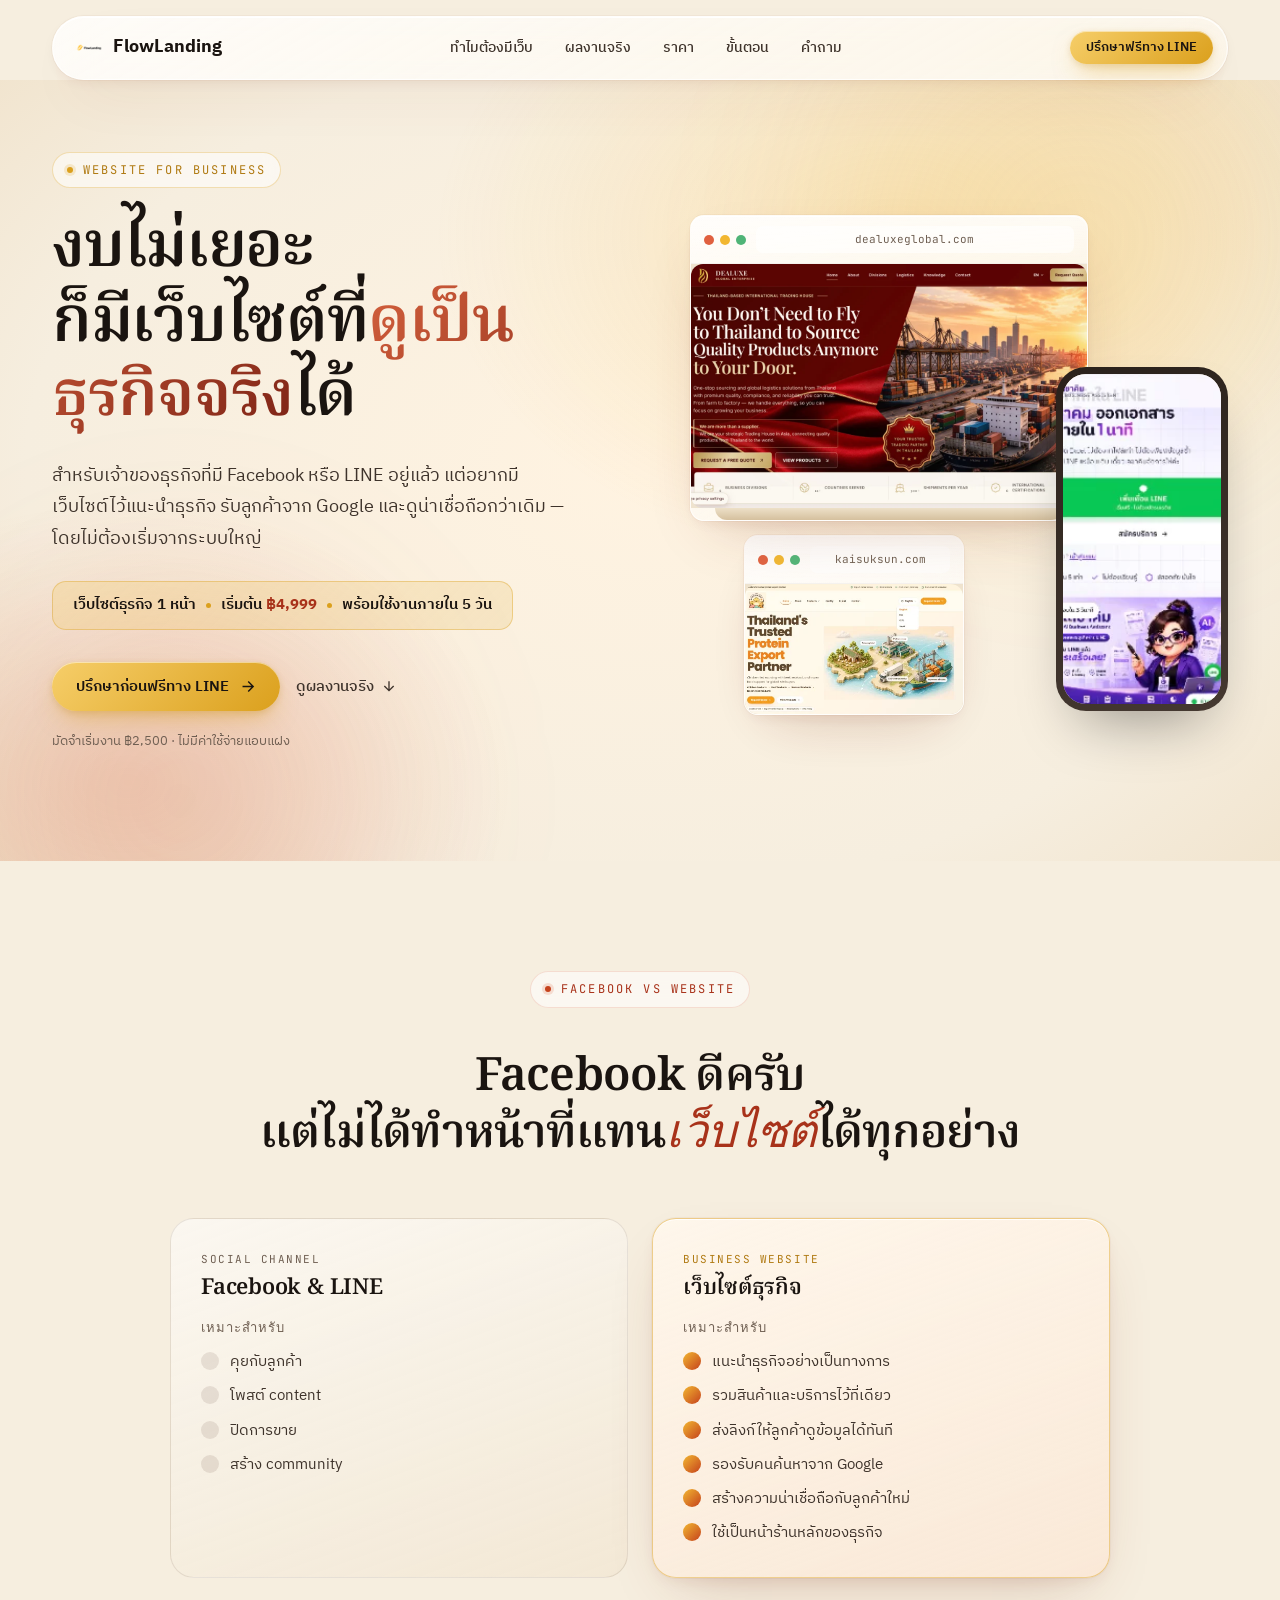
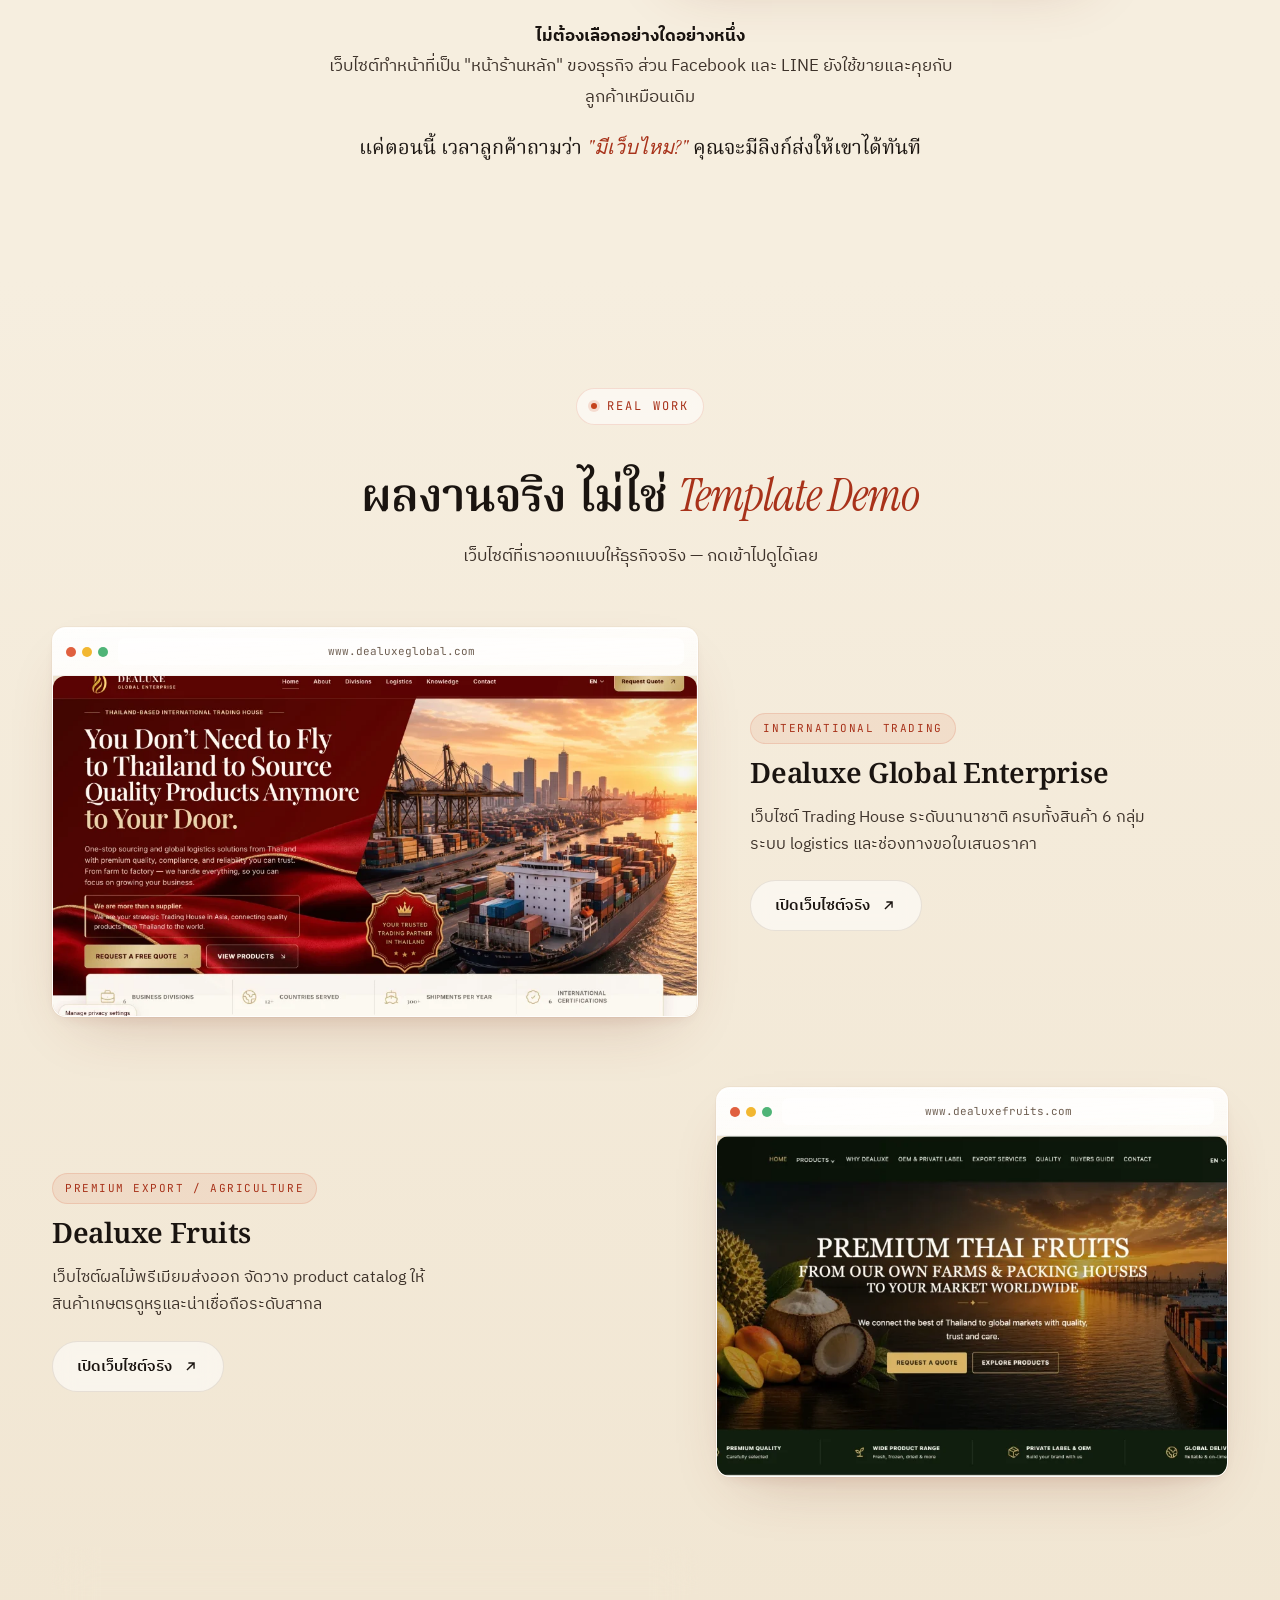
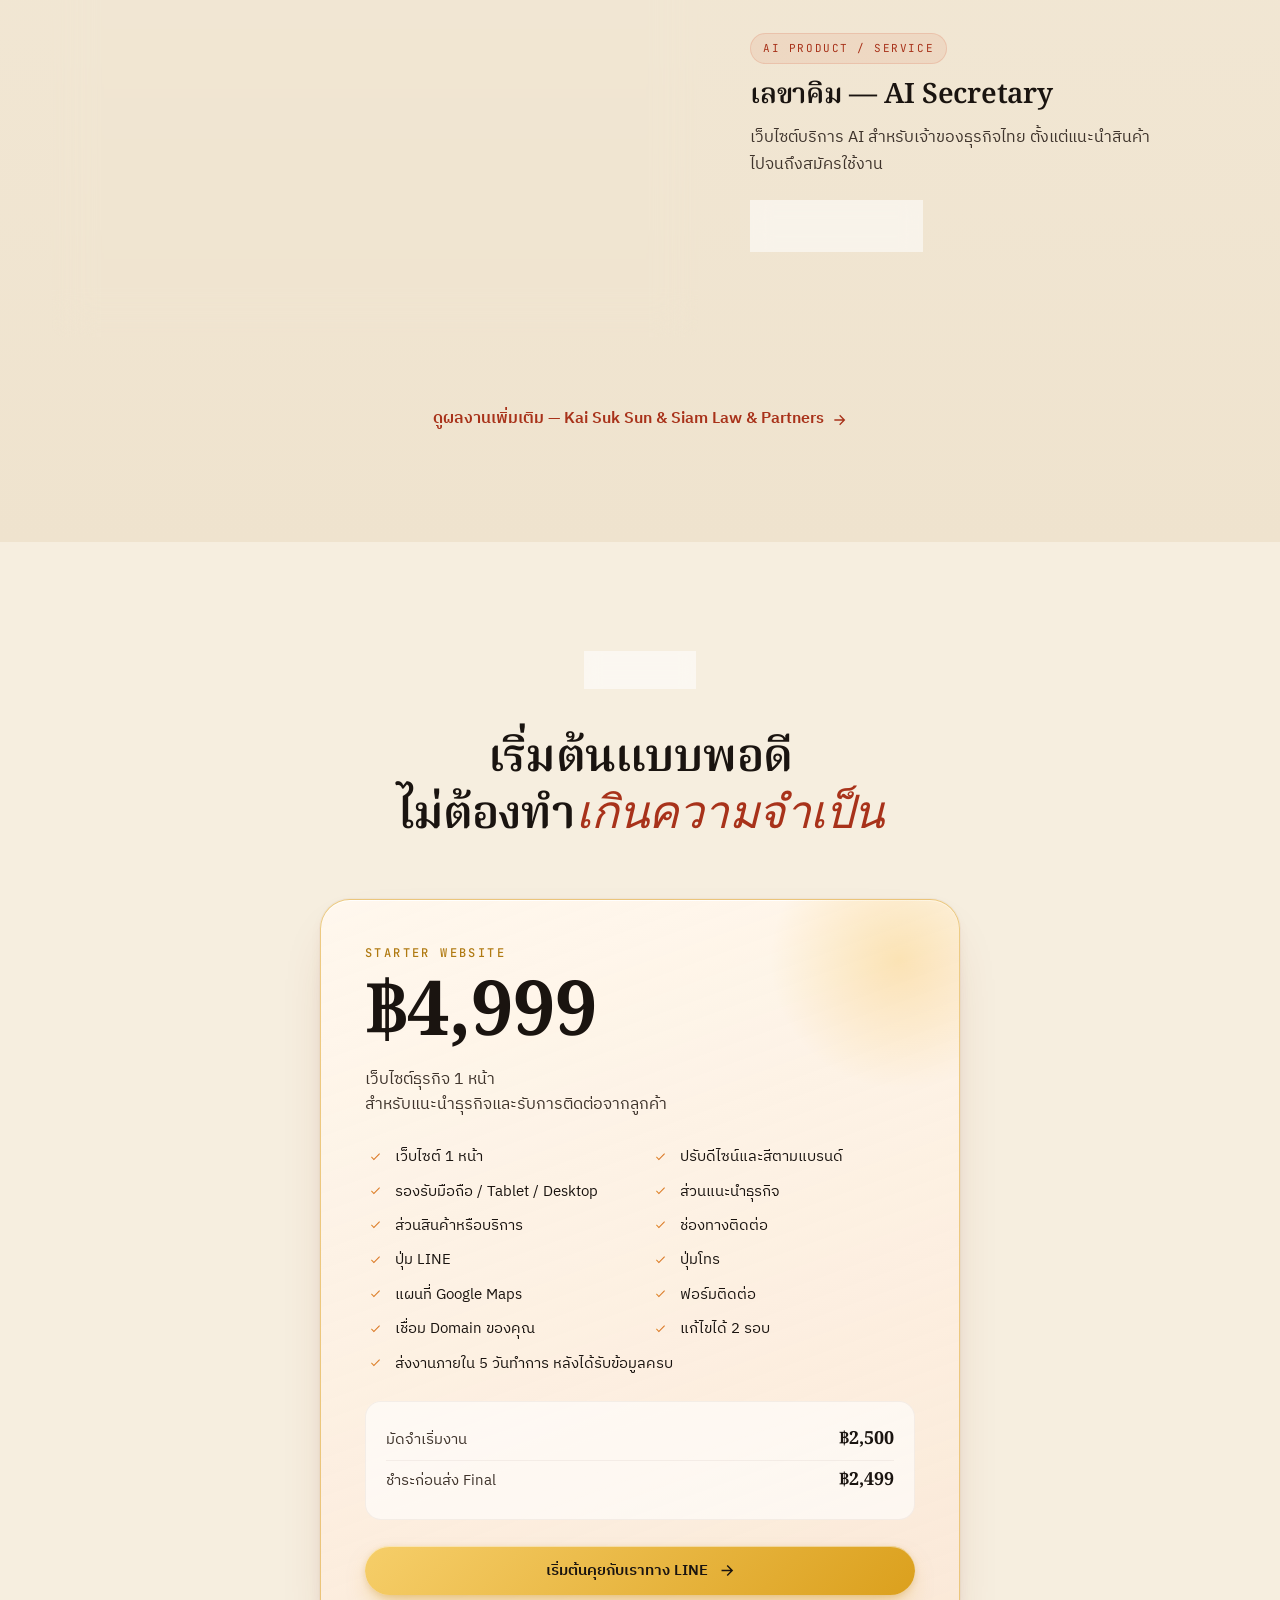
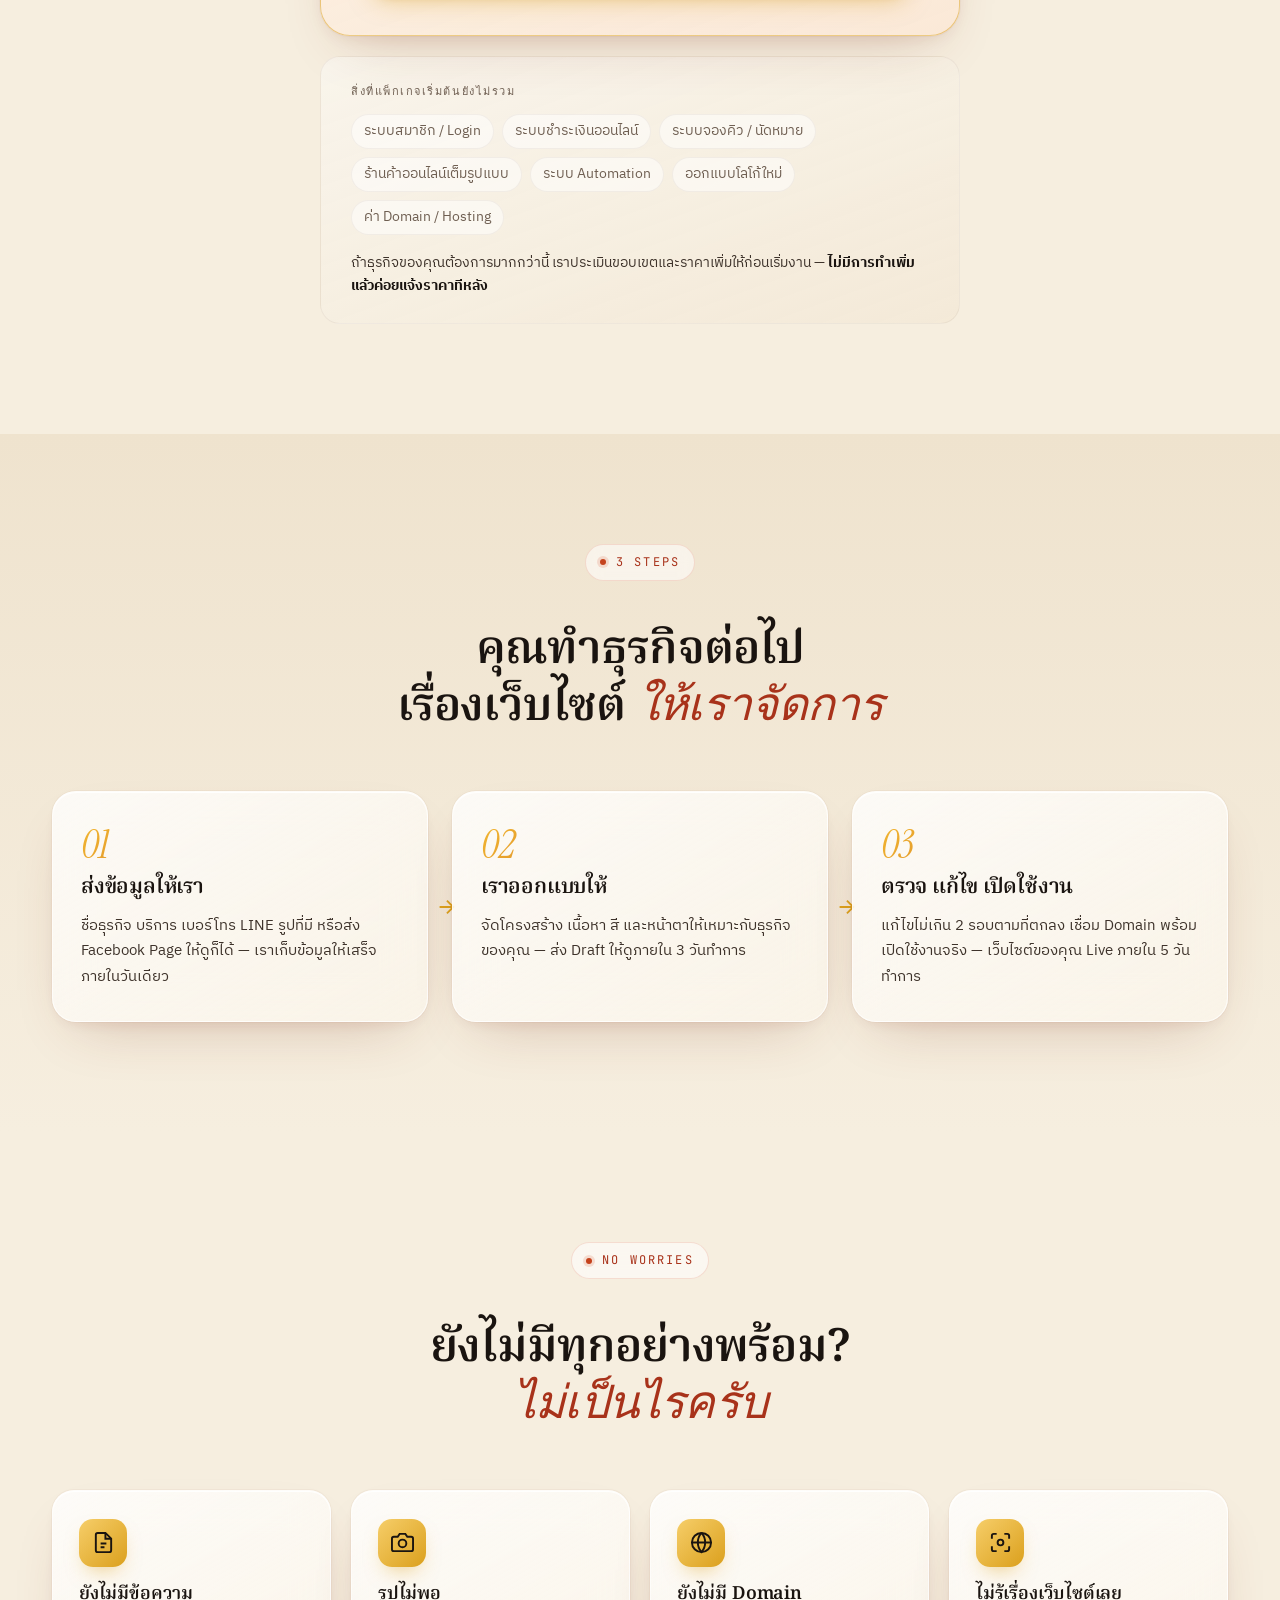
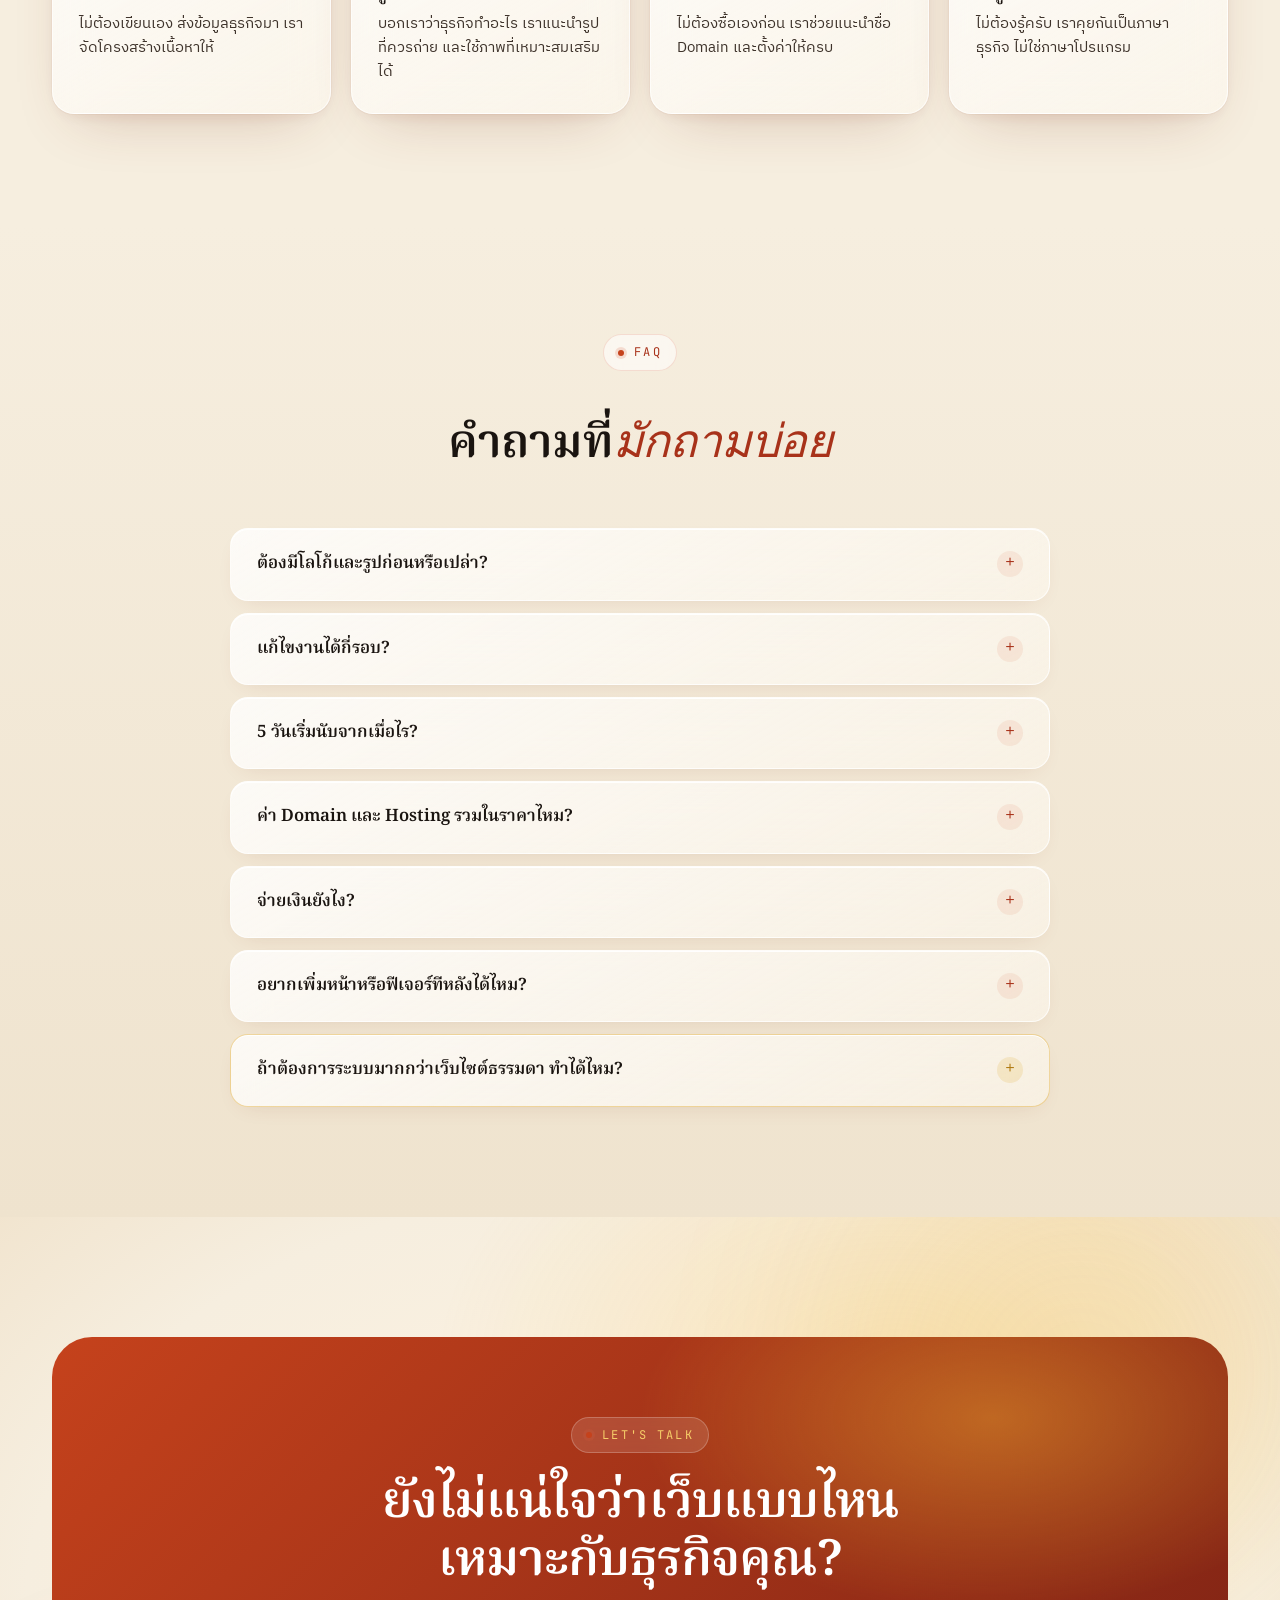
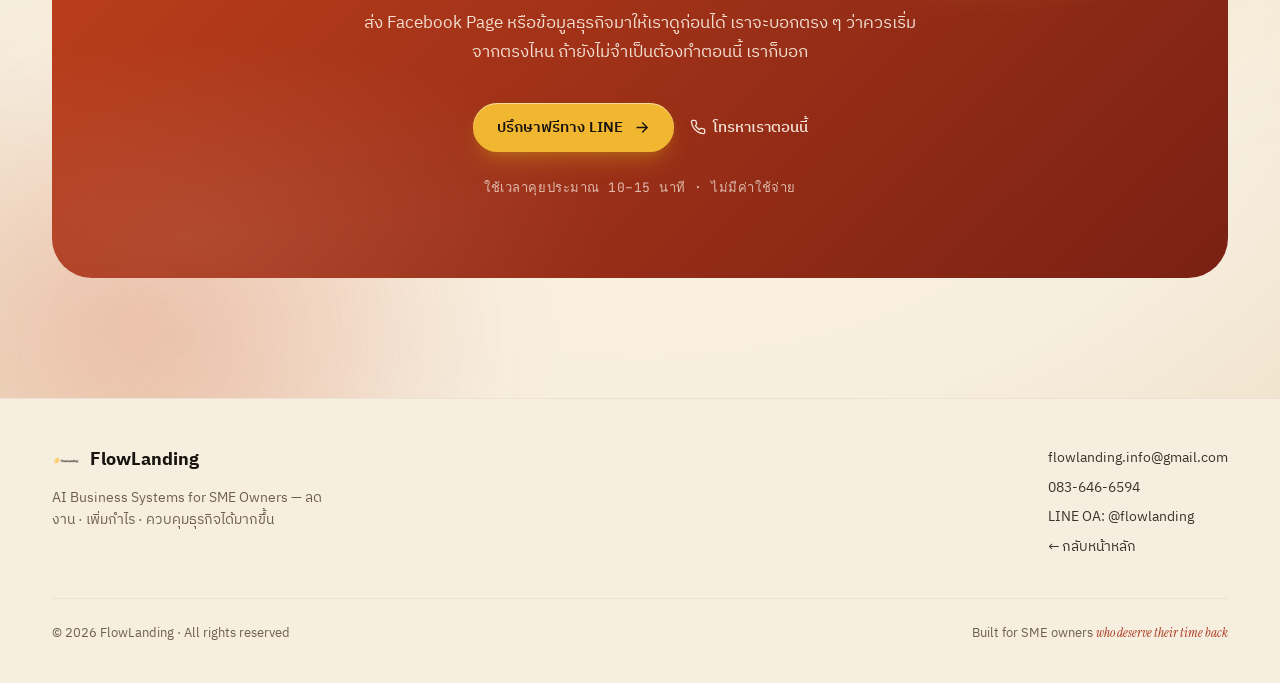
==== service/website/index.html @ cf41c53c "feat: add Website for Business service page at /service/website - New sales page (service/website/in" ====
<!doctype html>
<html lang="th">
<head>
<meta charset="utf-8" />
<meta name="viewport" content="width=device-width,initial-scale=1" />
<title>เว็บไซต์สำหรับธุรกิจ SME — FlowLanding</title>
<meta name="description" content="เว็บไซต์ธุรกิจสำหรับ SME ไทย เริ่มต้น ฿4,999 ออกแบบให้ดูมืออาชีพ พร้อมใช้งานภายใน 5 วัน โดย FlowLanding" />
<link rel="canonical" href="https://flowlanding.co/service/website" />
<meta property="og:type" content="website" />
<meta property="og:title" content="Website for Business — FlowLanding" />
<meta property="og:description" content="งบไม่เยอะ ก็มีเว็บไซต์ที่ดูเป็นธุรกิจจริงได้ เริ่มต้น ฿4,999" />
<meta property="og:url" content="https://flowlanding.co/service/website" />
<meta property="og:image" content="https://flowlanding.co/assets/flowlanding-logo.png" />
<meta name="twitter:card" content="summary_large_image" />
<meta name="twitter:title" content="Website for Business — FlowLanding" />
<meta name="twitter:description" content="งบไม่เยอะ ก็มีเว็บไซต์ที่ดูเป็นธุรกิจจริงได้ เริ่มต้น ฿4,999" />
<link rel="preconnect" href="https://fonts.googleapis.com" />
<link rel="preconnect" href="https://fonts.gstatic.com" crossorigin />
<link href="https://fonts.googleapis.com/css2?family=IBM+Plex+Sans+Thai:wght@300;400;500;600;700&family=Noto+Serif+Thai:wght@400;500;600;700&family=Instrument+Serif:ital@0;1&family=JetBrains+Mono:wght@400;500&display=swap" rel="stylesheet" />
<script src="/assets/image-slot.js"></script>
<template id="__bundler_thumbnail"><svg xmlns="http://www.w3.org/2000/svg" viewBox="0 0 100 100"><rect width="100" height="100" fill="#F6EEDF"/><rect x="30" y="30" width="40" height="40" rx="10" fill="#C5421C"/><text x="50" y="58" font-family="Georgia,serif" font-size="24" font-weight="700" fill="#F6CE69" text-anchor="middle">F</text></svg></template>
<style>
  :root{
    --cream-0:#FBF6EE;--cream-1:#F6EEDF;--cream-2:#EFE3CE;--cream-3:#E6D5B8;
    --red-50:#FBEAE3;--red-200:#EAB29C;--red-400:#D5613D;--red-500:#C5421C;--red-600:#A8321A;--red-700:#7A2114;--red-800:#4F1A12;
    --gold-300:#F6CE69;--gold-400:#F2B731;--gold-500:#DBA01D;--gold-600:#B07A12;
    --ink-900:#1A1410;--ink-700:#3E332B;--ink-500:#6F5F52;--ink-400:#8A7868;--ink-300:#B0A293;
    --line:rgba(64,30,18,0.10);--line-soft:rgba(64,30,18,0.05);
    --glass-bg:linear-gradient(150deg,rgba(255,255,255,0.78),rgba(255,251,243,0.50));
    --glass-border:1px solid rgba(255,255,255,0.7);
    --glass-shadow:0 1px 0 rgba(255,255,255,0.9) inset,0 0 0 1px rgba(124,50,26,0.04),0 24px 60px -28px rgba(124,50,26,0.30),0 6px 18px -8px rgba(124,50,26,0.14);
    --grad-red:linear-gradient(135deg,#D5613D 0%,#B0331A 50%,#7A2114 100%);
    --grad-warm:radial-gradient(60% 70% at 70% 20%,rgba(245,182,49,0.22),transparent 60%),radial-gradient(50% 60% at 10% 90%,rgba(213,97,61,0.18),transparent 60%),radial-gradient(80% 90% at 50% 50%,rgba(255,243,225,1) 0%,rgba(246,238,223,1) 60%,rgba(238,222,196,1) 100%);
    --radius-lg:28px;--radius-md:18px;--radius-sm:12px;
  }
  *{box-sizing:border-box}
  html,body{margin:0;padding:0}
  body{font-family:"IBM Plex Sans Thai",system-ui,sans-serif;color:var(--ink-900);background:var(--cream-1);-webkit-font-smoothing:antialiased;text-rendering:optimizeLegibility;overflow-x:hidden;line-height:1.55}
  ::selection{background:rgba(213,97,61,0.25)}
  a{color:var(--red-600);text-decoration:none}
  a:hover{color:var(--red-500)}

  .canvas{position:relative;background:var(--grad-warm);overflow:hidden}
  .canvas::before,.canvas::after{content:"";position:absolute;border-radius:50%;filter:blur(80px);pointer-events:none;opacity:.55;z-index:0}
  .canvas::before{width:720px;height:720px;background:radial-gradient(circle,rgba(245,182,49,0.45),transparent 65%);top:-200px;right:-160px;animation:drift1 28s ease-in-out infinite alternate}
  .canvas::after{width:640px;height:640px;background:radial-gradient(circle,rgba(213,97,61,0.40),transparent 65%);bottom:-260px;left:-140px;animation:drift2 34s ease-in-out infinite alternate}
  @keyframes drift1{from{transform:translate(0,0)}to{transform:translate(-60px,80px)}}
  @keyframes drift2{from{transform:translate(0,0)}to{transform:translate(80px,-60px)}}

  .wrap{max-width:1240px;margin:0 auto;padding:0 32px;position:relative;z-index:1}
  @media(max-width:720px){.wrap{padding:0 20px}}

  h1,h2,h3,h4{font-family:"Noto Serif Thai",serif;font-weight:600;letter-spacing:-0.01em;line-height:1.16;color:var(--ink-900);margin:0}
  h1{font-size:clamp(38px,5vw,66px);letter-spacing:-0.02em}
  h2{font-size:clamp(28px,3.6vw,46px);letter-spacing:-0.018em}
  h3{font-size:clamp(20px,2.3vw,27px)}
  p{margin:0}
  .ital{font-family:"Instrument Serif",serif;font-style:italic;font-weight:400}
  .eyebrow{display:inline-flex;align-items:center;gap:10px;font-family:"JetBrains Mono",monospace;font-size:12px;letter-spacing:.18em;text-transform:uppercase;color:var(--red-600);padding:8px 14px;border-radius:999px;background:rgba(255,255,255,0.55);border:1px solid rgba(213,97,61,0.18);backdrop-filter:blur(8px)}
  .eyebrow::before{content:"";width:6px;height:6px;border-radius:50%;background:var(--red-500);box-shadow:0 0 0 3px rgba(213,97,61,0.18)}
  .eyebrow.gold{color:var(--gold-600);border-color:rgba(219,160,29,0.30)}
  .eyebrow.gold::before{background:var(--gold-500);box-shadow:0 0 0 3px rgba(219,160,29,0.18)}

  .btn{display:inline-flex;align-items:center;gap:10px;padding:16px 24px;border-radius:999px;font:600 15px/1 "IBM Plex Sans Thai",sans-serif;cursor:pointer;border:none;text-decoration:none;transition:transform .25s,box-shadow .25s,filter .25s}
  .btn-gold{color:var(--ink-900);background:linear-gradient(135deg,#F6CE69,#DBA01D);box-shadow:0 1px 0 rgba(255,255,255,0.5) inset,0 12px 24px -8px rgba(219,160,29,0.5),0 2px 6px rgba(176,122,18,0.2)}
  .btn-gold:hover{transform:translateY(-1px);filter:brightness(1.05);color:var(--ink-900)}
  .btn-red{color:#fff;background:var(--grad-red);box-shadow:0 1px 0 rgba(255,255,255,0.25) inset,0 12px 24px -8px rgba(168,50,26,0.45)}
  .btn-red:hover{transform:translateY(-1px);filter:brightness(1.05);color:#fff}
  .btn-ghost{color:var(--ink-900);background:rgba(255,255,255,0.55);border:1px solid rgba(64,30,18,0.10);backdrop-filter:blur(10px)}
  .btn-ghost:hover{background:rgba(255,255,255,0.75);color:var(--ink-900)}
  .btn .ar{width:17px;height:17px}
  .linkc{display:inline-flex;align-items:center;gap:7px;font-weight:500;font-size:15px;color:var(--ink-700)}
  .linkc:hover{color:var(--red-600)}
  .linkc svg{width:16px;height:16px}

  .glass{background:var(--glass-bg);border-radius:var(--radius-lg);border:var(--glass-border);backdrop-filter:blur(22px) saturate(140%);box-shadow:var(--glass-shadow)}

  /* NAV */
  nav.top{position:sticky;top:16px;z-index:60;margin:16px auto 0;max-width:1240px;padding:0 32px}
  .nav-inner{display:flex;align-items:center;justify-content:space-between;padding:12px 14px 12px 22px;border-radius:999px;background:linear-gradient(150deg,rgba(255,255,255,0.80),rgba(255,251,243,0.58));border:1px solid rgba(255,255,255,0.7);box-shadow:var(--glass-shadow);backdrop-filter:blur(22px) saturate(140%)}
  .brand{display:flex;align-items:center;gap:10px;font-weight:700;font-size:18px}
  .brand img{width:28px;height:28px}
  .nav-links{display:flex;gap:4px;align-items:center}
  .nav-links a{color:var(--ink-700);font-size:14px;font-weight:500;padding:8px 14px;border-radius:999px;transition:background .2s}
  .nav-links a:hover{background:rgba(255,255,255,0.6);color:var(--ink-900)}
  @media(max-width:900px){.nav-links{display:none}}
  nav.top .btn{padding:10px 16px;font-size:13px}
  @media(max-width:720px){nav.top{padding:0 20px}}

  section{position:relative;padding:110px 0}
  @media(max-width:720px){section{padding:80px 0}}
  .section-head{max-width:780px;margin:0 auto 56px;text-align:center}
  .section-head .eyebrow{margin-bottom:22px}
  .section-head p{color:var(--ink-700);margin-top:16px;font-size:17px;line-height:1.7}

  /* HERO */
  .hero{padding:72px 0 110px}
  .hero-grid{display:grid;grid-template-columns:52fr 48fr;gap:56px;align-items:center}
  @media(max-width:980px){.hero-grid{grid-template-columns:1fr;gap:48px}}
  .hero h1 .accent{background:linear-gradient(135deg,#D5613D,#7A2114);-webkit-background-clip:text;background-clip:text;color:transparent}
  .hero-sub{margin-top:26px;font-size:18px;color:var(--ink-700);max-width:520px;line-height:1.75}
  .price-strip{margin-top:26px;display:inline-flex;align-items:center;gap:10px;flex-wrap:wrap;padding:12px 20px;border-radius:14px;background:linear-gradient(135deg,rgba(246,206,105,0.30),rgba(219,160,29,0.14));border:1px solid rgba(219,160,29,0.38);font-weight:600;font-size:14.5px;color:var(--ink-900)}
  .price-strip b{color:var(--red-600)}
  .price-strip .sep{width:5px;height:5px;border-radius:50%;background:var(--gold-500)}
  .hero-cta{margin-top:32px;display:flex;gap:16px;flex-wrap:wrap;align-items:center}
  .hero-micro{margin-top:20px;font-size:13px;color:var(--ink-500)}

  /* device composition */
  .devices{position:relative;width:100%;min-height:520px}
  .float{animation:float 9s ease-in-out infinite;will-change:transform}
  .float.b{animation-duration:11s;animation-delay:-3s}
  .float.c{animation-duration:12.5s;animation-delay:-5s}
  @keyframes float{0%,100%{transform:translateY(0) rotate(var(--r,0deg))}50%{transform:translateY(-12px) rotate(calc(var(--r,0deg) + .5deg))}}

  .browser{background:var(--glass-bg);border:var(--glass-border);border-radius:14px;box-shadow:var(--glass-shadow);overflow:hidden;backdrop-filter:blur(20px)}
  .browser .bar{display:flex;align-items:center;gap:10px;padding:10px 13px;background:linear-gradient(180deg,rgba(255,255,255,0.65),rgba(255,255,255,0.35));border-bottom:1px solid var(--line-soft)}
  .browser .dots{display:flex;gap:6px}
  .browser .dots i{width:10px;height:10px;border-radius:50%;background:rgba(64,30,18,0.14)}
  .browser .dots i:first-child{background:#E0603F}
  .browser .dots i:nth-child(2){background:#F2B731}
  .browser .dots i:nth-child(3){background:#4FB477}
  .browser .url{flex:1;font-family:"JetBrains Mono",monospace;font-size:11px;color:var(--ink-500);background:rgba(255,255,255,0.6);border-radius:7px;padding:5px 12px;text-align:center;overflow:hidden;white-space:nowrap;text-overflow:ellipsis}
  .browser .shot{position:relative;background:var(--cream-2);display:block}
  .browser image-slot{width:100%;height:100%;display:block}

  .laptop{position:absolute;left:0;top:24px;width:74%;--r:-1.2deg;z-index:2}
  .laptop .shot{height:244px}
  .laptop .base{height:12px;background:linear-gradient(180deg,#EDE0C8,#D5C09E);border-radius:0 0 13px 13px;margin:0 6%;box-shadow:0 16px 34px -14px rgba(124,50,26,0.4)}
  .phone-fr{position:absolute;right:0;bottom:0;width:172px;--r:3deg;padding:7px;background:linear-gradient(160deg,#2A211B,#453931);border-radius:30px;box-shadow:0 30px 60px -24px rgba(0,0,0,0.4);z-index:3}
  .phone-fr .screen{border-radius:23px;overflow:hidden;background:var(--cream-2);height:330px;position:relative}
  .phone-fr .screen image-slot{width:100%;height:100%;display:block}
  .mini-br{position:absolute;left:10%;bottom:-4px;width:220px;--r:2.2deg;z-index:1;opacity:.97}
  .mini-br .shot{height:130px}
  @media(max-width:980px){.devices{min-height:440px}.laptop{width:78%}}
  @media(max-width:560px){.devices{transform:scale(.8);transform-origin:top left;min-height:370px}}

  /* WHY */
  .why{background:var(--cream-1)}
  .cmp-grid{display:grid;grid-template-columns:1fr 1fr;gap:24px;max-width:940px;margin:0 auto}
  @media(max-width:760px){.cmp-grid{grid-template-columns:1fr}}
  .cmp{padding:32px 30px;border-radius:24px}
  .cmp.plain{background:linear-gradient(160deg,rgba(255,255,255,0.55),rgba(238,224,200,0.4));border:1px solid var(--line)}
  .cmp.hi{background:linear-gradient(160deg,rgba(255,247,236,0.9),rgba(252,229,210,0.6));border:1px solid rgba(219,160,29,0.45);box-shadow:var(--glass-shadow)}
  .cmp h3{font-size:22px}
  .cmp .tag{font-family:"JetBrains Mono",monospace;font-size:11px;letter-spacing:.14em;text-transform:uppercase;color:var(--ink-500);margin-bottom:8px}
  .cmp.hi .tag{color:var(--gold-600)}
  .cmp .sub{font-size:13px;color:var(--ink-500);margin-top:16px;text-transform:uppercase;letter-spacing:.08em;font-family:"JetBrains Mono",monospace}
  .cmp ul{list-style:none;padding:0;margin:12px 0 0;display:flex;flex-direction:column;gap:11px}
  .cmp li{display:flex;gap:11px;align-items:flex-start;font-size:15px;color:var(--ink-700)}
  .cmp li::before{content:"";flex:none;width:18px;height:18px;border-radius:50%;margin-top:2px}
  .cmp.plain li::before{background:rgba(64,30,18,0.10)}
  .cmp.hi li::before{background:linear-gradient(135deg,#F2B731,#C5421C)}
  .why-close{max-width:660px;margin:44px auto 0;text-align:center;color:var(--ink-700);font-size:16.5px;line-height:1.85}
  .why-close strong{color:var(--ink-900)}
  .why-close .q{font-family:"Noto Serif Thai",serif;font-size:20px;color:var(--ink-900);margin-top:16px;display:block}
  .why-close .q em{font-family:"Instrument Serif",serif;font-style:italic;color:var(--red-600)}

  /* PORTFOLIO */
  .pf{background:linear-gradient(180deg,var(--cream-1),var(--cream-2))}
  .pf-item{display:grid;grid-template-columns:1.15fr 0.85fr;gap:52px;align-items:center;margin-bottom:70px}
  .pf-item:last-of-type{margin-bottom:0}
  .pf-item.flip .pf-shot{order:2}
  @media(max-width:860px){.pf-item,.pf-item.flip{grid-template-columns:1fr;gap:28px}.pf-item.flip .pf-shot{order:0}}
  .pf-shot .browser{transition:transform .4s,box-shadow .4s}
  .pf-shot:hover .browser{transform:translateY(-6px)}
  .pf-shot .shot{height:340px}
  @media(max-width:560px){.pf-shot .shot{height:230px}}
  .pf-tag{display:inline-flex;font-family:"JetBrains Mono",monospace;font-size:11px;letter-spacing:.14em;text-transform:uppercase;color:var(--red-600);padding:6px 12px;border-radius:999px;background:rgba(213,97,61,0.10);border:1px solid rgba(213,97,61,0.18)}
  .pf-info h3{margin-top:16px;font-size:28px}
  .pf-info p{margin-top:12px;color:var(--ink-700);font-size:16px;line-height:1.7;max-width:400px}
  .pf-info .btn{margin-top:22px}
  .pf-more{text-align:center;margin-top:64px}
  .pf-more a{font-family:"IBM Plex Sans Thai";font-weight:600;font-size:16px}

  /* PRICING */
  .pricing{background:var(--cream-1)}
  .offer-wrap{max-width:640px;margin:0 auto;display:flex;flex-direction:column;gap:20px}
  .offer{position:relative;overflow:hidden;padding:44px 44px 40px;border-radius:30px;background:linear-gradient(160deg,rgba(255,248,238,0.95),rgba(252,231,213,0.75));border:1.5px solid rgba(219,160,29,0.5);box-shadow:var(--glass-shadow)}
  .offer::before{content:"";position:absolute;top:-80px;right:-80px;width:280px;height:280px;border-radius:50%;background:radial-gradient(circle,rgba(245,182,49,0.28),transparent 65%);pointer-events:none}
  .offer .pkg{font-family:"JetBrains Mono",monospace;font-size:12px;letter-spacing:.2em;text-transform:uppercase;color:var(--gold-600);font-weight:500}
  .offer .price{font-family:"Noto Serif Thai",serif;font-size:clamp(52px,9vw,76px);font-weight:700;line-height:1;margin-top:14px;color:var(--ink-900)}
  .offer .price small{font-size:22px;color:var(--ink-500);font-weight:400;margin-left:4px}
  .offer .desc{margin-top:14px;color:var(--ink-700);font-size:16px;line-height:1.6}
  .offer .checks{margin-top:28px;display:grid;grid-template-columns:1fr 1fr;gap:12px 20px}
  @media(max-width:520px){.offer{padding:34px 26px}.offer .checks{grid-template-columns:1fr}}
  .offer .checks div{display:flex;gap:10px;align-items:flex-start;font-size:14.5px;color:var(--ink-900)}
  .offer .checks div::before{content:"";flex:none;width:20px;height:20px;border-radius:6px;margin-top:1px;background:linear-gradient(135deg,#F2B731,#C5421C) center/12px no-repeat;-webkit-mask:url("data:image/svg+xml,%3Csvg xmlns='http://www.w3.org/2000/svg' viewBox='0 0 24 24'%3E%3Cpath fill='white' d='M20.3 5.7 9 17l-5.3-5.3 1.4-1.4L9 14.2 18.9 4.3z'/%3E%3C/svg%3E") center/13px no-repeat;mask:url("data:image/svg+xml,%3Csvg xmlns='http://www.w3.org/2000/svg' viewBox='0 0 24 24'%3E%3Cpath fill='white' d='M20.3 5.7 9 17l-5.3-5.3 1.4-1.4L9 14.2 18.9 4.3z'/%3E%3C/svg%3E") center/13px no-repeat;background-color:#C5421C}
  .offer .pay{margin-top:26px;padding:18px 20px;border-radius:16px;background:rgba(255,255,255,0.6);border:1px solid var(--line-soft)}
  .offer .pay .row{display:flex;justify-content:space-between;align-items:center;font-size:14.5px;color:var(--ink-700);padding:6px 0}
  .offer .pay .row b{font-family:"Noto Serif Thai",serif;color:var(--ink-900);font-size:18px}
  .offer .btn{margin-top:26px;width:100%;justify-content:center}
  .excl{padding:26px 30px;border-radius:20px;background:linear-gradient(160deg,rgba(255,255,255,0.4),rgba(238,224,200,0.3));border:1px solid var(--line-soft)}
  .excl .h{font-family:"JetBrains Mono",monospace;font-size:11px;letter-spacing:.14em;text-transform:uppercase;color:var(--ink-500);margin-bottom:14px}
  .excl .items{display:flex;flex-wrap:wrap;gap:8px}
  .excl .items span{font-size:13.5px;color:var(--ink-500);padding:6px 12px;border-radius:999px;background:rgba(255,255,255,0.5);border:1px solid var(--line-soft)}
  .excl .note{margin-top:16px;font-size:14px;color:var(--ink-700);line-height:1.65}
  .excl .note strong{color:var(--ink-900)}

  /* PROCESS */
  .process{background:linear-gradient(180deg,var(--cream-2),var(--cream-1))}
  .steps{display:grid;grid-template-columns:repeat(3,1fr);gap:24px;position:relative}
  @media(max-width:820px){.steps{grid-template-columns:1fr;gap:16px}}
  .step{padding:32px 28px;border-radius:24px;background:var(--glass-bg);border:var(--glass-border);backdrop-filter:blur(20px);box-shadow:var(--glass-shadow);position:relative}
  .step .n{font-family:"Instrument Serif",serif;font-style:italic;font-size:40px;background:linear-gradient(135deg,#F2B731,#B0331A);-webkit-background-clip:text;background-clip:text;color:transparent;line-height:1}
  .step h3{margin-top:12px;font-size:21px}
  .step p{margin-top:12px;color:var(--ink-700);font-size:15px;line-height:1.7}
  .step .arrow{position:absolute;right:-30px;top:50%;transform:translateY(-50%);z-index:2;color:var(--gold-500);width:22px;height:22px}
  @media(max-width:820px){.step .arrow{display:none}}

  /* OBJECTION */
  .obj{background:var(--cream-1)}
  .obj-grid{display:grid;grid-template-columns:repeat(4,1fr);gap:20px}
  @media(max-width:920px){.obj-grid{grid-template-columns:1fr 1fr}}
  @media(max-width:520px){.obj-grid{grid-template-columns:1fr}}
  .obj-card{padding:28px 26px;border-radius:22px;background:var(--glass-bg);border:var(--glass-border);backdrop-filter:blur(20px);box-shadow:var(--glass-shadow);transition:transform .3s}
  .obj-card:hover{transform:translateY(-4px)}
  .obj-ic{width:48px;height:48px;border-radius:14px;display:flex;align-items:center;justify-content:center;background:linear-gradient(135deg,#F6CE69,#DBA01D);color:var(--ink-900);margin-bottom:18px;box-shadow:0 10px 20px -8px rgba(219,160,29,0.5)}
  .obj-ic svg{width:23px;height:23px}
  .obj-card h4{font-family:"Noto Serif Thai",serif;font-weight:600;font-size:18px;color:var(--ink-900)}
  .obj-card p{margin-top:8px;color:var(--ink-700);font-size:14.5px;line-height:1.65}

  /* FAQ */
  .faq{background:linear-gradient(180deg,var(--cream-1),var(--cream-2))}
  .faq-list{max-width:820px;margin:0 auto;display:flex;flex-direction:column;gap:12px}
  .fq{border-radius:18px;background:var(--glass-bg);border:var(--glass-border);backdrop-filter:blur(18px);box-shadow:0 1px 0 rgba(255,255,255,0.9) inset,0 8px 24px -14px rgba(124,50,26,0.2);overflow:hidden}
  .fq summary{list-style:none;cursor:pointer;padding:22px 26px;display:flex;align-items:center;gap:16px;font-family:"Noto Serif Thai",serif;font-weight:600;font-size:17px;color:var(--ink-900)}
  .fq summary::-webkit-details-marker{display:none}
  .fq summary .plus{margin-left:auto;flex:none;width:26px;height:26px;border-radius:50%;background:rgba(213,97,61,0.10);color:var(--red-600);display:flex;align-items:center;justify-content:center;transition:transform .3s;font-size:18px;font-weight:400}
  .fq[open] summary .plus{transform:rotate(45deg)}
  .fq .a{padding:0 26px 24px 26px;color:var(--ink-700);font-size:15.5px;line-height:1.75;max-width:640px}
  .fq .a.upsell{border-top:1px solid var(--line-soft);margin-top:2px;padding-top:18px}
  .fq.bridge{border-color:rgba(219,160,29,0.4)}
  .fq.bridge summary .plus{background:rgba(219,160,29,0.16);color:var(--gold-600)}

  /* FINAL CTA */
  .final{padding:120px 0}
  .final-card{position:relative;overflow:hidden;border-radius:40px;padding:80px 56px;background:linear-gradient(135deg,#C5421C 0%,#7A2114 100%);color:#fff;text-align:center}
  .final-card::before{content:"";position:absolute;inset:0;background:radial-gradient(50% 60% at 80% 15%,rgba(245,182,49,0.42),transparent 60%),radial-gradient(60% 60% at 12% 92%,rgba(255,255,255,0.1),transparent 60%);pointer-events:none}
  .final-card>*{position:relative}
  .final-card h2{color:#fff;font-size:clamp(30px,4vw,50px)}
  .final-card p{margin-top:18px;color:rgba(255,247,236,0.88);font-size:17px;line-height:1.7;max-width:560px;margin-left:auto;margin-right:auto}
  .final-card .btns{margin-top:36px;display:flex;gap:16px;justify-content:center;align-items:center;flex-wrap:wrap}
  .final-card .btn-gold{background:var(--gold-400)}
  .final-card .linkc{color:rgba(255,247,236,0.9)}
  .final-card .linkc:hover{color:#fff}
  .final-card .micro{margin-top:26px;font-size:13px;color:rgba(255,247,236,0.7);font-family:"JetBrains Mono",monospace;letter-spacing:.04em}
  @media(max-width:600px){.final-card{padding:56px 26px;border-radius:28px}}

  /* FOOTER */
  footer{padding:48px 0 40px;background:var(--cream-1);border-top:1px solid var(--line-soft)}
  .ft-top{display:flex;justify-content:space-between;align-items:flex-start;flex-wrap:wrap;gap:28px}
  .ft-brand p{margin-top:12px;color:var(--ink-500);font-size:14px;max-width:280px}
  .ft-contact{display:flex;flex-direction:column;gap:8px;font-size:14px;color:var(--ink-700)}
  .ft-contact a{color:var(--ink-700)}
  .ft-contact a:hover{color:var(--red-600)}
  .ft-bottom{margin-top:40px;padding-top:24px;border-top:1px solid var(--line-soft);display:flex;justify-content:space-between;align-items:center;flex-wrap:wrap;gap:12px;font-size:13px;color:var(--ink-500)}
  .ft-bottom em{color:var(--red-600);font-style:italic;font-family:"Instrument Serif",serif}

  /* STICKY MOBILE BAR */
  .sticky-bar{position:fixed;left:0;right:0;bottom:0;z-index:70;padding:12px 16px calc(12px + env(safe-area-inset-bottom));background:linear-gradient(180deg,rgba(255,247,236,0.85),rgba(255,247,236,0.98));backdrop-filter:blur(16px);border-top:1px solid var(--line);display:none;transform:translateY(100%);transition:transform .35s ease}
  .sticky-bar.show{transform:translateY(0)}
  .sticky-bar a{display:flex;align-items:center;justify-content:center;gap:10px;width:100%;padding:15px;border-radius:14px;background:linear-gradient(135deg,#F6CE69,#DBA01D);color:var(--ink-900);font-weight:700;font-size:15px}
  .sticky-bar a b{color:var(--red-700)}
  @media(max-width:720px){.sticky-bar{display:block}}

  .reveal{opacity:0;transform:translateY(22px);transition:opacity .8s ease,transform .8s ease}
  .reveal.in{opacity:1;transform:none}
</style>
</head>
<body>

<!-- NAV -->
<nav class="top">
  <div class="nav-inner">
    <a class="brand" href="/" style="color:inherit"><img src="/assets/flowlanding-logo.png" alt="FlowLanding" /><span>FlowLanding</span></a>
    <div class="nav-links">
      <a href="#why">ทำไมต้องมีเว็บ</a>
      <a href="#portfolio">ผลงานจริง</a>
      <a href="#pricing">ราคา</a>
      <a href="#process">ขั้นตอน</a>
      <a href="#faq">คำถาม</a>
    </div>
    <a class="btn btn-gold" href="https://line.me/R/ti/p/@flowlanding">ปรึกษาฟรีทาง LINE</a>
  </div>
</nav>

<!-- HERO -->
<div class="canvas">
<section class="hero">
  <div class="wrap">
    <div class="hero-grid">
      <div>
        <span class="eyebrow gold">Website for Business</span>
        <h1 style="margin-top:24px;">งบไม่เยอะ<br/>ก็มีเว็บไซต์ที่<span class="accent">ดูเป็นธุรกิจจริง</span>ได้</h1>
        <p class="hero-sub">สำหรับเจ้าของธุรกิจที่มี Facebook หรือ LINE อยู่แล้ว แต่อยากมีเว็บไซต์ไว้แนะนำธุรกิจ รับลูกค้าจาก Google และดูน่าเชื่อถือกว่าเดิม — โดยไม่ต้องเริ่มจากระบบใหญ่</p>
        <div class="price-strip">
          <span>เว็บไซต์ธุรกิจ 1 หน้า</span><span class="sep"></span>
          <span>เริ่มต้น <b>฿4,999</b></span><span class="sep"></span>
          <span>พร้อมใช้งานภายใน 5 วัน</span>
        </div>
        <div class="hero-cta">
          <a class="btn btn-gold" href="https://line.me/R/ti/p/@flowlanding">ปรึกษาก่อนฟรีทาง LINE
            <svg class="ar" viewBox="0 0 24 24" fill="none" stroke="currentColor" stroke-width="2"><path d="M5 12h14M13 5l7 7-7 7"/></svg>
          </a>
          <a class="linkc" href="#portfolio">ดูผลงานจริง
            <svg viewBox="0 0 24 24" fill="none" stroke="currentColor" stroke-width="2"><path d="M12 5v14M5 12l7 7 7-7"/></svg>
          </a>
        </div>
        <div class="hero-micro">มัดจำเริ่มงาน ฿2,500 · ไม่มีค่าใช้จ่ายแอบแฝง</div>
      </div>

      <div class="devices">
        <div class="browser laptop float">
          <div class="bar"><div class="dots"><i></i><i></i><i></i></div><div class="url">dealuxeglobal.com</div></div>
          <div class="shot"><image-slot id="pf-dealuxe-hero" placeholder="Screenshot: dealuxeglobal.com — hero โทนทอง" object-fit="cover"></image-slot></div>
          <div class="base"></div>
        </div>
        <div class="browser mini-br float c">
          <div class="bar"><div class="dots"><i></i><i></i><i></i></div><div class="url">kaisuksun.com</div></div>
          <div class="shot"><image-slot id="pf-kai-hero" placeholder="Screenshot: kaisuksun.com" object-fit="cover"></image-slot></div>
        </div>
        <div class="phone-fr float b">
          <div class="screen"><image-slot id="pf-lekakim-hero" placeholder="Screenshot มือถือ: lekakim.com" object-fit="cover"></image-slot></div>
        </div>
      </div>
    </div>
  </div>
</section>
</div>

<!-- WHY -->
<section class="why" id="why">
  <div class="wrap">
    <div class="section-head reveal">
      <span class="eyebrow">Facebook vs Website</span>
      <h2 style="margin-top:22px;">Facebook ดีครับ<br/>แต่ไม่ได้ทำหน้าที่แทน<span class="ital" style="color:var(--red-600)">เว็บไซต์</span>ได้ทุกอย่าง</h2>
    </div>
    <div class="cmp-grid">
      <div class="cmp plain reveal">
        <div class="tag">Social Channel</div>
        <h3>Facebook &amp; LINE</h3>
        <div class="sub">เหมาะสำหรับ</div>
        <ul>
          <li>คุยกับลูกค้า</li>
          <li>โพสต์ content</li>
          <li>ปิดการขาย</li>
          <li>สร้าง community</li>
        </ul>
      </div>
      <div class="cmp hi reveal">
        <div class="tag">Business Website</div>
        <h3>เว็บไซต์ธุรกิจ</h3>
        <div class="sub">เหมาะสำหรับ</div>
        <ul>
          <li>แนะนำธุรกิจอย่างเป็นทางการ</li>
          <li>รวมสินค้าและบริการไว้ที่เดียว</li>
          <li>ส่งลิงก์ให้ลูกค้าดูข้อมูลได้ทันที</li>
          <li>รองรับคนค้นหาจาก Google</li>
          <li>สร้างความน่าเชื่อถือกับลูกค้าใหม่</li>
          <li>ใช้เป็นหน้าร้านหลักของธุรกิจ</li>
        </ul>
      </div>
    </div>
    <div class="why-close reveal">
      <strong>ไม่ต้องเลือกอย่างใดอย่างหนึ่ง</strong><br/>
      เว็บไซต์ทำหน้าที่เป็น "หน้าร้านหลัก" ของธุรกิจ ส่วน Facebook และ LINE ยังใช้ขายและคุยกับลูกค้าเหมือนเดิม
      <span class="q">แค่ตอนนี้ เวลาลูกค้าถามว่า <em>"มีเว็บไหม?"</em> คุณจะมีลิงก์ส่งให้เขาได้ทันที</span>
    </div>
  </div>
</section>

<!-- PORTFOLIO -->
<section class="pf" id="portfolio">
  <div class="wrap">
    <div class="section-head reveal">
      <span class="eyebrow">Real work</span>
      <h2 style="margin-top:22px;">ผลงานจริง ไม่ใช่ <span class="ital" style="color:var(--red-600)">Template Demo</span></h2>
      <p>เว็บไซต์ที่เราออกแบบให้ธุรกิจจริง — กดเข้าไปดูได้เลย</p>
    </div>

    <div class="pf-item reveal">
      <div class="pf-shot">
        <div class="browser">
          <div class="bar"><div class="dots"><i></i><i></i><i></i></div><div class="url">www.dealuxeglobal.com</div></div>
          <div class="shot"><image-slot id="pf-dealuxe" placeholder="Screenshot: dealuxeglobal.com — hero port โทนทอง" object-fit="cover"></image-slot></div>
        </div>
      </div>
      <div class="pf-info">
        <span class="pf-tag">International Trading</span>
        <h3>Dealuxe Global Enterprise</h3>
        <p>เว็บไซต์ Trading House ระดับนานาชาติ ครบทั้งสินค้า 6 กลุ่ม ระบบ logistics และช่องทางขอใบเสนอราคา</p>
        <a class="btn btn-ghost" href="https://www.dealuxeglobal.com/" target="_blank" rel="noopener">เปิดเว็บไซต์จริง
          <svg class="ar" viewBox="0 0 24 24" fill="none" stroke="currentColor" stroke-width="2"><path d="M7 17 17 7M9 7h8v8"/></svg>
        </a>
      </div>
    </div>

    <div class="pf-item flip reveal">
      <div class="pf-shot">
        <div class="browser">
          <div class="bar"><div class="dots"><i></i><i></i><i></i></div><div class="url">www.dealuxefruits.com</div></div>
          <div class="shot"><image-slot id="pf-fruits" placeholder="Screenshot: dealuxefruits.com — ผลไม้พรีเมียม" object-fit="cover"></image-slot></div>
        </div>
      </div>
      <div class="pf-info">
        <span class="pf-tag">Premium Export / Agriculture</span>
        <h3>Dealuxe Fruits</h3>
        <p>เว็บไซต์ผลไม้พรีเมียมส่งออก จัดวาง product catalog ให้สินค้าเกษตรดูหรูและน่าเชื่อถือระดับสากล</p>
        <a class="btn btn-ghost" href="https://www.dealuxefruits.com/" target="_blank" rel="noopener">เปิดเว็บไซต์จริง
          <svg class="ar" viewBox="0 0 24 24" fill="none" stroke="currentColor" stroke-width="2"><path d="M7 17 17 7M9 7h8v8"/></svg>
        </a>
      </div>
    </div>

    <div class="pf-item reveal">
      <div class="pf-shot">
        <div class="browser">
          <div class="bar"><div class="dots"><i></i><i></i><i></i></div><div class="url">www.lekakim.com</div></div>
          <div class="shot"><image-slot id="pf-lekakim" placeholder="Screenshot: lekakim.com — AI product" object-fit="cover"></image-slot></div>
        </div>
      </div>
      <div class="pf-info">
        <span class="pf-tag">AI Product / Service</span>
        <h3>เลขาคิม — AI Secretary</h3>
        <p>เว็บไซต์บริการ AI สำหรับเจ้าของธุรกิจไทย ตั้งแต่แนะนำสินค้าไปจนถึงสมัครใช้งาน</p>
        <a class="btn btn-ghost" href="https://www.lekakim.com/" target="_blank" rel="noopener">เปิดเว็บไซต์จริง
          <svg class="ar" viewBox="0 0 24 24" fill="none" stroke="currentColor" stroke-width="2"><path d="M7 17 17 7M9 7h8v8"/></svg>
        </a>
      </div>
    </div>

    <div class="pf-more reveal">
      <a class="linkc" href="https://kaisuksun.com/" target="_blank" rel="noopener" style="color:var(--red-600);font-weight:600;">ดูผลงานเพิ่มเติม — Kai Suk Sun &amp; Siam Law &amp; Partners
        <svg viewBox="0 0 24 24" fill="none" stroke="currentColor" stroke-width="2"><path d="M5 12h14M13 5l7 7-7 7"/></svg>
      </a>
    </div>
  </div>
</section>

<!-- PRICING -->
<section class="pricing" id="pricing">
  <div class="wrap">
    <div class="section-head reveal">
      <span class="eyebrow gold">Pricing</span>
      <h2 style="margin-top:22px;">เริ่มต้นแบบพอดี<br/>ไม่ต้องทำ<span class="ital" style="color:var(--red-600)">เกินความจำเป็น</span></h2>
    </div>
    <div class="offer-wrap">
      <div class="offer reveal">
        <div class="pkg">Starter Website</div>
        <div class="price">฿4,999</div>
        <div class="desc">เว็บไซต์ธุรกิจ 1 หน้า<br/>สำหรับแนะนำธุรกิจและรับการติดต่อจากลูกค้า</div>
        <div class="checks">
          <div>เว็บไซต์ 1 หน้า</div>
          <div>ปรับดีไซน์และสีตามแบรนด์</div>
          <div>รองรับมือถือ / Tablet / Desktop</div>
          <div>ส่วนแนะนำธุรกิจ</div>
          <div>ส่วนสินค้าหรือบริการ</div>
          <div>ช่องทางติดต่อ</div>
          <div>ปุ่ม LINE</div>
          <div>ปุ่มโทร</div>
          <div>แผนที่ Google Maps</div>
          <div>ฟอร์มติดต่อ</div>
          <div>เชื่อม Domain ของคุณ</div>
          <div>แก้ไขได้ 2 รอบ</div>
          <div style="grid-column:1/-1">ส่งงานภายใน 5 วันทำการ หลังได้รับข้อมูลครบ</div>
        </div>
        <div class="pay">
          <div class="row"><span>มัดจำเริ่มงาน</span><b>฿2,500</b></div>
          <div class="row" style="border-top:1px solid var(--line-soft)"><span>ชำระก่อนส่ง Final</span><b>฿2,499</b></div>
        </div>
        <a class="btn btn-gold" href="https://line.me/R/ti/p/@flowlanding">เริ่มต้นคุยกับเราทาง LINE
          <svg class="ar" viewBox="0 0 24 24" fill="none" stroke="currentColor" stroke-width="2"><path d="M5 12h14M13 5l7 7-7 7"/></svg>
        </a>
      </div>

      <div class="excl reveal">
        <div class="h">สิ่งที่แพ็กเกจเริ่มต้นยังไม่รวม</div>
        <div class="items">
          <span>ระบบสมาชิก / Login</span>
          <span>ระบบชำระเงินออนไลน์</span>
          <span>ระบบจองคิว / นัดหมาย</span>
          <span>ร้านค้าออนไลน์เต็มรูปแบบ</span>
          <span>ระบบ Automation</span>
          <span>ออกแบบโลโก้ใหม่</span>
          <span>ค่า Domain / Hosting</span>
        </div>
        <div class="note">ถ้าธุรกิจของคุณต้องการมากกว่านี้ เราประเมินขอบเขตและราคาเพิ่มให้ก่อนเริ่มงาน — <strong>ไม่มีการทำเพิ่มแล้วค่อยแจ้งราคาทีหลัง</strong></div>
      </div>
    </div>
  </div>
</section>

<!-- PROCESS -->
<section class="process" id="process">
  <div class="wrap">
    <div class="section-head reveal">
      <span class="eyebrow">3 steps</span>
      <h2 style="margin-top:22px;">คุณทำธุรกิจต่อไป<br/>เรื่องเว็บไซต์ <span class="ital" style="color:var(--red-600)">ให้เราจัดการ</span></h2>
    </div>
    <div class="steps">
      <div class="step reveal">
        <div class="n">01</div>
        <h3>ส่งข้อมูลให้เรา</h3>
        <p>ชื่อธุรกิจ บริการ เบอร์โทร LINE รูปที่มี หรือส่ง Facebook Page ให้ดูก็ได้ — เราเก็บข้อมูลให้เสร็จภายในวันเดียว</p>
        <svg class="arrow" viewBox="0 0 24 24" fill="none" stroke="currentColor" stroke-width="2"><path d="M5 12h14M13 5l7 7-7 7"/></svg>
      </div>
      <div class="step reveal">
        <div class="n">02</div>
        <h3>เราออกแบบให้</h3>
        <p>จัดโครงสร้าง เนื้อหา สี และหน้าตาให้เหมาะกับธุรกิจของคุณ — ส่ง Draft ให้ดูภายใน 3 วันทำการ</p>
        <svg class="arrow" viewBox="0 0 24 24" fill="none" stroke="currentColor" stroke-width="2"><path d="M5 12h14M13 5l7 7-7 7"/></svg>
      </div>
      <div class="step reveal">
        <div class="n">03</div>
        <h3>ตรวจ แก้ไข เปิดใช้งาน</h3>
        <p>แก้ไขไม่เกิน 2 รอบตามที่ตกลง เชื่อม Domain พร้อมเปิดใช้งานจริง — เว็บไซต์ของคุณ Live ภายใน 5 วันทำการ</p>
      </div>
    </div>
  </div>
</section>

<!-- OBJECTION -->
<section class="obj">
  <div class="wrap">
    <div class="section-head reveal">
      <span class="eyebrow">No worries</span>
      <h2 style="margin-top:22px;">ยังไม่มีทุกอย่างพร้อม?<br/><span class="ital" style="color:var(--red-600)">ไม่เป็นไรครับ</span></h2>
    </div>
    <div class="obj-grid">
      <div class="obj-card reveal">
        <div class="obj-ic"><svg viewBox="0 0 24 24" fill="none" stroke="currentColor" stroke-width="2"><path d="M14 2H6a2 2 0 0 0-2 2v16a2 2 0 0 0 2 2h12a2 2 0 0 0 2-2V8z"/><path d="M14 2v6h6M9 13h6M9 17h4"/></svg></div>
        <h4>ยังไม่มีข้อความ</h4>
        <p>ไม่ต้องเขียนเอง ส่งข้อมูลธุรกิจมา เราจัดโครงสร้างเนื้อหาให้</p>
      </div>
      <div class="obj-card reveal">
        <div class="obj-ic"><svg viewBox="0 0 24 24" fill="none" stroke="currentColor" stroke-width="2"><path d="M23 19a2 2 0 0 1-2 2H3a2 2 0 0 1-2-2V8a2 2 0 0 1 2-2h4l2-3h6l2 3h4a2 2 0 0 1 2 2z"/><circle cx="12" cy="13" r="4"/></svg></div>
        <h4>รูปไม่พอ</h4>
        <p>บอกเราว่าธุรกิจทำอะไร เราแนะนำรูปที่ควรถ่าย และใช้ภาพที่เหมาะสมเสริมได้</p>
      </div>
      <div class="obj-card reveal">
        <div class="obj-ic"><svg viewBox="0 0 24 24" fill="none" stroke="currentColor" stroke-width="2"><circle cx="12" cy="12" r="10"/><path d="M2 12h20M12 2a15 15 0 0 1 0 20 15 15 0 0 1 0-20"/></svg></div>
        <h4>ยังไม่มี Domain</h4>
        <p>ไม่ต้องซื้อเองก่อน เราช่วยแนะนำชื่อ Domain และตั้งค่าให้ครบ</p>
      </div>
      <div class="obj-card reveal">
        <div class="obj-ic"><svg viewBox="0 0 24 24" fill="none" stroke="currentColor" stroke-width="2"><path d="M8 3H5a2 2 0 0 0-2 2v3M21 8V5a2 2 0 0 0-2-2h-3M3 16v3a2 2 0 0 0 2 2h3M16 21h3a2 2 0 0 0 2-2v-3"/><circle cx="12" cy="12" r="3"/></svg></div>
        <h4>ไม่รู้เรื่องเว็บไซต์เลย</h4>
        <p>ไม่ต้องรู้ครับ เราคุยกันเป็นภาษาธุรกิจ ไม่ใช่ภาษาโปรแกรม</p>
      </div>
    </div>
  </div>
</section>

<!-- FAQ -->
<section class="faq" id="faq">
  <div class="wrap">
    <div class="section-head reveal">
      <span class="eyebrow">FAQ</span>
      <h2 style="margin-top:22px;">คำถามที่<span class="ital" style="color:var(--red-600)">มักถามบ่อย</span></h2>
    </div>
    <div class="faq-list">
      <details class="fq reveal"><summary>ต้องมีโลโก้และรูปก่อนหรือเปล่า?<span class="plus">+</span></summary><div class="a">ไม่จำเป็นครับ ถ้ามีอยู่แล้วก็ส่งมาได้เลย ถ้ายังไม่มี เราช่วยจัดหน้าเว็บให้ดูดีได้ โดยใช้ชื่อธุรกิจและภาพที่เหมาะสม</div></details>
      <details class="fq reveal"><summary>แก้ไขงานได้กี่รอบ?<span class="plus">+</span></summary><div class="a">2 รอบครับ นับจากที่ส่ง Draft ให้ดู ถ้าต้องการแก้เพิ่มเติมนอกเหนือจากนี้ สามารถตกลงค่าใช้จ่ายเพิ่มได้ก่อนเริ่มแก้</div></details>
      <details class="fq reveal"><summary>5 วันเริ่มนับจากเมื่อไร?<span class="plus">+</span></summary><div class="a">นับจากวันที่ได้รับข้อมูลครบและชำระมัดจำแล้ว ถ้าข้อมูลยังไม่ครบ เราจะแจ้งให้ทราบว่าขาดอะไรบ้าง</div></details>
      <details class="fq reveal"><summary>ค่า Domain และ Hosting รวมในราคาไหม?<span class="plus">+</span></summary><div class="a">ยังไม่รวมครับ เพราะเป็นค่าบริการรายปีที่ขึ้นอยู่กับชื่อ Domain ที่เลือก แต่เราช่วยแนะนำและตั้งค่าให้ครบ</div></details>
      <details class="fq reveal"><summary>จ่ายเงินยังไง?<span class="plus">+</span></summary><div class="a">มัดจำ ฿2,500 ก่อนเริ่มงาน ที่เหลือ ฿2,499 ชำระก่อนเปิดใช้งานจริง โอนผ่านบัญชีธนาคาร</div></details>
      <details class="fq reveal"><summary>อยากเพิ่มหน้าหรือฟีเจอร์ทีหลังได้ไหม?<span class="plus">+</span></summary><div class="a">ได้ครับ เว็บไซต์ออกแบบมาให้ขยายเพิ่มได้ เริ่มแบบพอดีก่อน แล้วค่อยเพิ่มเมื่อธุรกิจพร้อม</div></details>
      <details class="fq bridge reveal"><summary>ถ้าต้องการระบบมากกว่าเว็บไซต์ธรรมดา ทำได้ไหม?<span class="plus">+</span></summary><div class="a upsell">ได้ครับ เว็บไซต์เป็นจุดเริ่มต้นที่ดี เมื่อพร้อมก็เชื่อมต่อ LINE OA ระบบตอบลูกค้าอัตโนมัติ ระบบ CRM Dashboard หรือ Automation เพิ่มเติมได้ — ทั้งหมดนี้คือบริการหลักของ FlowLanding</div></details>
    </div>
  </div>
</section>

<!-- FINAL CTA -->
<div class="canvas">
<section class="final">
  <div class="wrap">
    <div class="final-card reveal">
      <span class="eyebrow" style="background:rgba(255,255,255,0.12);border-color:rgba(255,255,255,0.22);color:var(--gold-300)">Let's talk</span>
      <h2 style="margin-top:22px;">ยังไม่แน่ใจว่าเว็บแบบไหน<br/>เหมาะกับธุรกิจคุณ?</h2>
      <p>ส่ง Facebook Page หรือข้อมูลธุรกิจมาให้เราดูก่อนได้ เราจะบอกตรง ๆ ว่าควรเริ่มจากตรงไหน ถ้ายังไม่จำเป็นต้องทำตอนนี้ เราก็บอก</p>
      <div class="btns">
        <a class="btn btn-gold" href="https://line.me/R/ti/p/@flowlanding">ปรึกษาฟรีทาง LINE
          <svg class="ar" viewBox="0 0 24 24" fill="none" stroke="currentColor" stroke-width="2"><path d="M5 12h14M13 5l7 7-7 7"/></svg>
        </a>
        <a class="linkc" href="tel:0836466594">
          <svg viewBox="0 0 24 24" fill="none" stroke="currentColor" stroke-width="2"><path d="M22 16.9v3a2 2 0 0 1-2.2 2 19.8 19.8 0 0 1-8.6-3 19.5 19.5 0 0 1-6-6 19.8 19.8 0 0 1-3-8.6A2 2 0 0 1 4.1 2h3a2 2 0 0 1 2 1.7 12.8 12.8 0 0 0 .7 2.8 2 2 0 0 1-.5 2.1L8.1 9.9a16 16 0 0 0 6 6l1.3-1.3a2 2 0 0 1 2.1-.5 12.8 12.8 0 0 0 2.8.7 2 2 0 0 1 1.7 2z"/></svg>
          โทรหาเราตอนนี้
        </a>
      </div>
      <div class="micro">ใช้เวลาคุยประมาณ 10–15 นาที · ไม่มีค่าใช้จ่าย</div>
    </div>
  </div>
</section>
</div>

<!-- FOOTER -->
<footer>
  <div class="wrap">
    <div class="ft-top">
      <div class="ft-brand">
        <a class="brand" href="/" style="color:inherit"><img src="/assets/flowlanding-logo.png" alt="" /><span>FlowLanding</span></a>
        <p>AI Business Systems for SME Owners — ลดงาน · เพิ่มกำไร · ควบคุมธุรกิจได้มากขึ้น</p>
      </div>
      <div class="ft-contact">
        <a href="mailto:flowlanding.info@gmail.com">flowlanding.info@gmail.com</a>
        <a href="tel:0836466594">083-646-6594</a>
        <a href="https://line.me/R/ti/p/@flowlanding">LINE OA: @flowlanding</a>
        <a href="/">← กลับหน้าหลัก</a>
      </div>
    </div>
    <div class="ft-bottom">
      <div>© 2026 FlowLanding · All rights reserved</div>
      <div>Built for SME owners <em>who deserve their time back</em></div>
    </div>
  </div>
</footer>

<!-- STICKY MOBILE BAR -->
<div class="sticky-bar" id="stickyBar">
  <a href="https://line.me/R/ti/p/@flowlanding"><b>฿4,999</b> · ปรึกษาฟรีทาง LINE
    <svg class="ar" viewBox="0 0 24 24" fill="none" stroke="currentColor" stroke-width="2" style="width:17px;height:17px"><path d="M5 12h14M13 5l7 7-7 7"/></svg>
  </a>
</div>

<script>
  const io = new IntersectionObserver((es)=>{es.forEach(e=>{if(e.isIntersecting){e.target.classList.add('in');io.unobserve(e.target)}})},{threshold:0.12,rootMargin:'0px 0px -60px 0px'});
  document.querySelectorAll('.reveal').forEach(el=>io.observe(el));

  const bar = document.getElementById('stickyBar');
  const hero = document.querySelector('.hero');
  const so = new IntersectionObserver((es)=>{es.forEach(e=>{bar.classList.toggle('show',!e.isIntersecting)})},{threshold:0});
  if(hero) so.observe(hero);
</script>
</body>
</html>
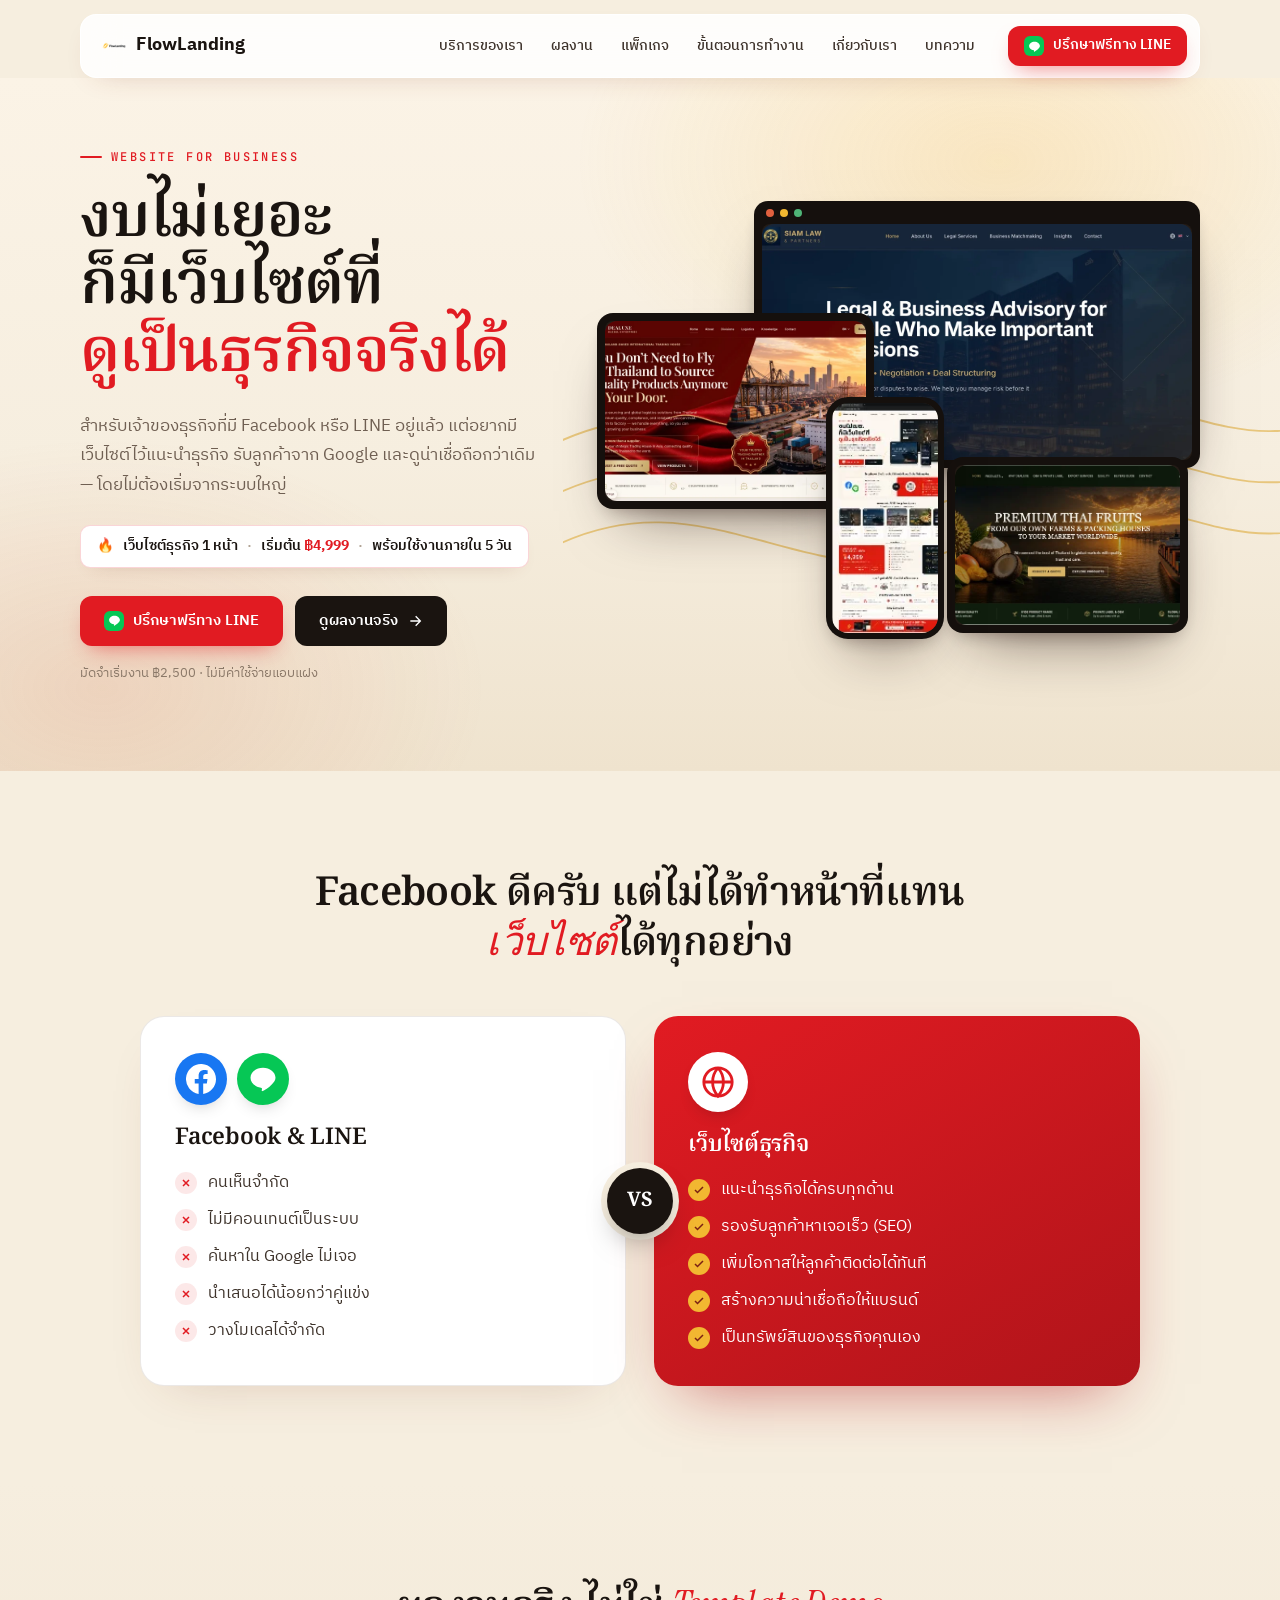
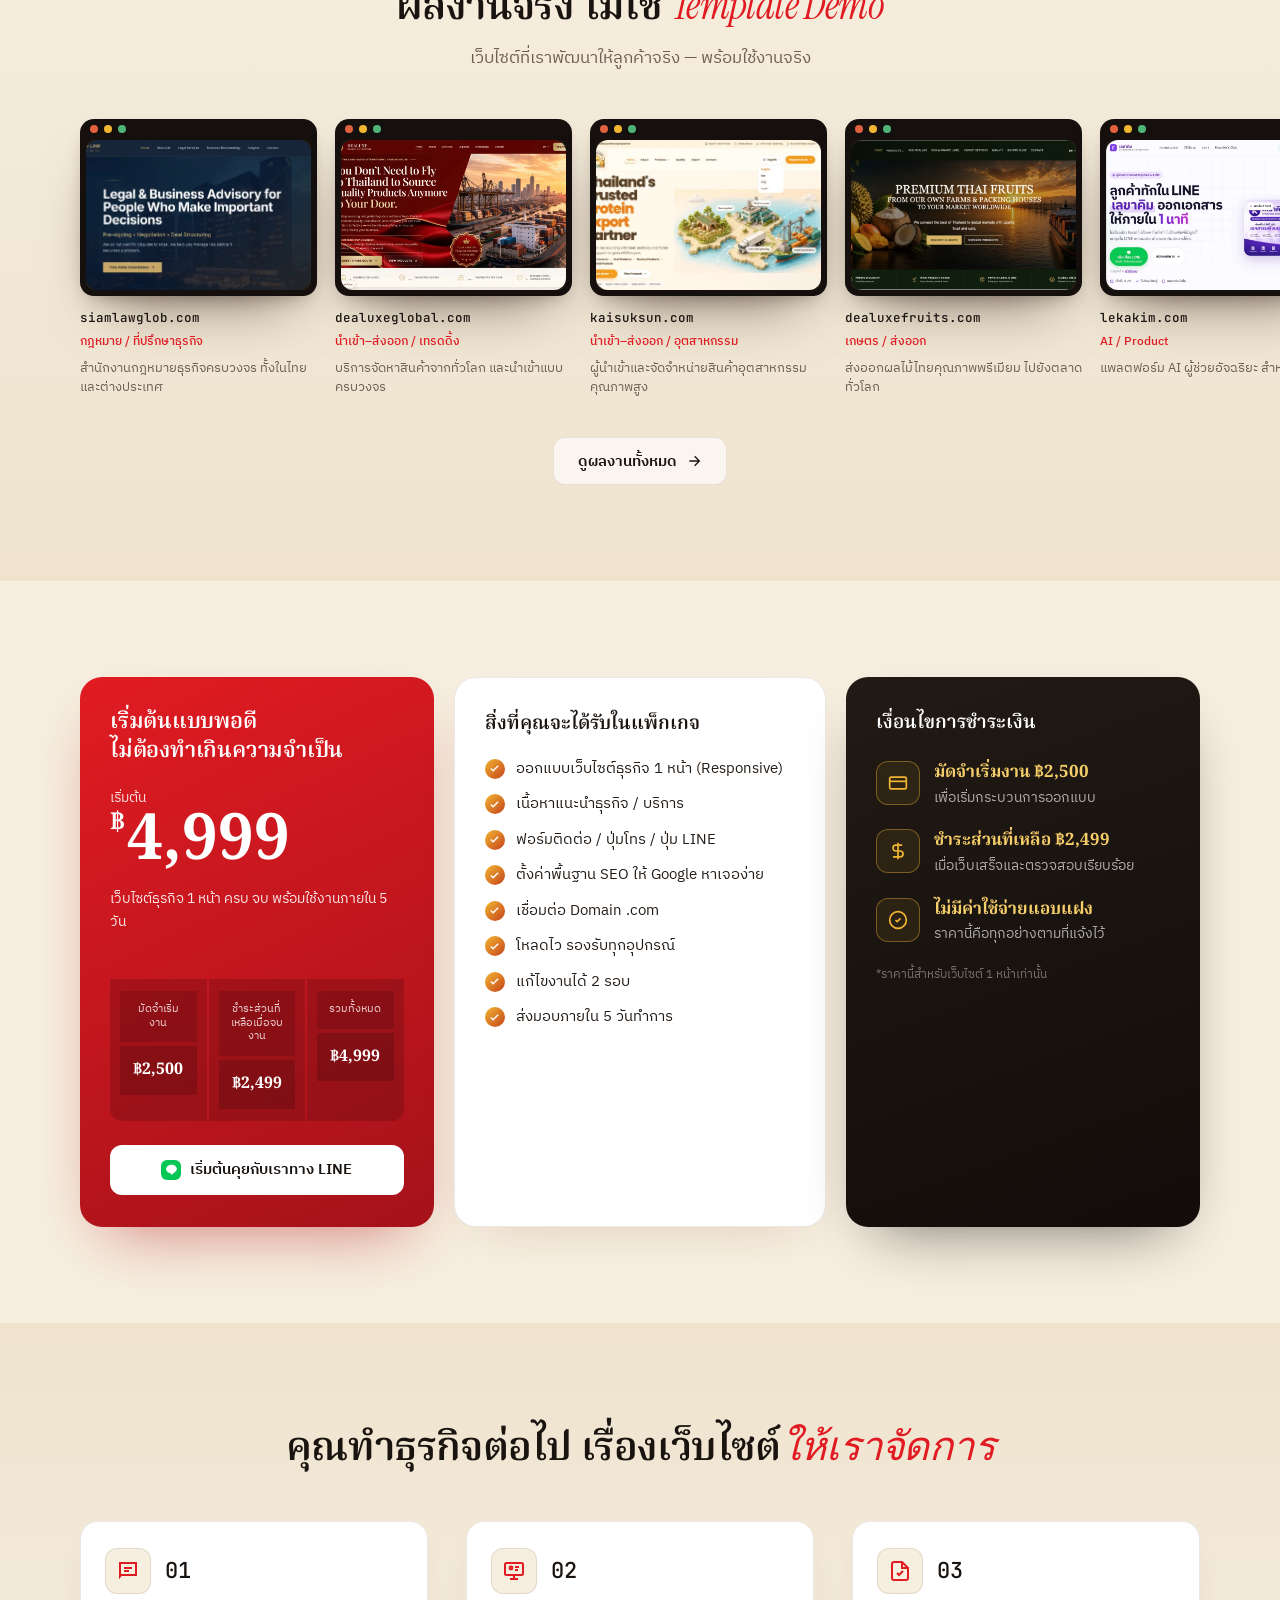
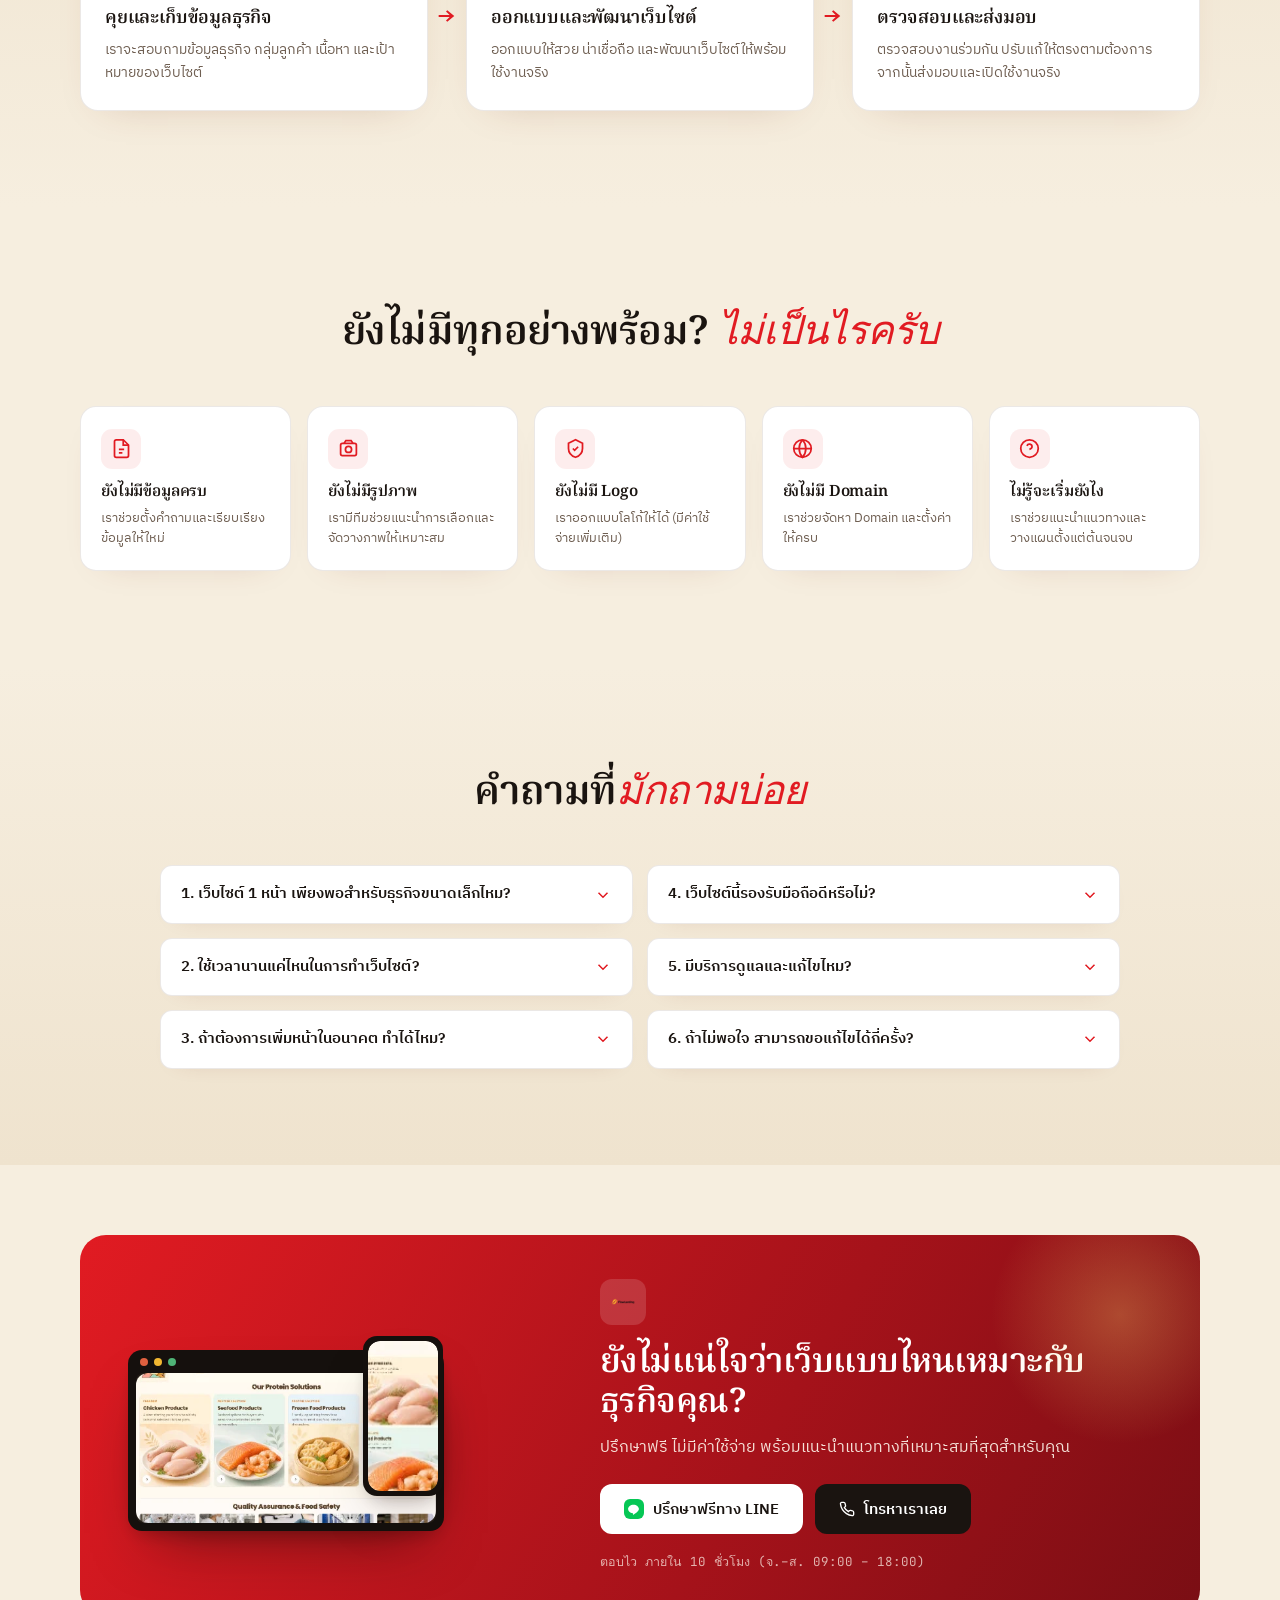
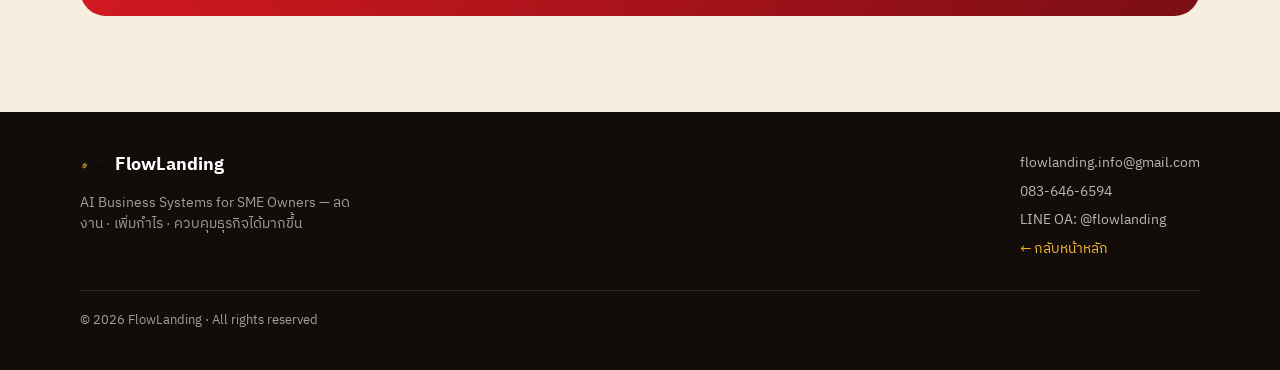
==== commit 6c847251: "redesign: refresh /service/website with new sales page layout - Full visual redesign from updated Cl" ====
--- a/service/website/index.html
+++ b/service/website/index.html
@@ -18,252 +18,267 @@
 <link rel="preconnect" href="https://fonts.gstatic.com" crossorigin />
 <link href="https://fonts.googleapis.com/css2?family=IBM+Plex+Sans+Thai:wght@300;400;500;600;700&family=Noto+Serif+Thai:wght@400;500;600;700&family=Instrument+Serif:ital@0;1&family=JetBrains+Mono:wght@400;500&display=swap" rel="stylesheet" />
 <script src="/assets/image-slot.js"></script>
-<template id="__bundler_thumbnail"><svg xmlns="http://www.w3.org/2000/svg" viewBox="0 0 100 100"><rect width="100" height="100" fill="#F6EEDF"/><rect x="30" y="30" width="40" height="40" rx="10" fill="#C5421C"/><text x="50" y="58" font-family="Georgia,serif" font-size="24" font-weight="700" fill="#F6CE69" text-anchor="middle">F</text></svg></template>
 <style>
   :root{
     --cream-0:#FBF6EE;--cream-1:#F6EEDF;--cream-2:#EFE3CE;--cream-3:#E6D5B8;
-    --red-50:#FBEAE3;--red-200:#EAB29C;--red-400:#D5613D;--red-500:#C5421C;--red-600:#A8321A;--red-700:#7A2114;--red-800:#4F1A12;
+    --red-400:#D5613D;--red-500:#C5421C;--red-600:#A8321A;--red-700:#7A2114;--red-800:#4F1A12;
+    --red-brand:#E11B22;--red-brand-2:#B0141A;
     --gold-300:#F6CE69;--gold-400:#F2B731;--gold-500:#DBA01D;--gold-600:#B07A12;
-    --ink-900:#1A1410;--ink-700:#3E332B;--ink-500:#6F5F52;--ink-400:#8A7868;--ink-300:#B0A293;
+    --ink-950:#120D0A;--ink-900:#1A1410;--ink-800:#241C16;--ink-700:#3E332B;--ink-500:#6F5F52;--ink-400:#8A7868;--ink-300:#B0A293;
     --line:rgba(64,30,18,0.10);--line-soft:rgba(64,30,18,0.05);
-    --glass-bg:linear-gradient(150deg,rgba(255,255,255,0.78),rgba(255,251,243,0.50));
+    --glass-bg:linear-gradient(150deg,rgba(255,255,255,0.80),rgba(255,251,243,0.55));
     --glass-border:1px solid rgba(255,255,255,0.7);
     --glass-shadow:0 1px 0 rgba(255,255,255,0.9) inset,0 0 0 1px rgba(124,50,26,0.04),0 24px 60px -28px rgba(124,50,26,0.30),0 6px 18px -8px rgba(124,50,26,0.14);
-    --grad-red:linear-gradient(135deg,#D5613D 0%,#B0331A 50%,#7A2114 100%);
-    --grad-warm:radial-gradient(60% 70% at 70% 20%,rgba(245,182,49,0.22),transparent 60%),radial-gradient(50% 60% at 10% 90%,rgba(213,97,61,0.18),transparent 60%),radial-gradient(80% 90% at 50% 50%,rgba(255,243,225,1) 0%,rgba(246,238,223,1) 60%,rgba(238,222,196,1) 100%);
-    --radius-lg:28px;--radius-md:18px;--radius-sm:12px;
+    --grad-warm:radial-gradient(60% 70% at 78% 12%,rgba(245,182,49,0.20),transparent 55%),radial-gradient(50% 60% at 8% 88%,rgba(213,97,61,0.14),transparent 60%),linear-gradient(180deg,#FBF3E6 0%,#F6EEDF 55%,#EFE3CE 100%);
+    --radius-lg:26px;--radius-md:18px;
   }
   *{box-sizing:border-box}
   html,body{margin:0;padding:0}
   body{font-family:"IBM Plex Sans Thai",system-ui,sans-serif;color:var(--ink-900);background:var(--cream-1);-webkit-font-smoothing:antialiased;text-rendering:optimizeLegibility;overflow-x:hidden;line-height:1.55}
-  ::selection{background:rgba(213,97,61,0.25)}
-  a{color:var(--red-600);text-decoration:none}
-  a:hover{color:var(--red-500)}
-
-  .canvas{position:relative;background:var(--grad-warm);overflow:hidden}
-  .canvas::before,.canvas::after{content:"";position:absolute;border-radius:50%;filter:blur(80px);pointer-events:none;opacity:.55;z-index:0}
-  .canvas::before{width:720px;height:720px;background:radial-gradient(circle,rgba(245,182,49,0.45),transparent 65%);top:-200px;right:-160px;animation:drift1 28s ease-in-out infinite alternate}
-  .canvas::after{width:640px;height:640px;background:radial-gradient(circle,rgba(213,97,61,0.40),transparent 65%);bottom:-260px;left:-140px;animation:drift2 34s ease-in-out infinite alternate}
-  @keyframes drift1{from{transform:translate(0,0)}to{transform:translate(-60px,80px)}}
-  @keyframes drift2{from{transform:translate(0,0)}to{transform:translate(80px,-60px)}}
-
-  .wrap{max-width:1240px;margin:0 auto;padding:0 32px;position:relative;z-index:1}
-  @media(max-width:720px){.wrap{padding:0 20px}}
-
-  h1,h2,h3,h4{font-family:"Noto Serif Thai",serif;font-weight:600;letter-spacing:-0.01em;line-height:1.16;color:var(--ink-900);margin:0}
-  h1{font-size:clamp(38px,5vw,66px);letter-spacing:-0.02em}
-  h2{font-size:clamp(28px,3.6vw,46px);letter-spacing:-0.018em}
-  h3{font-size:clamp(20px,2.3vw,27px)}
+  ::selection{background:rgba(225,27,34,0.20)}
+  a{color:var(--red-brand);text-decoration:none}
+  a:hover{color:var(--red-600)}
+
+  .wrap{max-width:1180px;margin:0 auto;padding:0 30px;position:relative;z-index:1}
+  @media(max-width:720px){.wrap{padding:0 18px}}
+
+  h1,h2,h3,h4{font-family:"Noto Serif Thai",serif;font-weight:600;letter-spacing:-0.01em;line-height:1.18;color:var(--ink-900);margin:0}
+  h1{font-size:clamp(38px,4.8vw,62px);letter-spacing:-0.02em;line-height:1.1}
+  h2{font-size:clamp(26px,3.2vw,40px);letter-spacing:-0.015em}
+  h3{font-size:clamp(18px,2vw,24px)}
   p{margin:0}
   .ital{font-family:"Instrument Serif",serif;font-style:italic;font-weight:400}
-  .eyebrow{display:inline-flex;align-items:center;gap:10px;font-family:"JetBrains Mono",monospace;font-size:12px;letter-spacing:.18em;text-transform:uppercase;color:var(--red-600);padding:8px 14px;border-radius:999px;background:rgba(255,255,255,0.55);border:1px solid rgba(213,97,61,0.18);backdrop-filter:blur(8px)}
-  .eyebrow::before{content:"";width:6px;height:6px;border-radius:50%;background:var(--red-500);box-shadow:0 0 0 3px rgba(213,97,61,0.18)}
-  .eyebrow.gold{color:var(--gold-600);border-color:rgba(219,160,29,0.30)}
-  .eyebrow.gold::before{background:var(--gold-500);box-shadow:0 0 0 3px rgba(219,160,29,0.18)}
-
-  .btn{display:inline-flex;align-items:center;gap:10px;padding:16px 24px;border-radius:999px;font:600 15px/1 "IBM Plex Sans Thai",sans-serif;cursor:pointer;border:none;text-decoration:none;transition:transform .25s,box-shadow .25s,filter .25s}
-  .btn-gold{color:var(--ink-900);background:linear-gradient(135deg,#F6CE69,#DBA01D);box-shadow:0 1px 0 rgba(255,255,255,0.5) inset,0 12px 24px -8px rgba(219,160,29,0.5),0 2px 6px rgba(176,122,18,0.2)}
-  .btn-gold:hover{transform:translateY(-1px);filter:brightness(1.05);color:var(--ink-900)}
-  .btn-red{color:#fff;background:var(--grad-red);box-shadow:0 1px 0 rgba(255,255,255,0.25) inset,0 12px 24px -8px rgba(168,50,26,0.45)}
-  .btn-red:hover{transform:translateY(-1px);filter:brightness(1.05);color:#fff}
-  .btn-ghost{color:var(--ink-900);background:rgba(255,255,255,0.55);border:1px solid rgba(64,30,18,0.10);backdrop-filter:blur(10px)}
-  .btn-ghost:hover{background:rgba(255,255,255,0.75);color:var(--ink-900)}
-  .btn .ar{width:17px;height:17px}
-  .linkc{display:inline-flex;align-items:center;gap:7px;font-weight:500;font-size:15px;color:var(--ink-700)}
-  .linkc:hover{color:var(--red-600)}
-  .linkc svg{width:16px;height:16px}
-
-  .glass{background:var(--glass-bg);border-radius:var(--radius-lg);border:var(--glass-border);backdrop-filter:blur(22px) saturate(140%);box-shadow:var(--glass-shadow)}
+
+  /* wavy gold background flourish */
+  .flourish{position:absolute;inset:0;overflow:hidden;pointer-events:none;z-index:0}
+  .flourish svg{position:absolute;right:-4%;top:6%;width:60%;opacity:.5}
+
+  .eyebrow{display:inline-flex;align-items:center;gap:9px;font-family:"JetBrains Mono",monospace;font-size:12px;letter-spacing:.2em;text-transform:uppercase;color:var(--red-brand);font-weight:500}
+  .eyebrow::before{content:"";width:22px;height:2px;background:var(--red-brand);border-radius:2px}
+  .eyebrow.center::before{display:none}
+
+  /* buttons */
+  .btn{display:inline-flex;align-items:center;justify-content:center;gap:9px;padding:15px 24px;border-radius:12px;font:600 15px/1 "IBM Plex Sans Thai",sans-serif;cursor:pointer;border:none;text-decoration:none;transition:transform .22s,box-shadow .22s,filter .22s}
+  .btn-line{color:#fff;background:var(--red-brand);box-shadow:0 10px 22px -10px rgba(225,27,34,0.6)}
+  .btn-line:hover{transform:translateY(-1px);filter:brightness(1.05);color:#fff}
+  .btn-dark{color:#fff;background:var(--ink-900)}
+  .btn-dark:hover{transform:translateY(-1px);background:var(--ink-800);color:#fff}
+  .btn-white{color:var(--ink-900);background:#fff}
+  .btn-white:hover{transform:translateY(-1px);color:var(--ink-900)}
+  .btn-ghost{color:var(--ink-900);background:rgba(255,255,255,0.65);border:1px solid var(--line)}
+  .btn-ghost:hover{background:#fff;color:var(--ink-900)}
+  .btn .ar{width:16px;height:16px}
+  .line-ic{width:20px;height:20px;border-radius:6px;background:#06C755;display:inline-flex;align-items:center;justify-content:center;flex:none}
+  .line-ic svg{width:13px;height:13px;fill:#fff}
 
   /* NAV */
-  nav.top{position:sticky;top:16px;z-index:60;margin:16px auto 0;max-width:1240px;padding:0 32px}
-  .nav-inner{display:flex;align-items:center;justify-content:space-between;padding:12px 14px 12px 22px;border-radius:999px;background:linear-gradient(150deg,rgba(255,255,255,0.80),rgba(255,251,243,0.58));border:1px solid rgba(255,255,255,0.7);box-shadow:var(--glass-shadow);backdrop-filter:blur(22px) saturate(140%)}
-  .brand{display:flex;align-items:center;gap:10px;font-weight:700;font-size:18px}
-  .brand img{width:28px;height:28px}
-  .nav-links{display:flex;gap:4px;align-items:center}
-  .nav-links a{color:var(--ink-700);font-size:14px;font-weight:500;padding:8px 14px;border-radius:999px;transition:background .2s}
-  .nav-links a:hover{background:rgba(255,255,255,0.6);color:var(--ink-900)}
-  @media(max-width:900px){.nav-links{display:none}}
-  nav.top .btn{padding:10px 16px;font-size:13px}
-  @media(max-width:720px){nav.top{padding:0 20px}}
-
-  section{position:relative;padding:110px 0}
-  @media(max-width:720px){section{padding:80px 0}}
-  .section-head{max-width:780px;margin:0 auto 56px;text-align:center}
-  .section-head .eyebrow{margin-bottom:22px}
-  .section-head p{color:var(--ink-700);margin-top:16px;font-size:17px;line-height:1.7}
+  nav.top{position:sticky;top:14px;z-index:60;margin:14px auto 0;max-width:1180px;padding:0 30px}
+  .nav-inner{display:flex;align-items:center;gap:20px;padding:11px 12px 11px 20px;border-radius:16px;background:rgba(255,255,255,0.88);border:1px solid rgba(255,255,255,0.9);box-shadow:0 10px 30px -18px rgba(124,50,26,0.3);backdrop-filter:blur(18px)}
+  .brand{display:flex;align-items:center;gap:9px;font-weight:700;font-size:18px;color:var(--ink-900)}
+  .brand img{width:26px;height:26px}
+  .nav-links{display:flex;gap:2px;align-items:center;margin-left:auto}
+  .nav-links a{color:var(--ink-700);font-size:14px;font-weight:500;padding:8px 13px;border-radius:9px;transition:background .2s}
+  .nav-links a:hover{background:rgba(64,30,18,0.05);color:var(--ink-900)}
+  @media(max-width:960px){.nav-links{display:none}}
+  nav.top .btn{padding:10px 16px;font-size:13.5px}
+  @media(max-width:720px){nav.top{padding:0 18px}}
+
+  section{position:relative;padding:96px 0}
+  @media(max-width:720px){section{padding:66px 0}}
+  .sec-head{text-align:center;max-width:760px;margin:0 auto 48px}
+  .sec-head h2{margin-top:4px}
+  .sec-head p{color:var(--ink-500);margin-top:14px;font-size:16.5px}
 
   /* HERO */
-  .hero{padding:72px 0 110px}
-  .hero-grid{display:grid;grid-template-columns:52fr 48fr;gap:56px;align-items:center}
+  .hero{background:var(--grad-warm);overflow:hidden;padding:64px 0 88px}
+  .hero-grid{display:grid;grid-template-columns:44fr 56fr;gap:44px;align-items:center}
   @media(max-width:980px){.hero-grid{grid-template-columns:1fr;gap:48px}}
-  .hero h1 .accent{background:linear-gradient(135deg,#D5613D,#7A2114);-webkit-background-clip:text;background-clip:text;color:transparent}
-  .hero-sub{margin-top:26px;font-size:18px;color:var(--ink-700);max-width:520px;line-height:1.75}
-  .price-strip{margin-top:26px;display:inline-flex;align-items:center;gap:10px;flex-wrap:wrap;padding:12px 20px;border-radius:14px;background:linear-gradient(135deg,rgba(246,206,105,0.30),rgba(219,160,29,0.14));border:1px solid rgba(219,160,29,0.38);font-weight:600;font-size:14.5px;color:var(--ink-900)}
-  .price-strip b{color:var(--red-600)}
-  .price-strip .sep{width:5px;height:5px;border-radius:50%;background:var(--gold-500)}
-  .hero-cta{margin-top:32px;display:flex;gap:16px;flex-wrap:wrap;align-items:center}
-  .hero-micro{margin-top:20px;font-size:13px;color:var(--ink-500)}
+  .hero h1{margin-top:20px}
+  .hero h1 .red{color:var(--red-brand)}
+  .hero-sub{margin-top:22px;font-size:17px;color:var(--ink-500);max-width:460px;line-height:1.75}
+  .price-strip{margin-top:24px;display:inline-flex;align-items:center;gap:9px;flex-wrap:wrap;padding:10px 16px;border-radius:10px;background:#fff;border:1px solid rgba(225,27,34,0.18);font-weight:600;font-size:13.5px;color:var(--ink-900);box-shadow:0 8px 20px -14px rgba(124,50,26,0.3)}
+  .price-strip .fire{color:var(--red-brand)}
+  .price-strip b{color:var(--red-brand)}
+  .price-strip .sep{color:var(--ink-300)}
+  .hero-cta{margin-top:28px;display:flex;gap:12px;flex-wrap:wrap}
+  .hero-micro{margin-top:18px;font-size:12.5px;color:var(--ink-400)}
 
   /* device composition */
-  .devices{position:relative;width:100%;min-height:520px}
+  .devices{position:relative;width:100%;min-height:440px}
   .float{animation:float 9s ease-in-out infinite;will-change:transform}
   .float.b{animation-duration:11s;animation-delay:-3s}
   .float.c{animation-duration:12.5s;animation-delay:-5s}
-  @keyframes float{0%,100%{transform:translateY(0) rotate(var(--r,0deg))}50%{transform:translateY(-12px) rotate(calc(var(--r,0deg) + .5deg))}}
-
-  .browser{background:var(--glass-bg);border:var(--glass-border);border-radius:14px;box-shadow:var(--glass-shadow);overflow:hidden;backdrop-filter:blur(20px)}
-  .browser .bar{display:flex;align-items:center;gap:10px;padding:10px 13px;background:linear-gradient(180deg,rgba(255,255,255,0.65),rgba(255,255,255,0.35));border-bottom:1px solid var(--line-soft)}
-  .browser .dots{display:flex;gap:6px}
-  .browser .dots i{width:10px;height:10px;border-radius:50%;background:rgba(64,30,18,0.14)}
-  .browser .dots i:first-child{background:#E0603F}
-  .browser .dots i:nth-child(2){background:#F2B731}
-  .browser .dots i:nth-child(3){background:#4FB477}
-  .browser .url{flex:1;font-family:"JetBrains Mono",monospace;font-size:11px;color:var(--ink-500);background:rgba(255,255,255,0.6);border-radius:7px;padding:5px 12px;text-align:center;overflow:hidden;white-space:nowrap;text-overflow:ellipsis}
-  .browser .shot{position:relative;background:var(--cream-2);display:block}
-  .browser image-slot{width:100%;height:100%;display:block}
-
-  .laptop{position:absolute;left:0;top:24px;width:74%;--r:-1.2deg;z-index:2}
-  .laptop .shot{height:244px}
-  .laptop .base{height:12px;background:linear-gradient(180deg,#EDE0C8,#D5C09E);border-radius:0 0 13px 13px;margin:0 6%;box-shadow:0 16px 34px -14px rgba(124,50,26,0.4)}
-  .phone-fr{position:absolute;right:0;bottom:0;width:172px;--r:3deg;padding:7px;background:linear-gradient(160deg,#2A211B,#453931);border-radius:30px;box-shadow:0 30px 60px -24px rgba(0,0,0,0.4);z-index:3}
-  .phone-fr .screen{border-radius:23px;overflow:hidden;background:var(--cream-2);height:330px;position:relative}
-  .phone-fr .screen image-slot{width:100%;height:100%;display:block}
-  .mini-br{position:absolute;left:10%;bottom:-4px;width:220px;--r:2.2deg;z-index:1;opacity:.97}
-  .mini-br .shot{height:130px}
-  @media(max-width:980px){.devices{min-height:440px}.laptop{width:78%}}
-  @media(max-width:560px){.devices{transform:scale(.8);transform-origin:top left;min-height:370px}}
-
-  /* WHY */
+  .float.d{animation-duration:10.5s;animation-delay:-2s}
+  @keyframes float{0%,100%{transform:translateY(0) rotate(var(--r,0deg))}50%{transform:translateY(-10px) rotate(var(--r,0deg))}}
+
+  .frame{background:#15100d;border-radius:14px;padding:8px;box-shadow:0 30px 60px -28px rgba(30,12,6,0.6),0 8px 20px -10px rgba(30,12,6,0.4)}
+  .frame .glassbar{display:flex;align-items:center;gap:6px;padding:0 4px 7px}
+  .frame .glassbar i{width:8px;height:8px;border-radius:50%;background:#4a3d33}
+  .frame .glassbar i:first-child{background:#E0603F}
+  .frame .glassbar i:nth-child(2){background:#F2B731}
+  .frame .glassbar i:nth-child(3){background:#4FB477}
+  .frame .scr{border-radius:8px;overflow:hidden;background:var(--ink-800);position:relative}
+  .frame .scr image-slot{width:100%;height:100%;display:block}
+
+  .d-laptop{position:absolute;right:0;top:8px;width:74%;--r:0deg;z-index:2}
+  .d-laptop .scr{height:236px}
+  .d-tablet{position:absolute;left:0;top:120px;width:46%;--r:-3deg;z-index:3;border-radius:16px}
+  .d-tablet .scr{height:180px}
+  .d-fruits{position:absolute;right:2%;bottom:0;width:40%;--r:2.5deg;z-index:4;border-radius:16px}
+  .d-fruits .scr{height:160px}
+  .d-phone{position:absolute;left:38%;bottom:-6px;width:118px;--r:4deg;z-index:5;border-radius:22px;padding:6px}
+  .d-phone .scr{height:230px;border-radius:16px}
+  @media(max-width:980px){.devices{min-height:400px}}
+  @media(max-width:560px){.devices{transform:scale(.82);transform-origin:top left;min-height:340px}}
+
+  /* WHY / VS */
   .why{background:var(--cream-1)}
-  .cmp-grid{display:grid;grid-template-columns:1fr 1fr;gap:24px;max-width:940px;margin:0 auto}
-  @media(max-width:760px){.cmp-grid{grid-template-columns:1fr}}
-  .cmp{padding:32px 30px;border-radius:24px}
-  .cmp.plain{background:linear-gradient(160deg,rgba(255,255,255,0.55),rgba(238,224,200,0.4));border:1px solid var(--line)}
-  .cmp.hi{background:linear-gradient(160deg,rgba(255,247,236,0.9),rgba(252,229,210,0.6));border:1px solid rgba(219,160,29,0.45);box-shadow:var(--glass-shadow)}
-  .cmp h3{font-size:22px}
-  .cmp .tag{font-family:"JetBrains Mono",monospace;font-size:11px;letter-spacing:.14em;text-transform:uppercase;color:var(--ink-500);margin-bottom:8px}
-  .cmp.hi .tag{color:var(--gold-600)}
-  .cmp .sub{font-size:13px;color:var(--ink-500);margin-top:16px;text-transform:uppercase;letter-spacing:.08em;font-family:"JetBrains Mono",monospace}
-  .cmp ul{list-style:none;padding:0;margin:12px 0 0;display:flex;flex-direction:column;gap:11px}
-  .cmp li{display:flex;gap:11px;align-items:flex-start;font-size:15px;color:var(--ink-700)}
-  .cmp li::before{content:"";flex:none;width:18px;height:18px;border-radius:50%;margin-top:2px}
-  .cmp.plain li::before{background:rgba(64,30,18,0.10)}
-  .cmp.hi li::before{background:linear-gradient(135deg,#F2B731,#C5421C)}
-  .why-close{max-width:660px;margin:44px auto 0;text-align:center;color:var(--ink-700);font-size:16.5px;line-height:1.85}
-  .why-close strong{color:var(--ink-900)}
-  .why-close .q{font-family:"Noto Serif Thai",serif;font-size:20px;color:var(--ink-900);margin-top:16px;display:block}
-  .why-close .q em{font-family:"Instrument Serif",serif;font-style:italic;color:var(--red-600)}
+  .vs-wrap{position:relative;display:grid;grid-template-columns:1fr 1fr;gap:0;max-width:1000px;margin:0 auto;border-radius:24px;overflow:visible}
+  @media(max-width:820px){.vs-wrap{grid-template-columns:1fr;gap:20px}}
+  .vs-card{padding:36px 34px;border-radius:24px}
+  .vs-fb{background:#fff;border:1px solid var(--line);box-shadow:0 20px 50px -30px rgba(124,50,26,0.25);margin-right:14px}
+  .vs-web{background:linear-gradient(150deg,#E11B22,#B0141A);color:#fff;box-shadow:0 26px 60px -28px rgba(176,20,26,0.6);margin-left:14px}
+  @media(max-width:820px){.vs-fb,.vs-web{margin:0}}
+  .vs-card .logos{display:flex;gap:10px;align-items:center;margin-bottom:20px}
+  .vs-card .logos .lg{width:52px;height:52px;border-radius:50%;display:flex;align-items:center;justify-content:center;box-shadow:0 8px 18px -10px rgba(0,0,0,0.3)}
+  .lg.fb{background:#1877F2}.lg.fb svg{width:30px;height:30px;fill:#fff}
+  .lg.line{background:#06C755}.lg.line svg{width:30px;height:30px;fill:#fff}
+  .lg.web{background:#fff;width:60px !important;height:60px !important}.lg.web svg{width:34px;height:34px;stroke:var(--red-brand)}
+  .vs-card h3{font-size:23px}
+  .vs-web h3{color:#fff}
+  .vs-card ul{list-style:none;padding:0;margin:18px 0 0;display:flex;flex-direction:column;gap:13px}
+  .vs-card li{display:flex;gap:11px;align-items:center;font-size:15.5px}
+  .vs-fb li{color:var(--ink-700)}
+  .vs-web li{color:#fff}
+  .vs-card li .ic{flex:none;width:22px;height:22px;border-radius:50%;display:flex;align-items:center;justify-content:center}
+  .vs-fb li .ic{background:rgba(225,27,34,0.10)}.vs-fb li .ic svg{width:12px;height:12px;stroke:var(--red-brand)}
+  .vs-web li .ic{background:var(--gold-400)}.vs-web li .ic svg{width:12px;height:12px;stroke:#7A2114}
+  .vs-badge{position:absolute;left:50%;top:50%;transform:translate(-50%,-50%);z-index:6;width:66px;height:66px;border-radius:50%;background:var(--ink-900);color:#fff;display:flex;align-items:center;justify-content:center;font-family:"Noto Serif Thai",serif;font-weight:700;font-size:20px;box-shadow:0 14px 30px -12px rgba(0,0,0,0.5),0 0 0 6px var(--cream-1)}
+  @media(max-width:820px){.vs-badge{position:relative;left:auto;top:auto;transform:none;margin:0 auto}}
 
   /* PORTFOLIO */
   .pf{background:linear-gradient(180deg,var(--cream-1),var(--cream-2))}
-  .pf-item{display:grid;grid-template-columns:1.15fr 0.85fr;gap:52px;align-items:center;margin-bottom:70px}
-  .pf-item:last-of-type{margin-bottom:0}
-  .pf-item.flip .pf-shot{order:2}
-  @media(max-width:860px){.pf-item,.pf-item.flip{grid-template-columns:1fr;gap:28px}.pf-item.flip .pf-shot{order:0}}
-  .pf-shot .browser{transition:transform .4s,box-shadow .4s}
-  .pf-shot:hover .browser{transform:translateY(-6px)}
-  .pf-shot .shot{height:340px}
-  @media(max-width:560px){.pf-shot .shot{height:230px}}
-  .pf-tag{display:inline-flex;font-family:"JetBrains Mono",monospace;font-size:11px;letter-spacing:.14em;text-transform:uppercase;color:var(--red-600);padding:6px 12px;border-radius:999px;background:rgba(213,97,61,0.10);border:1px solid rgba(213,97,61,0.18)}
-  .pf-info h3{margin-top:16px;font-size:28px}
-  .pf-info p{margin-top:12px;color:var(--ink-700);font-size:16px;line-height:1.7;max-width:400px}
-  .pf-info .btn{margin-top:22px}
-  .pf-more{text-align:center;margin-top:64px}
-  .pf-more a{font-family:"IBM Plex Sans Thai";font-weight:600;font-size:16px}
+  .pf-grid{display:grid;grid-template-columns:repeat(5,1fr);gap:18px}
+  @media(max-width:980px){.pf-grid{grid-template-columns:repeat(3,1fr)}}
+  @media(max-width:680px){.pf-grid{grid-template-columns:repeat(2,1fr)}}
+  @media(max-width:440px){.pf-grid{grid-template-columns:1fr}}
+  .pf-card{display:flex;flex-direction:column;transition:transform .3s}
+  .pf-card:hover{transform:translateY(-5px)}
+  .pf-card .frame{padding:6px}
+  .pf-card .scr{height:150px}
+  .pf-card .url{margin-top:12px;font-family:"JetBrains Mono",monospace;font-size:12.5px;color:var(--ink-900);font-weight:500}
+  .pf-card .tag{margin-top:5px;font-size:11.5px;color:var(--red-brand);font-weight:500}
+  .pf-card .desc{margin-top:8px;font-size:12.5px;color:var(--ink-500);line-height:1.55}
+  .pf-more{text-align:center;margin-top:40px}
 
   /* PRICING */
   .pricing{background:var(--cream-1)}
-  .offer-wrap{max-width:640px;margin:0 auto;display:flex;flex-direction:column;gap:20px}
-  .offer{position:relative;overflow:hidden;padding:44px 44px 40px;border-radius:30px;background:linear-gradient(160deg,rgba(255,248,238,0.95),rgba(252,231,213,0.75));border:1.5px solid rgba(219,160,29,0.5);box-shadow:var(--glass-shadow)}
-  .offer::before{content:"";position:absolute;top:-80px;right:-80px;width:280px;height:280px;border-radius:50%;background:radial-gradient(circle,rgba(245,182,49,0.28),transparent 65%);pointer-events:none}
-  .offer .pkg{font-family:"JetBrains Mono",monospace;font-size:12px;letter-spacing:.2em;text-transform:uppercase;color:var(--gold-600);font-weight:500}
-  .offer .price{font-family:"Noto Serif Thai",serif;font-size:clamp(52px,9vw,76px);font-weight:700;line-height:1;margin-top:14px;color:var(--ink-900)}
-  .offer .price small{font-size:22px;color:var(--ink-500);font-weight:400;margin-left:4px}
-  .offer .desc{margin-top:14px;color:var(--ink-700);font-size:16px;line-height:1.6}
-  .offer .checks{margin-top:28px;display:grid;grid-template-columns:1fr 1fr;gap:12px 20px}
-  @media(max-width:520px){.offer{padding:34px 26px}.offer .checks{grid-template-columns:1fr}}
-  .offer .checks div{display:flex;gap:10px;align-items:flex-start;font-size:14.5px;color:var(--ink-900)}
-  .offer .checks div::before{content:"";flex:none;width:20px;height:20px;border-radius:6px;margin-top:1px;background:linear-gradient(135deg,#F2B731,#C5421C) center/12px no-repeat;-webkit-mask:url("data:image/svg+xml,%3Csvg xmlns='http://www.w3.org/2000/svg' viewBox='0 0 24 24'%3E%3Cpath fill='white' d='M20.3 5.7 9 17l-5.3-5.3 1.4-1.4L9 14.2 18.9 4.3z'/%3E%3C/svg%3E") center/13px no-repeat;mask:url("data:image/svg+xml,%3Csvg xmlns='http://www.w3.org/2000/svg' viewBox='0 0 24 24'%3E%3Cpath fill='white' d='M20.3 5.7 9 17l-5.3-5.3 1.4-1.4L9 14.2 18.9 4.3z'/%3E%3C/svg%3E") center/13px no-repeat;background-color:#C5421C}
-  .offer .pay{margin-top:26px;padding:18px 20px;border-radius:16px;background:rgba(255,255,255,0.6);border:1px solid var(--line-soft)}
-  .offer .pay .row{display:flex;justify-content:space-between;align-items:center;font-size:14.5px;color:var(--ink-700);padding:6px 0}
-  .offer .pay .row b{font-family:"Noto Serif Thai",serif;color:var(--ink-900);font-size:18px}
-  .offer .btn{margin-top:26px;width:100%;justify-content:center}
-  .excl{padding:26px 30px;border-radius:20px;background:linear-gradient(160deg,rgba(255,255,255,0.4),rgba(238,224,200,0.3));border:1px solid var(--line-soft)}
-  .excl .h{font-family:"JetBrains Mono",monospace;font-size:11px;letter-spacing:.14em;text-transform:uppercase;color:var(--ink-500);margin-bottom:14px}
-  .excl .items{display:flex;flex-wrap:wrap;gap:8px}
-  .excl .items span{font-size:13.5px;color:var(--ink-500);padding:6px 12px;border-radius:999px;background:rgba(255,255,255,0.5);border:1px solid var(--line-soft)}
-  .excl .note{margin-top:16px;font-size:14px;color:var(--ink-700);line-height:1.65}
-  .excl .note strong{color:var(--ink-900)}
+  .pr-grid{display:grid;grid-template-columns:0.95fr 1fr 0.95fr;gap:20px;align-items:stretch}
+  @media(max-width:900px){.pr-grid{grid-template-columns:1fr;max-width:520px;margin:0 auto}}
+  .pr-card{border-radius:22px;padding:32px 30px}
+  .pr-red{background:linear-gradient(155deg,#E11B22,#A5121A);color:#fff;box-shadow:0 26px 60px -28px rgba(176,20,26,0.6);display:flex;flex-direction:column}
+  .pr-red h3{color:#fff;font-size:22px;line-height:1.3}
+  .pr-red .st{margin-top:20px;font-size:14px;opacity:.85}
+  .pr-red .price{font-family:"Noto Serif Thai",serif;font-weight:700;font-size:64px;line-height:1;margin-top:2px}
+  .pr-red .price small{font-size:26px;vertical-align:top;margin-right:2px}
+  .pr-red .cap{margin-top:14px;font-size:14px;opacity:.9;line-height:1.6}
+  .pr-red .paybox{margin-top:auto;padding-top:22px;display:grid;grid-template-columns:1fr 1fr 1fr;gap:2px;border-radius:12px;overflow:hidden;margin-top:24px}
+  .pr-red .paybox div{background:rgba(0,0,0,0.16);padding:12px 10px;text-align:center}
+  .pr-red .paybox .l{font-size:10.5px;opacity:.8;line-height:1.3}
+  .pr-red .paybox .v{font-family:"Noto Serif Thai",serif;font-weight:700;font-size:16px;margin-top:4px}
+  .pr-mid{background:#fff;border:1px solid var(--line);box-shadow:0 20px 50px -30px rgba(124,50,26,0.25)}
+  .pr-mid .h{font-family:"Noto Serif Thai",serif;font-weight:600;font-size:19px;margin-bottom:18px}
+  .pr-mid ul{list-style:none;padding:0;margin:0;display:flex;flex-direction:column;gap:13px}
+  .pr-mid li{display:flex;gap:11px;align-items:flex-start;font-size:14.5px;color:var(--ink-800)}
+  .pr-mid li .ic{flex:none;width:20px;height:20px;border-radius:50%;background:linear-gradient(135deg,#F2B731,#C5421C);display:flex;align-items:center;justify-content:center;margin-top:1px}
+  .pr-mid li .ic svg{width:11px;height:11px;stroke:#fff}
+  .pr-dark{background:linear-gradient(160deg,#211A15,#120D0A);color:#fff;box-shadow:0 26px 60px -30px rgba(0,0,0,0.6)}
+  .pr-dark .h{font-family:"Noto Serif Thai",serif;font-weight:600;font-size:19px;color:#fff;margin-bottom:22px}
+  .pr-dark .drow{display:flex;gap:14px;align-items:flex-start;margin-bottom:22px}
+  .pr-dark .drow .ic{flex:none;width:44px;height:44px;border-radius:12px;border:1px solid rgba(242,183,49,0.4);display:flex;align-items:center;justify-content:center;background:rgba(242,183,49,0.08)}
+  .pr-dark .drow .ic svg{width:20px;height:20px;stroke:var(--gold-400)}
+  .pr-dark .drow .tt{font-size:14px;color:rgba(255,255,255,0.65);line-height:1.4}
+  .pr-dark .drow .tt b{display:block;font-family:"Noto Serif Thai",serif;color:var(--gold-300);font-size:17px;margin-bottom:3px}
+  .pr-dark .fine{font-size:11.5px;color:rgba(255,255,255,0.4);margin-top:6px;line-height:1.5}
+  .pr-red .btn{margin-top:24px;width:100%}
 
   /* PROCESS */
   .process{background:linear-gradient(180deg,var(--cream-2),var(--cream-1))}
-  .steps{display:grid;grid-template-columns:repeat(3,1fr);gap:24px;position:relative}
-  @media(max-width:820px){.steps{grid-template-columns:1fr;gap:16px}}
-  .step{padding:32px 28px;border-radius:24px;background:var(--glass-bg);border:var(--glass-border);backdrop-filter:blur(20px);box-shadow:var(--glass-shadow);position:relative}
-  .step .n{font-family:"Instrument Serif",serif;font-style:italic;font-size:40px;background:linear-gradient(135deg,#F2B731,#B0331A);-webkit-background-clip:text;background-clip:text;color:transparent;line-height:1}
-  .step h3{margin-top:12px;font-size:21px}
-  .step p{margin-top:12px;color:var(--ink-700);font-size:15px;line-height:1.7}
-  .step .arrow{position:absolute;right:-30px;top:50%;transform:translateY(-50%);z-index:2;color:var(--gold-500);width:22px;height:22px}
+  .steps{display:grid;grid-template-columns:1fr 1fr 1fr;gap:38px;position:relative}
+  @media(max-width:820px){.steps{grid-template-columns:1fr;gap:20px}}
+  .step{background:#fff;border:1px solid var(--line);border-radius:18px;padding:26px 24px;position:relative;box-shadow:0 14px 40px -26px rgba(124,50,26,0.28)}
+  .step .top{display:flex;align-items:center;gap:14px;margin-bottom:14px}
+  .step .ic{width:46px;height:46px;border-radius:12px;background:var(--cream-1);border:1px solid var(--line);display:flex;align-items:center;justify-content:center;flex:none}
+  .step .ic svg{width:24px;height:24px;stroke:var(--red-brand)}
+  .step .n{font-family:"JetBrains Mono",monospace;font-size:22px;font-weight:500;color:var(--ink-900)}
+  .step h3{font-size:18px}
+  .step p{margin-top:9px;color:var(--ink-500);font-size:14px;line-height:1.65}
+  .step .arrow{position:absolute;right:-30px;top:50%;transform:translateY(-50%);z-index:2;width:22px;height:22px;color:var(--red-brand)}
   @media(max-width:820px){.step .arrow{display:none}}
 
   /* OBJECTION */
   .obj{background:var(--cream-1)}
-  .obj-grid{display:grid;grid-template-columns:repeat(4,1fr);gap:20px}
-  @media(max-width:920px){.obj-grid{grid-template-columns:1fr 1fr}}
-  @media(max-width:520px){.obj-grid{grid-template-columns:1fr}}
-  .obj-card{padding:28px 26px;border-radius:22px;background:var(--glass-bg);border:var(--glass-border);backdrop-filter:blur(20px);box-shadow:var(--glass-shadow);transition:transform .3s}
+  .obj-grid{display:grid;grid-template-columns:repeat(5,1fr);gap:16px}
+  @media(max-width:980px){.obj-grid{grid-template-columns:repeat(3,1fr)}}
+  @media(max-width:620px){.obj-grid{grid-template-columns:1fr 1fr}}
+  @media(max-width:420px){.obj-grid{grid-template-columns:1fr}}
+  .obj-card{background:#fff;border:1px solid var(--line);border-radius:16px;padding:22px 20px;transition:transform .3s;box-shadow:0 12px 34px -26px rgba(124,50,26,0.28)}
   .obj-card:hover{transform:translateY(-4px)}
-  .obj-ic{width:48px;height:48px;border-radius:14px;display:flex;align-items:center;justify-content:center;background:linear-gradient(135deg,#F6CE69,#DBA01D);color:var(--ink-900);margin-bottom:18px;box-shadow:0 10px 20px -8px rgba(219,160,29,0.5)}
-  .obj-ic svg{width:23px;height:23px}
-  .obj-card h4{font-family:"Noto Serif Thai",serif;font-weight:600;font-size:18px;color:var(--ink-900)}
-  .obj-card p{margin-top:8px;color:var(--ink-700);font-size:14.5px;line-height:1.65}
+  .obj-ic{width:40px;height:40px;border-radius:11px;background:rgba(225,27,34,0.08);display:flex;align-items:center;justify-content:center;margin-bottom:14px}
+  .obj-ic svg{width:21px;height:21px;stroke:var(--red-brand)}
+  .obj-card h4{font-family:"Noto Serif Thai",serif;font-weight:600;font-size:15.5px;color:var(--ink-900)}
+  .obj-card p{margin-top:7px;color:var(--ink-500);font-size:13px;line-height:1.55}
 
   /* FAQ */
   .faq{background:linear-gradient(180deg,var(--cream-1),var(--cream-2))}
-  .faq-list{max-width:820px;margin:0 auto;display:flex;flex-direction:column;gap:12px}
-  .fq{border-radius:18px;background:var(--glass-bg);border:var(--glass-border);backdrop-filter:blur(18px);box-shadow:0 1px 0 rgba(255,255,255,0.9) inset,0 8px 24px -14px rgba(124,50,26,0.2);overflow:hidden}
-  .fq summary{list-style:none;cursor:pointer;padding:22px 26px;display:flex;align-items:center;gap:16px;font-family:"Noto Serif Thai",serif;font-weight:600;font-size:17px;color:var(--ink-900)}
+  .faq-grid{display:grid;grid-template-columns:1fr 1fr;gap:14px;max-width:960px;margin:0 auto}
+  @media(max-width:760px){.faq-grid{grid-template-columns:1fr}}
+  .fq{border-radius:12px;background:#fff;border:1px solid var(--line);overflow:hidden;height:fit-content;box-shadow:0 8px 24px -20px rgba(124,50,26,0.3)}
+  .fq summary{list-style:none;cursor:pointer;padding:17px 20px;display:flex;align-items:center;gap:14px;font-weight:600;font-size:14.5px;color:var(--ink-900)}
   .fq summary::-webkit-details-marker{display:none}
-  .fq summary .plus{margin-left:auto;flex:none;width:26px;height:26px;border-radius:50%;background:rgba(213,97,61,0.10);color:var(--red-600);display:flex;align-items:center;justify-content:center;transition:transform .3s;font-size:18px;font-weight:400}
-  .fq[open] summary .plus{transform:rotate(45deg)}
-  .fq .a{padding:0 26px 24px 26px;color:var(--ink-700);font-size:15.5px;line-height:1.75;max-width:640px}
-  .fq .a.upsell{border-top:1px solid var(--line-soft);margin-top:2px;padding-top:18px}
-  .fq.bridge{border-color:rgba(219,160,29,0.4)}
-  .fq.bridge summary .plus{background:rgba(219,160,29,0.16);color:var(--gold-600)}
+  .fq summary .chev{margin-left:auto;flex:none;width:18px;height:18px;color:var(--red-brand);transition:transform .3s}
+  .fq[open] summary .chev{transform:rotate(180deg)}
+  .fq .a{padding:0 20px 18px;color:var(--ink-500);font-size:14px;line-height:1.7}
 
   /* FINAL CTA */
-  .final{padding:120px 0}
-  .final-card{position:relative;overflow:hidden;border-radius:40px;padding:80px 56px;background:linear-gradient(135deg,#C5421C 0%,#7A2114 100%);color:#fff;text-align:center}
-  .final-card::before{content:"";position:absolute;inset:0;background:radial-gradient(50% 60% at 80% 15%,rgba(245,182,49,0.42),transparent 60%),radial-gradient(60% 60% at 12% 92%,rgba(255,255,255,0.1),transparent 60%);pointer-events:none}
-  .final-card>*{position:relative}
-  .final-card h2{color:#fff;font-size:clamp(30px,4vw,50px)}
-  .final-card p{margin-top:18px;color:rgba(255,247,236,0.88);font-size:17px;line-height:1.7;max-width:560px;margin-left:auto;margin-right:auto}
-  .final-card .btns{margin-top:36px;display:flex;gap:16px;justify-content:center;align-items:center;flex-wrap:wrap}
-  .final-card .btn-gold{background:var(--gold-400)}
-  .final-card .linkc{color:rgba(255,247,236,0.9)}
-  .final-card .linkc:hover{color:#fff}
-  .final-card .micro{margin-top:26px;font-size:13px;color:rgba(255,247,236,0.7);font-family:"JetBrains Mono",monospace;letter-spacing:.04em}
-  @media(max-width:600px){.final-card{padding:56px 26px;border-radius:28px}}
+  .final{padding:70px 0 96px}
+  .final-card{position:relative;overflow:hidden;border-radius:26px;background:linear-gradient(120deg,#E11B22 0%,#A5121A 60%,#7A0E14 100%);color:#fff;display:grid;grid-template-columns:0.9fr 1.1fr;align-items:center;gap:20px;padding:44px 48px}
+  @media(max-width:820px){.final-card{grid-template-columns:1fr;text-align:center;padding:40px 26px}}
+  .final-card::after{content:"";position:absolute;right:-60px;top:-60px;width:280px;height:280px;border-radius:50%;background:radial-gradient(circle,rgba(246,206,105,0.3),transparent 65%);pointer-events:none}
+  .fc-devices{position:relative;min-height:190px}
+  @media(max-width:820px){.fc-devices{display:none}}
+  .fc-devices .frame{position:absolute}
+  .fc-lap{width:70%;left:0;top:20px;--r:-2deg}
+  .fc-lap .scr{height:150px}
+  .fc-ph{width:80px;left:52%;top:6px;--r:4deg;padding:5px}
+  .fc-ph .scr{height:150px;border-radius:12px}
+  .fc-info{position:relative}
+  .fc-logo{width:46px;height:46px;border-radius:12px;background:rgba(255,255,255,0.14);display:flex;align-items:center;justify-content:center;margin-bottom:18px}
+  .fc-logo img{width:26px;height:26px}
+  .final-card h2{color:#fff;font-size:clamp(24px,3vw,34px)}
+  .final-card p{margin-top:12px;color:rgba(255,247,236,0.9);font-size:15.5px;line-height:1.65;max-width:520px}
+  @media(max-width:820px){.final-card p{margin-left:auto;margin-right:auto}}
+  .final-card .btns{margin-top:24px;display:flex;gap:12px;flex-wrap:wrap}
+  @media(max-width:820px){.final-card .btns{justify-content:center}}
+  .final-card .micro{margin-top:18px;font-size:12.5px;color:rgba(255,247,236,0.7);font-family:"JetBrains Mono",monospace}
 
   /* FOOTER */
-  footer{padding:48px 0 40px;background:var(--cream-1);border-top:1px solid var(--line-soft)}
-  .ft-top{display:flex;justify-content:space-between;align-items:flex-start;flex-wrap:wrap;gap:28px}
-  .ft-brand p{margin-top:12px;color:var(--ink-500);font-size:14px;max-width:280px}
-  .ft-contact{display:flex;flex-direction:column;gap:8px;font-size:14px;color:var(--ink-700)}
-  .ft-contact a{color:var(--ink-700)}
-  .ft-contact a:hover{color:var(--red-600)}
-  .ft-bottom{margin-top:40px;padding-top:24px;border-top:1px solid var(--line-soft);display:flex;justify-content:space-between;align-items:center;flex-wrap:wrap;gap:12px;font-size:13px;color:var(--ink-500)}
-  .ft-bottom em{color:var(--red-600);font-style:italic;font-family:"Instrument Serif",serif}
+  footer{padding:40px 0;background:var(--ink-950);color:rgba(255,255,255,0.6)}
+  .ft-top{display:flex;justify-content:space-between;align-items:flex-start;flex-wrap:wrap;gap:24px}
+  .ft-brand{display:flex;align-items:center;gap:9px;color:#fff;font-weight:700;font-size:18px}
+  .ft-brand img{width:26px;height:26px}
+  .ft-contact{display:flex;flex-direction:column;gap:7px;font-size:14px}
+  .ft-contact a{color:rgba(255,255,255,0.7)}
+  .ft-contact a:hover{color:#fff}
+  .ft-bottom{margin-top:30px;padding-top:20px;border-top:1px solid rgba(255,255,255,0.1);font-size:12.5px}
 
   /* STICKY MOBILE BAR */
-  .sticky-bar{position:fixed;left:0;right:0;bottom:0;z-index:70;padding:12px 16px calc(12px + env(safe-area-inset-bottom));background:linear-gradient(180deg,rgba(255,247,236,0.85),rgba(255,247,236,0.98));backdrop-filter:blur(16px);border-top:1px solid var(--line);display:none;transform:translateY(100%);transition:transform .35s ease}
+  .sticky-bar{position:fixed;left:0;right:0;bottom:0;z-index:70;padding:11px 14px calc(11px + env(safe-area-inset-bottom));background:rgba(255,247,236,0.96);backdrop-filter:blur(14px);border-top:1px solid var(--line);display:none;transform:translateY(100%);transition:transform .35s ease}
   .sticky-bar.show{transform:translateY(0)}
-  .sticky-bar a{display:flex;align-items:center;justify-content:center;gap:10px;width:100%;padding:15px;border-radius:14px;background:linear-gradient(135deg,#F6CE69,#DBA01D);color:var(--ink-900);font-weight:700;font-size:15px}
-  .sticky-bar a b{color:var(--red-700)}
+  .sticky-bar a{display:flex;align-items:center;justify-content:center;gap:9px;width:100%;padding:14px;border-radius:12px;background:var(--red-brand);color:#fff;font-weight:700;font-size:15px}
   @media(max-width:720px){.sticky-bar{display:block}}
 
-  .reveal{opacity:0;transform:translateY(22px);transition:opacity .8s ease,transform .8s ease}
+  .reveal{opacity:0;transform:translateY(20px);transition:opacity .7s ease,transform .7s ease}
   .reveal.in{opacity:1;transform:none}
 </style>
 </head>
@@ -272,99 +287,98 @@
 <!-- NAV -->
 <nav class="top">
   <div class="nav-inner">
-    <a class="brand" href="/" style="color:inherit"><img src="/assets/flowlanding-logo.png" alt="FlowLanding" /><span>FlowLanding</span></a>
+    <a class="brand" href="/"><img src="/assets/flowlanding-logo.png" alt="FlowLanding" /><span>FlowLanding</span></a>
     <div class="nav-links">
-      <a href="#why">ทำไมต้องมีเว็บ</a>
-      <a href="#portfolio">ผลงานจริง</a>
-      <a href="#pricing">ราคา</a>
-      <a href="#process">ขั้นตอน</a>
-      <a href="#faq">คำถาม</a>
-    </div>
-    <a class="btn btn-gold" href="https://line.me/R/ti/p/@flowlanding">ปรึกษาฟรีทาง LINE</a>
+      <a href="FlowLanding.html#solution">บริการของเรา</a>
+      <a href="#portfolio">ผลงาน</a>
+      <a href="#pricing">แพ็กเกจ</a>
+      <a href="#process">ขั้นตอนการทำงาน</a>
+      <a href="FlowLanding.html#about">เกี่ยวกับเรา</a>
+      <a href="/">บทความ</a>
+    </div>
+    <a class="btn btn-line" href="https://line.me/R/ti/p/@flowlanding"><span class="line-ic"><svg viewBox="0 0 24 24"><path d="M12 3C6.5 3 2 6.6 2 11c0 3.9 3.5 7.2 8.3 7.9.3.06.7.2.8.5.1.2.06.6.03.9l-.13.8c-.04.2-.2.9.8.5s5.3-3.1 7.2-5.3C20.4 15 22 13.2 22 11c0-4.4-4.5-8-10-8z"/></svg></span>ปรึกษาฟรีทาง LINE</a>
   </div>
 </nav>
 
 <!-- HERO -->
-<div class="canvas">
 <section class="hero">
+  <div class="flourish">
+    <svg viewBox="0 0 600 500" fill="none" stroke="#DBA01D" stroke-width="1.5" opacity="0.6"><path d="M-20 260 C120 180 200 320 340 240 C460 170 520 300 640 210"/><path d="M-20 300 C120 220 200 360 340 280 C460 210 520 340 640 250"/><path d="M-20 340 C120 260 200 400 340 320 C460 250 520 380 640 290"/></svg>
+  </div>
   <div class="wrap">
     <div class="hero-grid">
       <div>
-        <span class="eyebrow gold">Website for Business</span>
-        <h1 style="margin-top:24px;">งบไม่เยอะ<br/>ก็มีเว็บไซต์ที่<span class="accent">ดูเป็นธุรกิจจริง</span>ได้</h1>
+        <span class="eyebrow">Website for Business</span>
+        <h1>งบไม่เยอะ<br/>ก็มีเว็บไซต์ที่<br/><span class="red">ดูเป็นธุรกิจจริงได้</span></h1>
         <p class="hero-sub">สำหรับเจ้าของธุรกิจที่มี Facebook หรือ LINE อยู่แล้ว แต่อยากมีเว็บไซต์ไว้แนะนำธุรกิจ รับลูกค้าจาก Google และดูน่าเชื่อถือกว่าเดิม — โดยไม่ต้องเริ่มจากระบบใหญ่</p>
         <div class="price-strip">
-          <span>เว็บไซต์ธุรกิจ 1 หน้า</span><span class="sep"></span>
-          <span>เริ่มต้น <b>฿4,999</b></span><span class="sep"></span>
+          <span class="fire">🔥</span><span>เว็บไซต์ธุรกิจ 1 หน้า</span><span class="sep">·</span>
+          <span>เริ่มต้น <b>฿4,999</b></span><span class="sep">·</span>
           <span>พร้อมใช้งานภายใน 5 วัน</span>
         </div>
         <div class="hero-cta">
-          <a class="btn btn-gold" href="https://line.me/R/ti/p/@flowlanding">ปรึกษาก่อนฟรีทาง LINE
+          <a class="btn btn-line" href="https://line.me/R/ti/p/@flowlanding"><span class="line-ic"><svg viewBox="0 0 24 24"><path d="M12 3C6.5 3 2 6.6 2 11c0 3.9 3.5 7.2 8.3 7.9.3.06.7.2.8.5.1.2.06.6.03.9l-.13.8c-.04.2-.2.9.8.5s5.3-3.1 7.2-5.3C20.4 15 22 13.2 22 11c0-4.4-4.5-8-10-8z"/></svg></span>ปรึกษาฟรีทาง LINE</a>
+          <a class="btn btn-dark" href="#portfolio">ดูผลงานจริง
             <svg class="ar" viewBox="0 0 24 24" fill="none" stroke="currentColor" stroke-width="2"><path d="M5 12h14M13 5l7 7-7 7"/></svg>
           </a>
-          <a class="linkc" href="#portfolio">ดูผลงานจริง
-            <svg viewBox="0 0 24 24" fill="none" stroke="currentColor" stroke-width="2"><path d="M12 5v14M5 12l7 7 7-7"/></svg>
-          </a>
         </div>
         <div class="hero-micro">มัดจำเริ่มงาน ฿2,500 · ไม่มีค่าใช้จ่ายแอบแฝง</div>
       </div>
 
       <div class="devices">
-        <div class="browser laptop float">
-          <div class="bar"><div class="dots"><i></i><i></i><i></i></div><div class="url">dealuxeglobal.com</div></div>
-          <div class="shot"><image-slot id="pf-dealuxe-hero" placeholder="Screenshot: dealuxeglobal.com — hero โทนทอง" object-fit="cover"></image-slot></div>
-          <div class="base"></div>
-        </div>
-        <div class="browser mini-br float c">
-          <div class="bar"><div class="dots"><i></i><i></i><i></i></div><div class="url">kaisuksun.com</div></div>
-          <div class="shot"><image-slot id="pf-kai-hero" placeholder="Screenshot: kaisuksun.com" object-fit="cover"></image-slot></div>
-        </div>
-        <div class="phone-fr float b">
-          <div class="screen"><image-slot id="pf-lekakim-hero" placeholder="Screenshot มือถือ: lekakim.com" object-fit="cover"></image-slot></div>
-        </div>
-      </div>
-    </div>
-  </div>
-</section>
-</div>
-
-<!-- WHY -->
+        <div class="frame d-laptop float">
+          <div class="glassbar"><i></i><i></i><i></i></div>
+          <div class="scr"><image-slot id="hero-siam" placeholder="Screenshot: siamlawglob.com — Legal Solutions โทนเข้ม" object-fit="cover"></image-slot></div>
+        </div>
+        <div class="frame d-tablet float b">
+          <div class="scr"><image-slot id="hero-dealuxe" placeholder="Screenshot: dealuxeglobal.com — Global Sourcing ship" object-fit="cover"></image-slot></div>
+        </div>
+        <div class="frame d-fruits float c">
+          <div class="scr"><image-slot id="hero-fruits" placeholder="Screenshot: dealuxefruits.com — Fresh Fruits" object-fit="cover"></image-slot></div>
+        </div>
+        <div class="frame d-phone float d">
+          <div class="scr"><image-slot id="hero-lekakim" placeholder="Screenshot มือถือ: lekakim.com" object-fit="cover"></image-slot></div>
+        </div>
+      </div>
+    </div>
+  </div>
+</section>
+
+<!-- WHY / VS -->
 <section class="why" id="why">
   <div class="wrap">
-    <div class="section-head reveal">
-      <span class="eyebrow">Facebook vs Website</span>
-      <h2 style="margin-top:22px;">Facebook ดีครับ<br/>แต่ไม่ได้ทำหน้าที่แทน<span class="ital" style="color:var(--red-600)">เว็บไซต์</span>ได้ทุกอย่าง</h2>
-    </div>
-    <div class="cmp-grid">
-      <div class="cmp plain reveal">
-        <div class="tag">Social Channel</div>
+    <div class="sec-head reveal">
+      <h2>Facebook ดีครับ แต่ไม่ได้ทำหน้าที่แทน<span class="ital" style="color:var(--red-brand)">เว็บไซต์</span>ได้ทุกอย่าง</h2>
+    </div>
+    <div class="vs-wrap reveal">
+      <div class="vs-card vs-fb">
+        <div class="logos">
+          <span class="lg fb"><svg viewBox="0 0 24 24"><path d="M24 12a12 12 0 1 0-13.9 11.9v-8.4H7v-3.5h3.1V9.4c0-3 1.8-4.7 4.5-4.7 1.3 0 2.7.24 2.7.24v3h-1.5c-1.5 0-2 .93-2 1.9v2.2h3.4l-.55 3.5h-2.9v8.4A12 12 0 0 0 24 12z"/></svg></span>
+          <span class="lg line"><svg viewBox="0 0 24 24"><path d="M12 3C6.5 3 2 6.6 2 11c0 3.9 3.5 7.2 8.3 7.9.3.06.7.2.8.5.1.2.06.6.03.9l-.13.8c-.04.2-.2.9.8.5s5.3-3.1 7.2-5.3C20.4 15 22 13.2 22 11c0-4.4-4.5-8-10-8z"/></svg></span>
+        </div>
         <h3>Facebook &amp; LINE</h3>
-        <div class="sub">เหมาะสำหรับ</div>
         <ul>
-          <li>คุยกับลูกค้า</li>
-          <li>โพสต์ content</li>
-          <li>ปิดการขาย</li>
-          <li>สร้าง community</li>
+          <li><span class="ic"><svg viewBox="0 0 24 24" fill="none" stroke-width="3"><path d="M18 6 6 18M6 6l12 12"/></svg></span>คนเห็นจำกัด</li>
+          <li><span class="ic"><svg viewBox="0 0 24 24" fill="none" stroke-width="3"><path d="M18 6 6 18M6 6l12 12"/></svg></span>ไม่มีคอนเทนต์เป็นระบบ</li>
+          <li><span class="ic"><svg viewBox="0 0 24 24" fill="none" stroke-width="3"><path d="M18 6 6 18M6 6l12 12"/></svg></span>ค้นหาใน Google ไม่เจอ</li>
+          <li><span class="ic"><svg viewBox="0 0 24 24" fill="none" stroke-width="3"><path d="M18 6 6 18M6 6l12 12"/></svg></span>นำเสนอได้น้อยกว่าคู่แข่ง</li>
+          <li><span class="ic"><svg viewBox="0 0 24 24" fill="none" stroke-width="3"><path d="M18 6 6 18M6 6l12 12"/></svg></span>วางโมเดลได้จำกัด</li>
         </ul>
       </div>
-      <div class="cmp hi reveal">
-        <div class="tag">Business Website</div>
+      <div class="vs-card vs-web">
+        <div class="logos">
+          <span class="lg web"><svg viewBox="0 0 24 24" fill="none" stroke-width="2"><circle cx="12" cy="12" r="10"/><path d="M2 12h20M12 2a15 15 0 0 1 0 20 15 15 0 0 1 0-20"/></svg></span>
+        </div>
         <h3>เว็บไซต์ธุรกิจ</h3>
-        <div class="sub">เหมาะสำหรับ</div>
         <ul>
-          <li>แนะนำธุรกิจอย่างเป็นทางการ</li>
-          <li>รวมสินค้าและบริการไว้ที่เดียว</li>
-          <li>ส่งลิงก์ให้ลูกค้าดูข้อมูลได้ทันที</li>
-          <li>รองรับคนค้นหาจาก Google</li>
-          <li>สร้างความน่าเชื่อถือกับลูกค้าใหม่</li>
-          <li>ใช้เป็นหน้าร้านหลักของธุรกิจ</li>
+          <li><span class="ic"><svg viewBox="0 0 24 24" fill="none" stroke-width="3"><path d="M20 6 9 17l-5-5"/></svg></span>แนะนำธุรกิจได้ครบทุกด้าน</li>
+          <li><span class="ic"><svg viewBox="0 0 24 24" fill="none" stroke-width="3"><path d="M20 6 9 17l-5-5"/></svg></span>รองรับลูกค้าหาเจอเร็ว (SEO)</li>
+          <li><span class="ic"><svg viewBox="0 0 24 24" fill="none" stroke-width="3"><path d="M20 6 9 17l-5-5"/></svg></span>เพิ่มโอกาสให้ลูกค้าติดต่อได้ทันที</li>
+          <li><span class="ic"><svg viewBox="0 0 24 24" fill="none" stroke-width="3"><path d="M20 6 9 17l-5-5"/></svg></span>สร้างความน่าเชื่อถือให้แบรนด์</li>
+          <li><span class="ic"><svg viewBox="0 0 24 24" fill="none" stroke-width="3"><path d="M20 6 9 17l-5-5"/></svg></span>เป็นทรัพย์สินของธุรกิจคุณเอง</li>
         </ul>
       </div>
-    </div>
-    <div class="why-close reveal">
-      <strong>ไม่ต้องเลือกอย่างใดอย่างหนึ่ง</strong><br/>
-      เว็บไซต์ทำหน้าที่เป็น "หน้าร้านหลัก" ของธุรกิจ ส่วน Facebook และ LINE ยังใช้ขายและคุยกับลูกค้าเหมือนเดิม
-      <span class="q">แค่ตอนนี้ เวลาลูกค้าถามว่า <em>"มีเว็บไหม?"</em> คุณจะมีลิงก์ส่งให้เขาได้ทันที</span>
+      <div class="vs-badge">VS</div>
     </div>
   </div>
 </section>
@@ -372,66 +386,45 @@
 <!-- PORTFOLIO -->
 <section class="pf" id="portfolio">
   <div class="wrap">
-    <div class="section-head reveal">
-      <span class="eyebrow">Real work</span>
-      <h2 style="margin-top:22px;">ผลงานจริง ไม่ใช่ <span class="ital" style="color:var(--red-600)">Template Demo</span></h2>
-      <p>เว็บไซต์ที่เราออกแบบให้ธุรกิจจริง — กดเข้าไปดูได้เลย</p>
-    </div>
-
-    <div class="pf-item reveal">
-      <div class="pf-shot">
-        <div class="browser">
-          <div class="bar"><div class="dots"><i></i><i></i><i></i></div><div class="url">www.dealuxeglobal.com</div></div>
-          <div class="shot"><image-slot id="pf-dealuxe" placeholder="Screenshot: dealuxeglobal.com — hero port โทนทอง" object-fit="cover"></image-slot></div>
-        </div>
-      </div>
-      <div class="pf-info">
-        <span class="pf-tag">International Trading</span>
-        <h3>Dealuxe Global Enterprise</h3>
-        <p>เว็บไซต์ Trading House ระดับนานาชาติ ครบทั้งสินค้า 6 กลุ่ม ระบบ logistics และช่องทางขอใบเสนอราคา</p>
-        <a class="btn btn-ghost" href="https://www.dealuxeglobal.com/" target="_blank" rel="noopener">เปิดเว็บไซต์จริง
-          <svg class="ar" viewBox="0 0 24 24" fill="none" stroke="currentColor" stroke-width="2"><path d="M7 17 17 7M9 7h8v8"/></svg>
-        </a>
-      </div>
-    </div>
-
-    <div class="pf-item flip reveal">
-      <div class="pf-shot">
-        <div class="browser">
-          <div class="bar"><div class="dots"><i></i><i></i><i></i></div><div class="url">www.dealuxefruits.com</div></div>
-          <div class="shot"><image-slot id="pf-fruits" placeholder="Screenshot: dealuxefruits.com — ผลไม้พรีเมียม" object-fit="cover"></image-slot></div>
-        </div>
-      </div>
-      <div class="pf-info">
-        <span class="pf-tag">Premium Export / Agriculture</span>
-        <h3>Dealuxe Fruits</h3>
-        <p>เว็บไซต์ผลไม้พรีเมียมส่งออก จัดวาง product catalog ให้สินค้าเกษตรดูหรูและน่าเชื่อถือระดับสากล</p>
-        <a class="btn btn-ghost" href="https://www.dealuxefruits.com/" target="_blank" rel="noopener">เปิดเว็บไซต์จริง
-          <svg class="ar" viewBox="0 0 24 24" fill="none" stroke="currentColor" stroke-width="2"><path d="M7 17 17 7M9 7h8v8"/></svg>
-        </a>
-      </div>
-    </div>
-
-    <div class="pf-item reveal">
-      <div class="pf-shot">
-        <div class="browser">
-          <div class="bar"><div class="dots"><i></i><i></i><i></i></div><div class="url">www.lekakim.com</div></div>
-          <div class="shot"><image-slot id="pf-lekakim" placeholder="Screenshot: lekakim.com — AI product" object-fit="cover"></image-slot></div>
-        </div>
-      </div>
-      <div class="pf-info">
-        <span class="pf-tag">AI Product / Service</span>
-        <h3>เลขาคิม — AI Secretary</h3>
-        <p>เว็บไซต์บริการ AI สำหรับเจ้าของธุรกิจไทย ตั้งแต่แนะนำสินค้าไปจนถึงสมัครใช้งาน</p>
-        <a class="btn btn-ghost" href="https://www.lekakim.com/" target="_blank" rel="noopener">เปิดเว็บไซต์จริง
-          <svg class="ar" viewBox="0 0 24 24" fill="none" stroke="currentColor" stroke-width="2"><path d="M7 17 17 7M9 7h8v8"/></svg>
-        </a>
-      </div>
-    </div>
-
+    <div class="sec-head reveal">
+      <h2>ผลงานจริง ไม่ใช่ <span class="ital" style="color:var(--red-brand)">Template Demo</span></h2>
+      <p>เว็บไซต์ที่เราพัฒนาให้ลูกค้าจริง — พร้อมใช้งานจริง</p>
+    </div>
+    <div class="pf-grid reveal">
+      <a class="pf-card" href="https://siamlawglob.com/" target="_blank" rel="noopener">
+        <div class="frame"><div class="glassbar"><i></i><i></i><i></i></div><div class="scr"><image-slot id="pf-siam" placeholder="siamlawglob.com" object-fit="cover"></image-slot></div></div>
+        <div class="url">siamlawglob.com</div>
+        <div class="tag">กฎหมาย / ที่ปรึกษาธุรกิจ</div>
+        <div class="desc">สำนักงานกฎหมายธุรกิจครบวงจร ทั้งในไทยและต่างประเทศ</div>
+      </a>
+      <a class="pf-card" href="https://www.dealuxeglobal.com/" target="_blank" rel="noopener">
+        <div class="frame"><div class="glassbar"><i></i><i></i><i></i></div><div class="scr"><image-slot id="pf-dealuxe" placeholder="dealuxeglobal.com" object-fit="cover"></image-slot></div></div>
+        <div class="url">dealuxeglobal.com</div>
+        <div class="tag">นำเข้า–ส่งออก / เทรดดิ้ง</div>
+        <div class="desc">บริการจัดหาสินค้าจากทั่วโลก และนำเข้าแบบครบวงจร</div>
+      </a>
+      <a class="pf-card" href="https://kaisuksun.com/" target="_blank" rel="noopener">
+        <div class="frame"><div class="glassbar"><i></i><i></i><i></i></div><div class="scr"><image-slot id="pf-kai" placeholder="kaisuksun.com" object-fit="cover"></image-slot></div></div>
+        <div class="url">kaisuksun.com</div>
+        <div class="tag">นำเข้า–ส่งออก / อุตสาหกรรม</div>
+        <div class="desc">ผู้นำเข้าและจัดจำหน่ายสินค้าอุตสาหกรรมคุณภาพสูง</div>
+      </a>
+      <a class="pf-card" href="https://www.dealuxefruits.com/" target="_blank" rel="noopener">
+        <div class="frame"><div class="glassbar"><i></i><i></i><i></i></div><div class="scr"><image-slot id="pf-fruits" placeholder="dealuxefruits.com" object-fit="cover"></image-slot></div></div>
+        <div class="url">dealuxefruits.com</div>
+        <div class="tag">เกษตร / ส่งออก</div>
+        <div class="desc">ส่งออกผลไม้ไทยคุณภาพพรีเมียม ไปยังตลาดทั่วโลก</div>
+      </a>
+      <a class="pf-card" href="https://www.lekakim.com/" target="_blank" rel="noopener">
+        <div class="frame"><div class="glassbar"><i></i><i></i><i></i></div><div class="scr"><image-slot id="pf-lekakim" placeholder="lekakim.com" object-fit="cover"></image-slot></div></div>
+        <div class="url">lekakim.com</div>
+        <div class="tag">AI / Product</div>
+        <div class="desc">แพลตฟอร์ม AI ผู้ช่วยอัจฉริยะ สำหรับองค์กร</div>
+      </a>
+    </div>
     <div class="pf-more reveal">
-      <a class="linkc" href="https://kaisuksun.com/" target="_blank" rel="noopener" style="color:var(--red-600);font-weight:600;">ดูผลงานเพิ่มเติม — Kai Suk Sun &amp; Siam Law &amp; Partners
-        <svg viewBox="0 0 24 24" fill="none" stroke="currentColor" stroke-width="2"><path d="M5 12h14M13 5l7 7-7 7"/></svg>
+      <a class="btn btn-ghost" href="https://flowlanding.co/" target="_blank" rel="noopener">ดูผลงานทั้งหมด
+        <svg class="ar" viewBox="0 0 24 24" fill="none" stroke="currentColor" stroke-width="2"><path d="M5 12h14M13 5l7 7-7 7"/></svg>
       </a>
     </div>
   </div>
@@ -440,51 +433,49 @@
 <!-- PRICING -->
 <section class="pricing" id="pricing">
   <div class="wrap">
-    <div class="section-head reveal">
-      <span class="eyebrow gold">Pricing</span>
-      <h2 style="margin-top:22px;">เริ่มต้นแบบพอดี<br/>ไม่ต้องทำ<span class="ital" style="color:var(--red-600)">เกินความจำเป็น</span></h2>
-    </div>
-    <div class="offer-wrap">
-      <div class="offer reveal">
-        <div class="pkg">Starter Website</div>
-        <div class="price">฿4,999</div>
-        <div class="desc">เว็บไซต์ธุรกิจ 1 หน้า<br/>สำหรับแนะนำธุรกิจและรับการติดต่อจากลูกค้า</div>
-        <div class="checks">
-          <div>เว็บไซต์ 1 หน้า</div>
-          <div>ปรับดีไซน์และสีตามแบรนด์</div>
-          <div>รองรับมือถือ / Tablet / Desktop</div>
-          <div>ส่วนแนะนำธุรกิจ</div>
-          <div>ส่วนสินค้าหรือบริการ</div>
-          <div>ช่องทางติดต่อ</div>
-          <div>ปุ่ม LINE</div>
-          <div>ปุ่มโทร</div>
-          <div>แผนที่ Google Maps</div>
-          <div>ฟอร์มติดต่อ</div>
-          <div>เชื่อม Domain ของคุณ</div>
-          <div>แก้ไขได้ 2 รอบ</div>
-          <div style="grid-column:1/-1">ส่งงานภายใน 5 วันทำการ หลังได้รับข้อมูลครบ</div>
-        </div>
-        <div class="pay">
-          <div class="row"><span>มัดจำเริ่มงาน</span><b>฿2,500</b></div>
-          <div class="row" style="border-top:1px solid var(--line-soft)"><span>ชำระก่อนส่ง Final</span><b>฿2,499</b></div>
-        </div>
-        <a class="btn btn-gold" href="https://line.me/R/ti/p/@flowlanding">เริ่มต้นคุยกับเราทาง LINE
-          <svg class="ar" viewBox="0 0 24 24" fill="none" stroke="currentColor" stroke-width="2"><path d="M5 12h14M13 5l7 7-7 7"/></svg>
-        </a>
-      </div>
-
-      <div class="excl reveal">
-        <div class="h">สิ่งที่แพ็กเกจเริ่มต้นยังไม่รวม</div>
-        <div class="items">
-          <span>ระบบสมาชิก / Login</span>
-          <span>ระบบชำระเงินออนไลน์</span>
-          <span>ระบบจองคิว / นัดหมาย</span>
-          <span>ร้านค้าออนไลน์เต็มรูปแบบ</span>
-          <span>ระบบ Automation</span>
-          <span>ออกแบบโลโก้ใหม่</span>
-          <span>ค่า Domain / Hosting</span>
-        </div>
-        <div class="note">ถ้าธุรกิจของคุณต้องการมากกว่านี้ เราประเมินขอบเขตและราคาเพิ่มให้ก่อนเริ่มงาน — <strong>ไม่มีการทำเพิ่มแล้วค่อยแจ้งราคาทีหลัง</strong></div>
+    <div class="pr-grid">
+      <div class="pr-card pr-red reveal">
+        <h3>เริ่มต้นแบบพอดี<br/>ไม่ต้องทำเกินความจำเป็น</h3>
+        <div class="st">เริ่มต้น</div>
+        <div class="price"><small>฿</small>4,999</div>
+        <div class="cap">เว็บไซต์ธุรกิจ 1 หน้า ครบ จบ พร้อมใช้งานภายใน 5 วัน</div>
+        <div class="paybox">
+          <div><div class="l">มัดจำเริ่มงาน</div><div class="v">฿2,500</div></div>
+          <div><div class="l">ชำระส่วนที่เหลือเมื่อจบงาน</div><div class="v">฿2,499</div></div>
+          <div><div class="l">รวมทั้งหมด</div><div class="v">฿4,999</div></div>
+        </div>
+        <a class="btn btn-white" href="https://line.me/R/ti/p/@flowlanding"><span class="line-ic"><svg viewBox="0 0 24 24"><path d="M12 3C6.5 3 2 6.6 2 11c0 3.9 3.5 7.2 8.3 7.9.3.06.7.2.8.5.1.2.06.6.03.9l-.13.8c-.04.2-.2.9.8.5s5.3-3.1 7.2-5.3C20.4 15 22 13.2 22 11c0-4.4-4.5-8-10-8z"/></svg></span>เริ่มต้นคุยกับเราทาง LINE</a>
+      </div>
+
+      <div class="pr-card pr-mid reveal">
+        <div class="h">สิ่งที่คุณจะได้รับในแพ็กเกจ</div>
+        <ul>
+          <li><span class="ic"><svg viewBox="0 0 24 24" fill="none" stroke-width="3"><path d="M20 6 9 17l-5-5"/></svg></span>ออกแบบเว็บไซต์ธุรกิจ 1 หน้า (Responsive)</li>
+          <li><span class="ic"><svg viewBox="0 0 24 24" fill="none" stroke-width="3"><path d="M20 6 9 17l-5-5"/></svg></span>เนื้อหาแนะนำธุรกิจ / บริการ</li>
+          <li><span class="ic"><svg viewBox="0 0 24 24" fill="none" stroke-width="3"><path d="M20 6 9 17l-5-5"/></svg></span>ฟอร์มติดต่อ / ปุ่มโทร / ปุ่ม LINE</li>
+          <li><span class="ic"><svg viewBox="0 0 24 24" fill="none" stroke-width="3"><path d="M20 6 9 17l-5-5"/></svg></span>ตั้งค่าพื้นฐาน SEO ให้ Google หาเจอง่าย</li>
+          <li><span class="ic"><svg viewBox="0 0 24 24" fill="none" stroke-width="3"><path d="M20 6 9 17l-5-5"/></svg></span>เชื่อมต่อ Domain .com</li>
+          <li><span class="ic"><svg viewBox="0 0 24 24" fill="none" stroke-width="3"><path d="M20 6 9 17l-5-5"/></svg></span>โหลดไว รองรับทุกอุปกรณ์</li>
+          <li><span class="ic"><svg viewBox="0 0 24 24" fill="none" stroke-width="3"><path d="M20 6 9 17l-5-5"/></svg></span>แก้ไขงานได้ 2 รอบ</li>
+          <li><span class="ic"><svg viewBox="0 0 24 24" fill="none" stroke-width="3"><path d="M20 6 9 17l-5-5"/></svg></span>ส่งมอบภายใน 5 วันทำการ</li>
+        </ul>
+      </div>
+
+      <div class="pr-card pr-dark reveal">
+        <div class="h">เงื่อนไขการชำระเงิน</div>
+        <div class="drow">
+          <div class="ic"><svg viewBox="0 0 24 24" fill="none" stroke-width="2"><rect x="2" y="5" width="20" height="14" rx="2"/><path d="M2 10h20"/></svg></div>
+          <div class="tt"><b>มัดจำเริ่มงาน ฿2,500</b>เพื่อเริ่มกระบวนการออกแบบ</div>
+        </div>
+        <div class="drow">
+          <div class="ic"><svg viewBox="0 0 24 24" fill="none" stroke-width="2"><path d="M12 2v20M17 5H9.5a3.5 3.5 0 0 0 0 7h5a3.5 3.5 0 0 1 0 7H6"/></svg></div>
+          <div class="tt"><b>ชำระส่วนที่เหลือ ฿2,499</b>เมื่อเว็บเสร็จและตรวจสอบเรียบร้อย</div>
+        </div>
+        <div class="drow">
+          <div class="ic"><svg viewBox="0 0 24 24" fill="none" stroke-width="2"><path d="M9 12l2 2 4-4"/><circle cx="12" cy="12" r="10"/></svg></div>
+          <div class="tt"><b>ไม่มีค่าใช้จ่ายแอบแฝง</b>ราคานี้คือทุกอย่างตามที่แจ้งไว้</div>
+        </div>
+        <div class="fine">*ราคานี้สำหรับเว็บไซต์ 1 หน้าเท่านั้น</div>
       </div>
     </div>
   </div>
@@ -493,27 +484,35 @@
 <!-- PROCESS -->
 <section class="process" id="process">
   <div class="wrap">
-    <div class="section-head reveal">
-      <span class="eyebrow">3 steps</span>
-      <h2 style="margin-top:22px;">คุณทำธุรกิจต่อไป<br/>เรื่องเว็บไซต์ <span class="ital" style="color:var(--red-600)">ให้เราจัดการ</span></h2>
+    <div class="sec-head reveal">
+      <h2>คุณทำธุรกิจต่อไป เรื่องเว็บไซต์<span class="ital" style="color:var(--red-brand)">ให้เราจัดการ</span></h2>
     </div>
     <div class="steps">
       <div class="step reveal">
-        <div class="n">01</div>
-        <h3>ส่งข้อมูลให้เรา</h3>
-        <p>ชื่อธุรกิจ บริการ เบอร์โทร LINE รูปที่มี หรือส่ง Facebook Page ให้ดูก็ได้ — เราเก็บข้อมูลให้เสร็จภายในวันเดียว</p>
-        <svg class="arrow" viewBox="0 0 24 24" fill="none" stroke="currentColor" stroke-width="2"><path d="M5 12h14M13 5l7 7-7 7"/></svg>
+        <div class="top">
+          <div class="ic"><svg viewBox="0 0 24 24" fill="none" stroke-width="2"><path d="M4 4h16v12H5.2L4 17.5z"/><path d="M8 9h8M8 12h5"/></svg></div>
+          <div class="n">01</div>
+        </div>
+        <h3>คุยและเก็บข้อมูลธุรกิจ</h3>
+        <p>เราจะสอบถามข้อมูลธุรกิจ กลุ่มลูกค้า เนื้อหา และเป้าหมายของเว็บไซต์</p>
+        <svg class="arrow" viewBox="0 0 24 24" fill="currentColor"><path d="M4 11h12l-4-4 1.4-1.4L21 12l-7.6 6.4L12 17l4-4H4z"/></svg>
       </div>
       <div class="step reveal">
-        <div class="n">02</div>
-        <h3>เราออกแบบให้</h3>
-        <p>จัดโครงสร้าง เนื้อหา สี และหน้าตาให้เหมาะกับธุรกิจของคุณ — ส่ง Draft ให้ดูภายใน 3 วันทำการ</p>
-        <svg class="arrow" viewBox="0 0 24 24" fill="none" stroke="currentColor" stroke-width="2"><path d="M5 12h14M13 5l7 7-7 7"/></svg>
+        <div class="top">
+          <div class="ic"><svg viewBox="0 0 24 24" fill="none" stroke-width="2"><rect x="3" y="4" width="18" height="12" rx="1.5"/><path d="M8 20h8M12 16v4"/><circle cx="9" cy="9" r="1.4"/><path d="M13 8h4M13 11h3"/></svg></div>
+          <div class="n">02</div>
+        </div>
+        <h3>ออกแบบและพัฒนาเว็บไซต์</h3>
+        <p>ออกแบบให้สวย น่าเชื่อถือ และพัฒนาเว็บไซต์ให้พร้อมใช้งานจริง</p>
+        <svg class="arrow" viewBox="0 0 24 24" fill="currentColor"><path d="M4 11h12l-4-4 1.4-1.4L21 12l-7.6 6.4L12 17l4-4H4z"/></svg>
       </div>
       <div class="step reveal">
-        <div class="n">03</div>
-        <h3>ตรวจ แก้ไข เปิดใช้งาน</h3>
-        <p>แก้ไขไม่เกิน 2 รอบตามที่ตกลง เชื่อม Domain พร้อมเปิดใช้งานจริง — เว็บไซต์ของคุณ Live ภายใน 5 วันทำการ</p>
+        <div class="top">
+          <div class="ic"><svg viewBox="0 0 24 24" fill="none" stroke-width="2"><path d="M14 3H6a2 2 0 0 0-2 2v14a2 2 0 0 0 2 2h12a2 2 0 0 0 2-2V9z"/><path d="M14 3v6h6M9 14l2 2 4-4"/></svg></div>
+          <div class="n">03</div>
+        </div>
+        <h3>ตรวจสอบและส่งมอบ</h3>
+        <p>ตรวจสอบงานร่วมกัน ปรับแก้ให้ตรงตามต้องการ จากนั้นส่งมอบและเปิดใช้งานจริง</p>
       </div>
     </div>
   </div>
@@ -522,30 +521,34 @@
 <!-- OBJECTION -->
 <section class="obj">
   <div class="wrap">
-    <div class="section-head reveal">
-      <span class="eyebrow">No worries</span>
-      <h2 style="margin-top:22px;">ยังไม่มีทุกอย่างพร้อม?<br/><span class="ital" style="color:var(--red-600)">ไม่เป็นไรครับ</span></h2>
+    <div class="sec-head reveal">
+      <h2>ยังไม่มีทุกอย่างพร้อม? <span class="ital" style="color:var(--red-brand)">ไม่เป็นไรครับ</span></h2>
     </div>
     <div class="obj-grid">
       <div class="obj-card reveal">
-        <div class="obj-ic"><svg viewBox="0 0 24 24" fill="none" stroke="currentColor" stroke-width="2"><path d="M14 2H6a2 2 0 0 0-2 2v16a2 2 0 0 0 2 2h12a2 2 0 0 0 2-2V8z"/><path d="M14 2v6h6M9 13h6M9 17h4"/></svg></div>
-        <h4>ยังไม่มีข้อความ</h4>
-        <p>ไม่ต้องเขียนเอง ส่งข้อมูลธุรกิจมา เราจัดโครงสร้างเนื้อหาให้</p>
+        <div class="obj-ic"><svg viewBox="0 0 24 24" fill="none" stroke-width="2"><path d="M14 2H6a2 2 0 0 0-2 2v16a2 2 0 0 0 2 2h12a2 2 0 0 0 2-2V8z"/><path d="M14 2v6h6M9 13h6M9 17h4"/></svg></div>
+        <h4>ยังไม่มีข้อมูลครบ</h4>
+        <p>เราช่วยตั้งคำถามและเรียบเรียงข้อมูลให้ใหม่</p>
       </div>
       <div class="obj-card reveal">
-        <div class="obj-ic"><svg viewBox="0 0 24 24" fill="none" stroke="currentColor" stroke-width="2"><path d="M23 19a2 2 0 0 1-2 2H3a2 2 0 0 1-2-2V8a2 2 0 0 1 2-2h4l2-3h6l2 3h4a2 2 0 0 1 2 2z"/><circle cx="12" cy="13" r="4"/></svg></div>
-        <h4>รูปไม่พอ</h4>
-        <p>บอกเราว่าธุรกิจทำอะไร เราแนะนำรูปที่ควรถ่าย และใช้ภาพที่เหมาะสมเสริมได้</p>
+        <div class="obj-ic"><svg viewBox="0 0 24 24" fill="none" stroke-width="2"><rect x="3" y="6" width="18" height="14" rx="2"/><path d="M7 6l2-3h6l2 3"/><circle cx="12" cy="13" r="3.5"/></svg></div>
+        <h4>ยังไม่มีรูปภาพ</h4>
+        <p>เรามีทีมช่วยแนะนำการเลือกและจัดวางภาพให้เหมาะสม</p>
       </div>
       <div class="obj-card reveal">
-        <div class="obj-ic"><svg viewBox="0 0 24 24" fill="none" stroke="currentColor" stroke-width="2"><circle cx="12" cy="12" r="10"/><path d="M2 12h20M12 2a15 15 0 0 1 0 20 15 15 0 0 1 0-20"/></svg></div>
+        <div class="obj-ic"><svg viewBox="0 0 24 24" fill="none" stroke-width="2"><path d="M12 2 4 6v6c0 5 3.4 8.5 8 10 4.6-1.5 8-5 8-10V6z"/><path d="M9 12l2 2 4-4"/></svg></div>
+        <h4>ยังไม่มี Logo</h4>
+        <p>เราออกแบบโลโก้ให้ได้ (มีค่าใช้จ่ายเพิ่มเติม)</p>
+      </div>
+      <div class="obj-card reveal">
+        <div class="obj-ic"><svg viewBox="0 0 24 24" fill="none" stroke-width="2"><circle cx="12" cy="12" r="10"/><path d="M2 12h20M12 2a15 15 0 0 1 0 20 15 15 0 0 1 0-20"/></svg></div>
         <h4>ยังไม่มี Domain</h4>
-        <p>ไม่ต้องซื้อเองก่อน เราช่วยแนะนำชื่อ Domain และตั้งค่าให้ครบ</p>
+        <p>เราช่วยจัดหา Domain และตั้งค่าให้ครบ</p>
       </div>
       <div class="obj-card reveal">
-        <div class="obj-ic"><svg viewBox="0 0 24 24" fill="none" stroke="currentColor" stroke-width="2"><path d="M8 3H5a2 2 0 0 0-2 2v3M21 8V5a2 2 0 0 0-2-2h-3M3 16v3a2 2 0 0 0 2 2h3M16 21h3a2 2 0 0 0 2-2v-3"/><circle cx="12" cy="12" r="3"/></svg></div>
-        <h4>ไม่รู้เรื่องเว็บไซต์เลย</h4>
-        <p>ไม่ต้องรู้ครับ เราคุยกันเป็นภาษาธุรกิจ ไม่ใช่ภาษาโปรแกรม</p>
+        <div class="obj-ic"><svg viewBox="0 0 24 24" fill="none" stroke-width="2"><circle cx="12" cy="12" r="10"/><path d="M9.1 9a3 3 0 0 1 5.8 1c0 2-3 3-3 3M12 17h.01"/></svg></div>
+        <h4>ไม่รู้จะเริ่มยังไง</h4>
+        <p>เราช่วยแนะนำแนวทางและวางแผนตั้งแต่ต้นจนจบ</p>
       </div>
     </div>
   </div>
@@ -554,82 +557,79 @@
 <!-- FAQ -->
 <section class="faq" id="faq">
   <div class="wrap">
-    <div class="section-head reveal">
-      <span class="eyebrow">FAQ</span>
-      <h2 style="margin-top:22px;">คำถามที่<span class="ital" style="color:var(--red-600)">มักถามบ่อย</span></h2>
-    </div>
-    <div class="faq-list">
-      <details class="fq reveal"><summary>ต้องมีโลโก้และรูปก่อนหรือเปล่า?<span class="plus">+</span></summary><div class="a">ไม่จำเป็นครับ ถ้ามีอยู่แล้วก็ส่งมาได้เลย ถ้ายังไม่มี เราช่วยจัดหน้าเว็บให้ดูดีได้ โดยใช้ชื่อธุรกิจและภาพที่เหมาะสม</div></details>
-      <details class="fq reveal"><summary>แก้ไขงานได้กี่รอบ?<span class="plus">+</span></summary><div class="a">2 รอบครับ นับจากที่ส่ง Draft ให้ดู ถ้าต้องการแก้เพิ่มเติมนอกเหนือจากนี้ สามารถตกลงค่าใช้จ่ายเพิ่มได้ก่อนเริ่มแก้</div></details>
-      <details class="fq reveal"><summary>5 วันเริ่มนับจากเมื่อไร?<span class="plus">+</span></summary><div class="a">นับจากวันที่ได้รับข้อมูลครบและชำระมัดจำแล้ว ถ้าข้อมูลยังไม่ครบ เราจะแจ้งให้ทราบว่าขาดอะไรบ้าง</div></details>
-      <details class="fq reveal"><summary>ค่า Domain และ Hosting รวมในราคาไหม?<span class="plus">+</span></summary><div class="a">ยังไม่รวมครับ เพราะเป็นค่าบริการรายปีที่ขึ้นอยู่กับชื่อ Domain ที่เลือก แต่เราช่วยแนะนำและตั้งค่าให้ครบ</div></details>
-      <details class="fq reveal"><summary>จ่ายเงินยังไง?<span class="plus">+</span></summary><div class="a">มัดจำ ฿2,500 ก่อนเริ่มงาน ที่เหลือ ฿2,499 ชำระก่อนเปิดใช้งานจริง โอนผ่านบัญชีธนาคาร</div></details>
-      <details class="fq reveal"><summary>อยากเพิ่มหน้าหรือฟีเจอร์ทีหลังได้ไหม?<span class="plus">+</span></summary><div class="a">ได้ครับ เว็บไซต์ออกแบบมาให้ขยายเพิ่มได้ เริ่มแบบพอดีก่อน แล้วค่อยเพิ่มเมื่อธุรกิจพร้อม</div></details>
-      <details class="fq bridge reveal"><summary>ถ้าต้องการระบบมากกว่าเว็บไซต์ธรรมดา ทำได้ไหม?<span class="plus">+</span></summary><div class="a upsell">ได้ครับ เว็บไซต์เป็นจุดเริ่มต้นที่ดี เมื่อพร้อมก็เชื่อมต่อ LINE OA ระบบตอบลูกค้าอัตโนมัติ ระบบ CRM Dashboard หรือ Automation เพิ่มเติมได้ — ทั้งหมดนี้คือบริการหลักของ FlowLanding</div></details>
+    <div class="sec-head reveal">
+      <h2>คำถามที่<span class="ital" style="color:var(--red-brand)">มักถามบ่อย</span></h2>
+    </div>
+    <div class="faq-grid">
+      <div style="display:flex;flex-direction:column;gap:14px">
+        <details class="fq reveal"><summary>1. เว็บไซต์ 1 หน้า เพียงพอสำหรับธุรกิจขนาดเล็กไหม?<svg class="chev" viewBox="0 0 24 24" fill="none" stroke="currentColor" stroke-width="2"><path d="M6 9l6 6 6-6"/></svg></summary><div class="a">เพียงพอครับสำหรับการแนะนำธุรกิจ รวมบริการ และรับการติดต่อ เว็บ 1 หน้าออกแบบมาให้ครบทุกส่วนที่ลูกค้าต้องการเห็น และขยายเพิ่มได้ในอนาคต</div></details>
+        <details class="fq reveal"><summary>2. ใช้เวลานานแค่ไหนในการทำเว็บไซต์?<svg class="chev" viewBox="0 0 24 24" fill="none" stroke="currentColor" stroke-width="2"><path d="M6 9l6 6 6-6"/></svg></summary><div class="a">ภายใน 5 วันทำการ นับจากได้รับข้อมูลครบและชำระมัดจำแล้ว ถ้าข้อมูลยังไม่ครบ เราจะแจ้งให้ทราบว่าขาดอะไร</div></details>
+        <details class="fq reveal"><summary>3. ถ้าต้องการเพิ่มหน้าในอนาคต ทำได้ไหม?<svg class="chev" viewBox="0 0 24 24" fill="none" stroke="currentColor" stroke-width="2"><path d="M6 9l6 6 6-6"/></svg></summary><div class="a">ได้ครับ เว็บไซต์ออกแบบมาให้ขยายเพิ่มได้ เริ่มแบบพอดีก่อน แล้วค่อยเพิ่มหน้าหรือฟีเจอร์เมื่อธุรกิจพร้อม</div></details>
+      </div>
+      <div style="display:flex;flex-direction:column;gap:14px">
+        <details class="fq reveal"><summary>4. เว็บไซต์นี้รองรับมือถือดีหรือไม่?<svg class="chev" viewBox="0 0 24 24" fill="none" stroke="currentColor" stroke-width="2"><path d="M6 9l6 6 6-6"/></svg></summary><div class="a">รองรับครับ ทุกเว็บออกแบบแบบ Responsive แสดงผลสวยงามทั้งบนมือถือ แท็บเล็ต และคอมพิวเตอร์</div></details>
+        <details class="fq reveal"><summary>5. มีบริการดูแลและแก้ไขไหม?<svg class="chev" viewBox="0 0 24 24" fill="none" stroke="currentColor" stroke-width="2"><path d="M6 9l6 6 6-6"/></svg></summary><div class="a">แพ็กเกจรวมการแก้ไข 2 รอบก่อนส่งมอบ หลังจากนั้นหากต้องการดูแลต่อเนื่อง สามารถตกลงแพ็กเกจดูแลเพิ่มเติมได้</div></details>
+        <details class="fq reveal"><summary>6. ถ้าไม่พอใจ สามารถขอแก้ไขได้กี่ครั้ง?<svg class="chev" viewBox="0 0 24 24" fill="none" stroke="currentColor" stroke-width="2"><path d="M6 9l6 6 6-6"/></svg></summary><div class="a">แก้ไขได้ 2 รอบ นับจากที่ส่ง Draft ให้ดู หากต้องการแก้เพิ่มเติมนอกเหนือจากนี้ สามารถตกลงค่าใช้จ่ายเพิ่มได้ก่อนเริ่มแก้</div></details>
+      </div>
     </div>
   </div>
 </section>
 
 <!-- FINAL CTA -->
-<div class="canvas">
 <section class="final">
   <div class="wrap">
     <div class="final-card reveal">
-      <span class="eyebrow" style="background:rgba(255,255,255,0.12);border-color:rgba(255,255,255,0.22);color:var(--gold-300)">Let's talk</span>
-      <h2 style="margin-top:22px;">ยังไม่แน่ใจว่าเว็บแบบไหน<br/>เหมาะกับธุรกิจคุณ?</h2>
-      <p>ส่ง Facebook Page หรือข้อมูลธุรกิจมาให้เราดูก่อนได้ เราจะบอกตรง ๆ ว่าควรเริ่มจากตรงไหน ถ้ายังไม่จำเป็นต้องทำตอนนี้ เราก็บอก</p>
-      <div class="btns">
-        <a class="btn btn-gold" href="https://line.me/R/ti/p/@flowlanding">ปรึกษาฟรีทาง LINE
-          <svg class="ar" viewBox="0 0 24 24" fill="none" stroke="currentColor" stroke-width="2"><path d="M5 12h14M13 5l7 7-7 7"/></svg>
-        </a>
-        <a class="linkc" href="tel:0836466594">
-          <svg viewBox="0 0 24 24" fill="none" stroke="currentColor" stroke-width="2"><path d="M22 16.9v3a2 2 0 0 1-2.2 2 19.8 19.8 0 0 1-8.6-3 19.5 19.5 0 0 1-6-6 19.8 19.8 0 0 1-3-8.6A2 2 0 0 1 4.1 2h3a2 2 0 0 1 2 1.7 12.8 12.8 0 0 0 .7 2.8 2 2 0 0 1-.5 2.1L8.1 9.9a16 16 0 0 0 6 6l1.3-1.3a2 2 0 0 1 2.1-.5 12.8 12.8 0 0 0 2.8.7 2 2 0 0 1 1.7 2z"/></svg>
-          โทรหาเราตอนนี้
-        </a>
-      </div>
-      <div class="micro">ใช้เวลาคุยประมาณ 10–15 นาที · ไม่มีค่าใช้จ่าย</div>
-    </div>
-  </div>
-</section>
-</div>
+      <div class="fc-devices">
+        <div class="frame fc-lap float"><div class="glassbar"><i></i><i></i><i></i></div><div class="scr"><image-slot id="fc-lap" placeholder="Screenshot ผลงาน" object-fit="cover"></image-slot></div></div>
+        <div class="frame fc-ph float b"><div class="scr"><image-slot id="fc-ph" placeholder="มือถือ" object-fit="cover"></image-slot></div></div>
+      </div>
+      <div class="fc-info">
+        <div class="fc-logo"><img src="/assets/flowlanding-logo.png" alt="" /></div>
+        <h2>ยังไม่แน่ใจว่าเว็บแบบไหนเหมาะกับธุรกิจคุณ?</h2>
+        <p>ปรึกษาฟรี ไม่มีค่าใช้จ่าย พร้อมแนะนำแนวทางที่เหมาะสมที่สุดสำหรับคุณ</p>
+        <div class="btns">
+          <a class="btn btn-white" href="https://line.me/R/ti/p/@flowlanding"><span class="line-ic"><svg viewBox="0 0 24 24"><path d="M12 3C6.5 3 2 6.6 2 11c0 3.9 3.5 7.2 8.3 7.9.3.06.7.2.8.5.1.2.06.6.03.9l-.13.8c-.04.2-.2.9.8.5s5.3-3.1 7.2-5.3C20.4 15 22 13.2 22 11c0-4.4-4.5-8-10-8z"/></svg></span>ปรึกษาฟรีทาง LINE</a>
+          <a class="btn btn-dark" href="tel:0836466594">
+            <svg class="ar" viewBox="0 0 24 24" fill="none" stroke="currentColor" stroke-width="2"><path d="M22 16.9v3a2 2 0 0 1-2.2 2 19.8 19.8 0 0 1-8.6-3 19.5 19.5 0 0 1-6-6 19.8 19.8 0 0 1-3-8.6A2 2 0 0 1 4.1 2h3a2 2 0 0 1 2 1.7 12.8 12.8 0 0 0 .7 2.8 2 2 0 0 1-.5 2.1L8.1 9.9a16 16 0 0 0 6 6l1.3-1.3a2 2 0 0 1 2.1-.5 12.8 12.8 0 0 0 2.8.7 2 2 0 0 1 1.7 2z"/></svg>
+            โทรหาเราเลย
+          </a>
+        </div>
+        <div class="micro">ตอบไว ภายใน 10 ชั่วโมง (จ.–ส. 09:00 – 18:00)</div>
+      </div>
+    </div>
+  </div>
+</section>
 
 <!-- FOOTER -->
 <footer>
   <div class="wrap">
     <div class="ft-top">
-      <div class="ft-brand">
-        <a class="brand" href="/" style="color:inherit"><img src="/assets/flowlanding-logo.png" alt="" /><span>FlowLanding</span></a>
-        <p>AI Business Systems for SME Owners — ลดงาน · เพิ่มกำไร · ควบคุมธุรกิจได้มากขึ้น</p>
+      <div>
+        <div class="ft-brand"><img src="/assets/flowlanding-logo.png" alt="" /><span>FlowLanding</span></div>
+        <p style="margin-top:12px;font-size:14px;max-width:280px;">AI Business Systems for SME Owners — ลดงาน · เพิ่มกำไร · ควบคุมธุรกิจได้มากขึ้น</p>
       </div>
       <div class="ft-contact">
         <a href="mailto:flowlanding.info@gmail.com">flowlanding.info@gmail.com</a>
         <a href="tel:0836466594">083-646-6594</a>
         <a href="https://line.me/R/ti/p/@flowlanding">LINE OA: @flowlanding</a>
-        <a href="/">← กลับหน้าหลัก</a>
-      </div>
-    </div>
-    <div class="ft-bottom">
-      <div>© 2026 FlowLanding · All rights reserved</div>
-      <div>Built for SME owners <em>who deserve their time back</em></div>
-    </div>
+        <a href="/" style="color:var(--gold-400)">← กลับหน้าหลัก</a>
+      </div>
+    </div>
+    <div class="ft-bottom">© 2026 FlowLanding · All rights reserved</div>
   </div>
 </footer>
 
 <!-- STICKY MOBILE BAR -->
 <div class="sticky-bar" id="stickyBar">
-  <a href="https://line.me/R/ti/p/@flowlanding"><b>฿4,999</b> · ปรึกษาฟรีทาง LINE
-    <svg class="ar" viewBox="0 0 24 24" fill="none" stroke="currentColor" stroke-width="2" style="width:17px;height:17px"><path d="M5 12h14M13 5l7 7-7 7"/></svg>
-  </a>
+  <a href="https://line.me/R/ti/p/@flowlanding"><span class="line-ic"><svg viewBox="0 0 24 24"><path d="M12 3C6.5 3 2 6.6 2 11c0 3.9 3.5 7.2 8.3 7.9.3.06.7.2.8.5.1.2.06.6.03.9l-.13.8c-.04.2-.2.9.8.5s5.3-3.1 7.2-5.3C20.4 15 22 13.2 22 11c0-4.4-4.5-8-10-8z"/></svg></span>฿4,999 · ปรึกษาฟรีทาง LINE</a>
 </div>
 
 <script>
-  const io = new IntersectionObserver((es)=>{es.forEach(e=>{if(e.isIntersecting){e.target.classList.add('in');io.unobserve(e.target)}})},{threshold:0.12,rootMargin:'0px 0px -60px 0px'});
+  const io=new IntersectionObserver((es)=>{es.forEach(e=>{if(e.isIntersecting){e.target.classList.add('in');io.unobserve(e.target)}})},{threshold:0.1,rootMargin:'0px 0px -50px 0px'});
   document.querySelectorAll('.reveal').forEach(el=>io.observe(el));
-
-  const bar = document.getElementById('stickyBar');
-  const hero = document.querySelector('.hero');
-  const so = new IntersectionObserver((es)=>{es.forEach(e=>{bar.classList.toggle('show',!e.isIntersecting)})},{threshold:0});
-  if(hero) so.observe(hero);
+  const bar=document.getElementById('stickyBar'),hero=document.querySelector('.hero');
+  const so=new IntersectionObserver((es)=>{es.forEach(e=>{bar.classList.toggle('show',!e.isIntersecting)})},{threshold:0});
+  if(hero)so.observe(hero);
 </script>
 </body>
 </html>
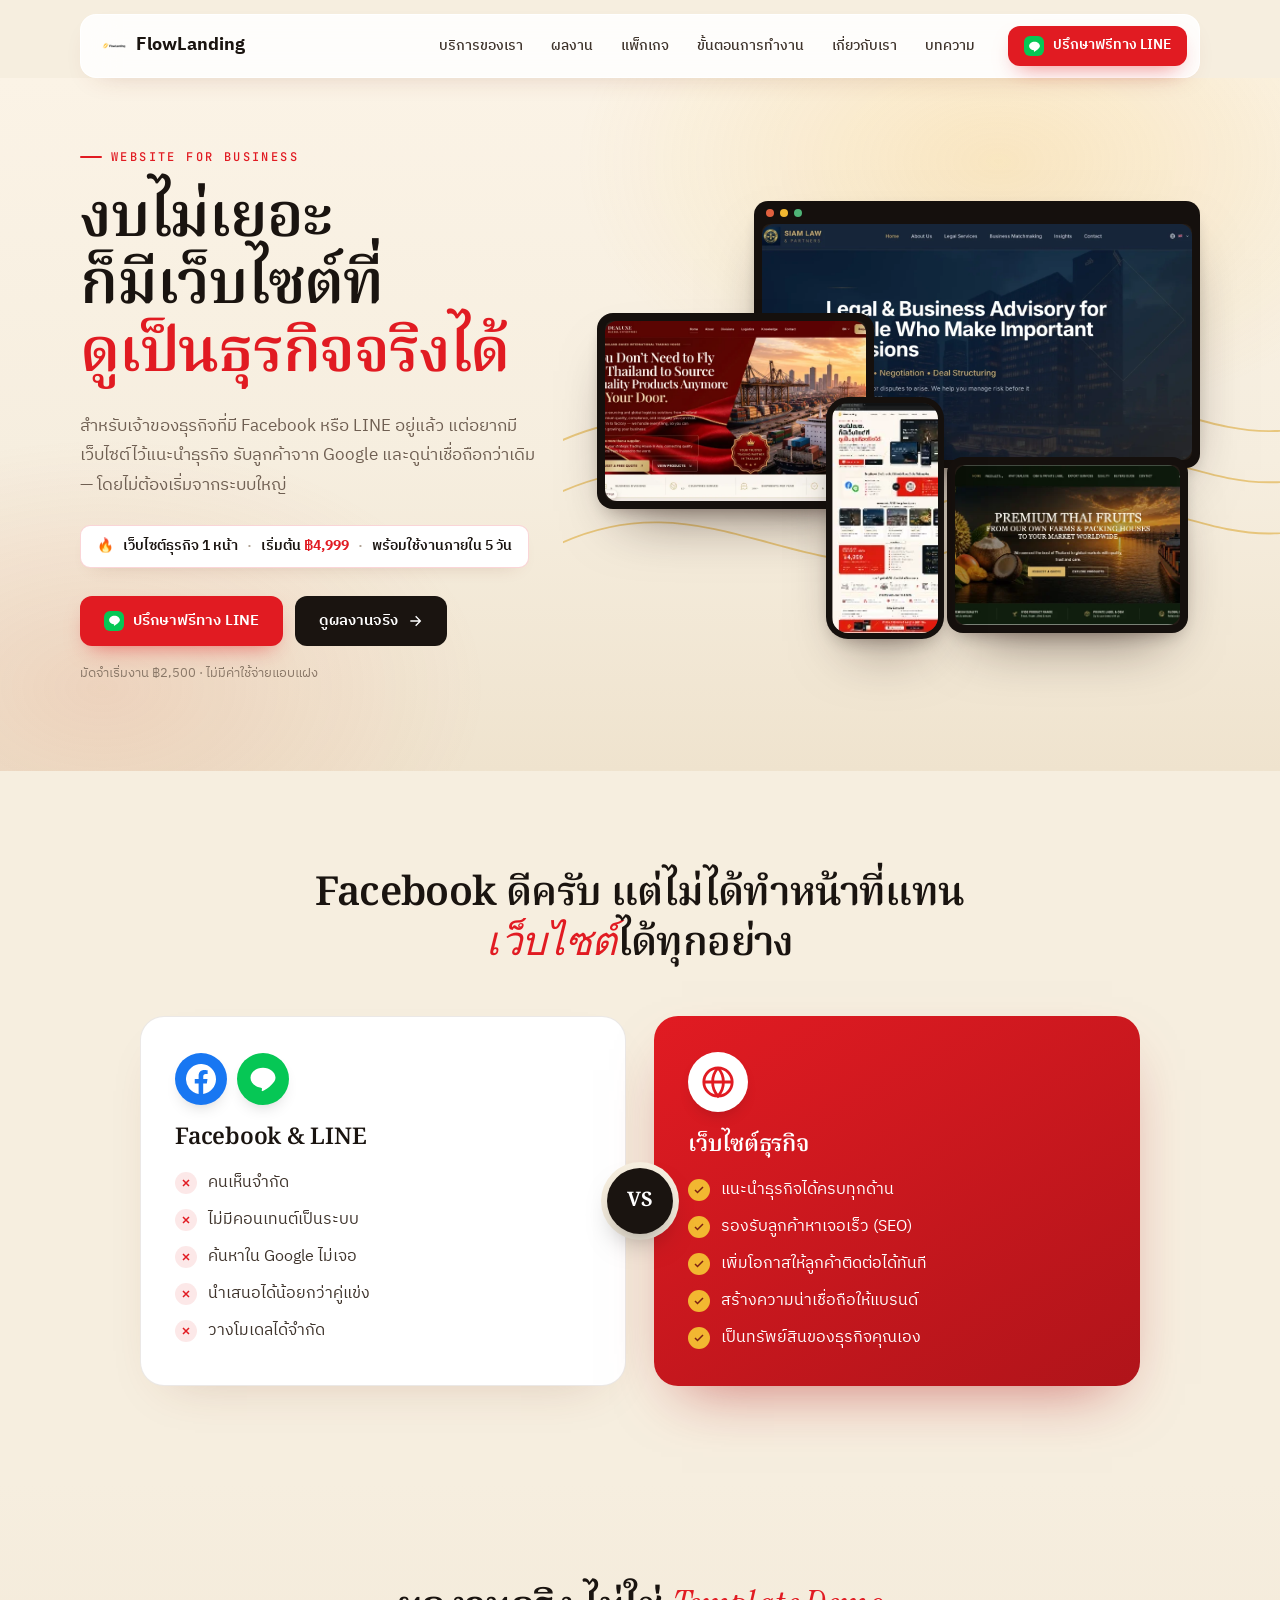
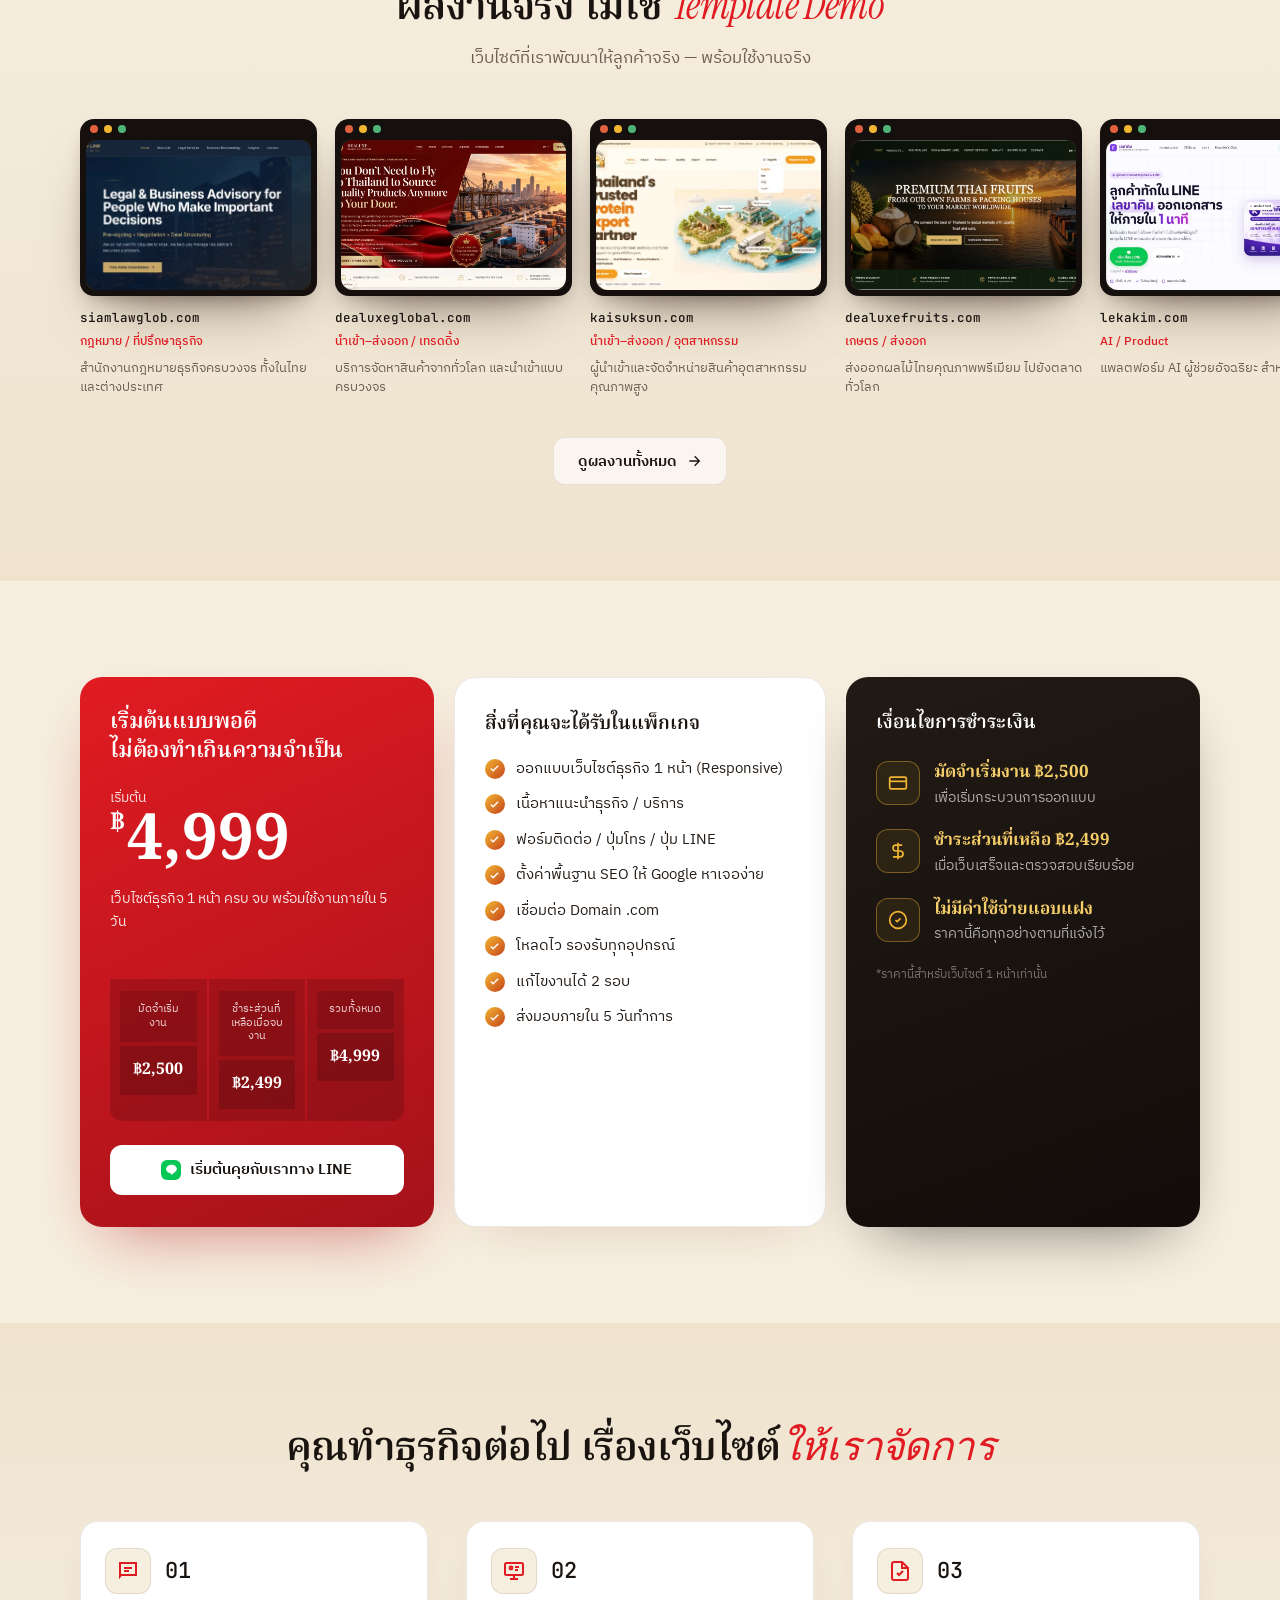
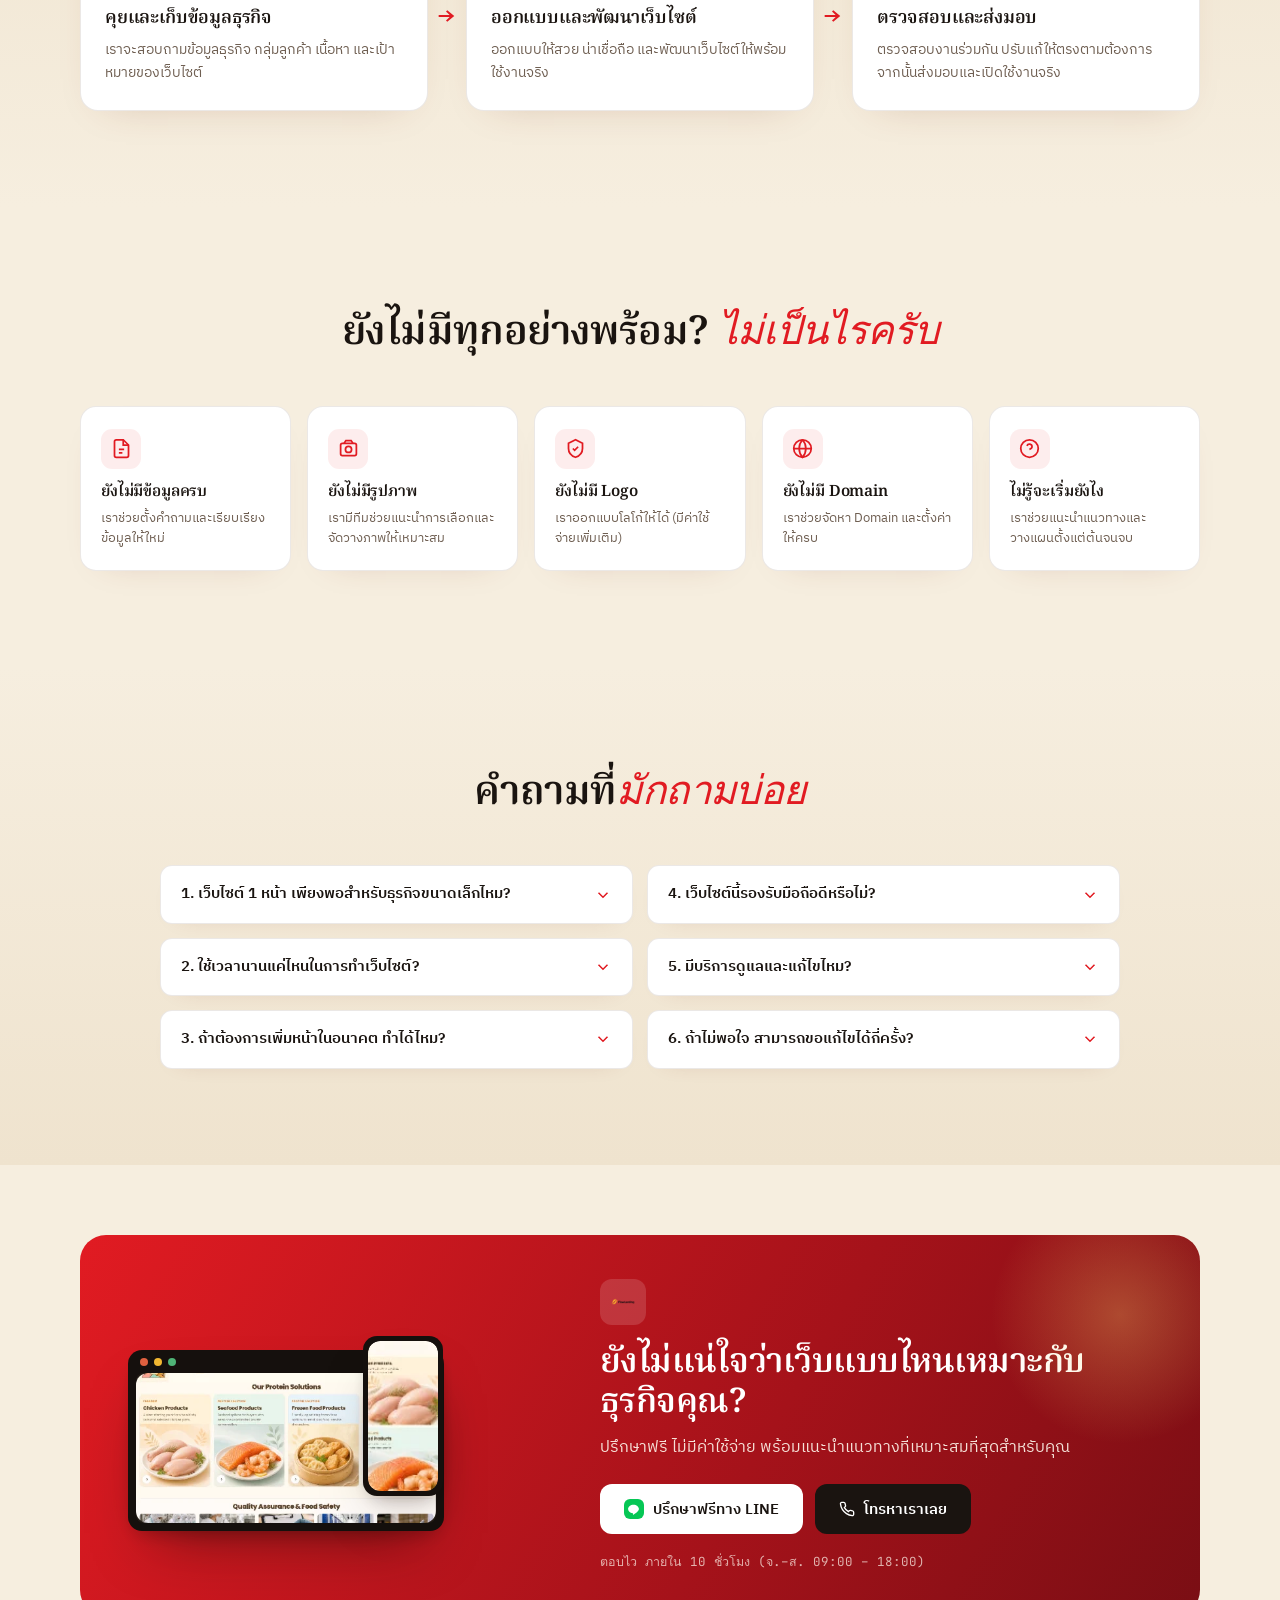
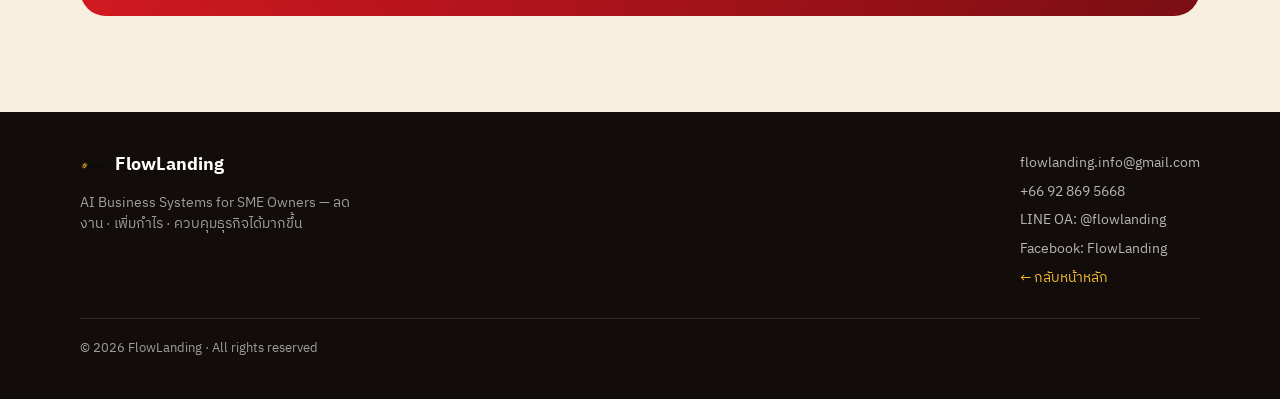
==== commit 747c6afa: "content: update contact phone number and add Facebook link - Phone: 083-646-6594 -> +66 92 869 5668," ====
--- a/service/website/index.html
+++ b/service/website/index.html
@@ -589,7 +589,7 @@
         <p>ปรึกษาฟรี ไม่มีค่าใช้จ่าย พร้อมแนะนำแนวทางที่เหมาะสมที่สุดสำหรับคุณ</p>
         <div class="btns">
           <a class="btn btn-white" href="https://line.me/R/ti/p/@flowlanding"><span class="line-ic"><svg viewBox="0 0 24 24"><path d="M12 3C6.5 3 2 6.6 2 11c0 3.9 3.5 7.2 8.3 7.9.3.06.7.2.8.5.1.2.06.6.03.9l-.13.8c-.04.2-.2.9.8.5s5.3-3.1 7.2-5.3C20.4 15 22 13.2 22 11c0-4.4-4.5-8-10-8z"/></svg></span>ปรึกษาฟรีทาง LINE</a>
-          <a class="btn btn-dark" href="tel:0836466594">
+          <a class="btn btn-dark" href="tel:+66928695668">
             <svg class="ar" viewBox="0 0 24 24" fill="none" stroke="currentColor" stroke-width="2"><path d="M22 16.9v3a2 2 0 0 1-2.2 2 19.8 19.8 0 0 1-8.6-3 19.5 19.5 0 0 1-6-6 19.8 19.8 0 0 1-3-8.6A2 2 0 0 1 4.1 2h3a2 2 0 0 1 2 1.7 12.8 12.8 0 0 0 .7 2.8 2 2 0 0 1-.5 2.1L8.1 9.9a16 16 0 0 0 6 6l1.3-1.3a2 2 0 0 1 2.1-.5 12.8 12.8 0 0 0 2.8.7 2 2 0 0 1 1.7 2z"/></svg>
             โทรหาเราเลย
           </a>
@@ -610,8 +610,9 @@
       </div>
       <div class="ft-contact">
         <a href="mailto:flowlanding.info@gmail.com">flowlanding.info@gmail.com</a>
-        <a href="tel:0836466594">083-646-6594</a>
+        <a href="tel:+66928695668">+66 92 869 5668</a>
         <a href="https://line.me/R/ti/p/@flowlanding">LINE OA: @flowlanding</a>
+        <a href="https://www.facebook.com/flowlanding" target="_blank" rel="noopener">Facebook: FlowLanding</a>
         <a href="/" style="color:var(--gold-400)">← กลับหน้าหลัก</a>
       </div>
     </div>
